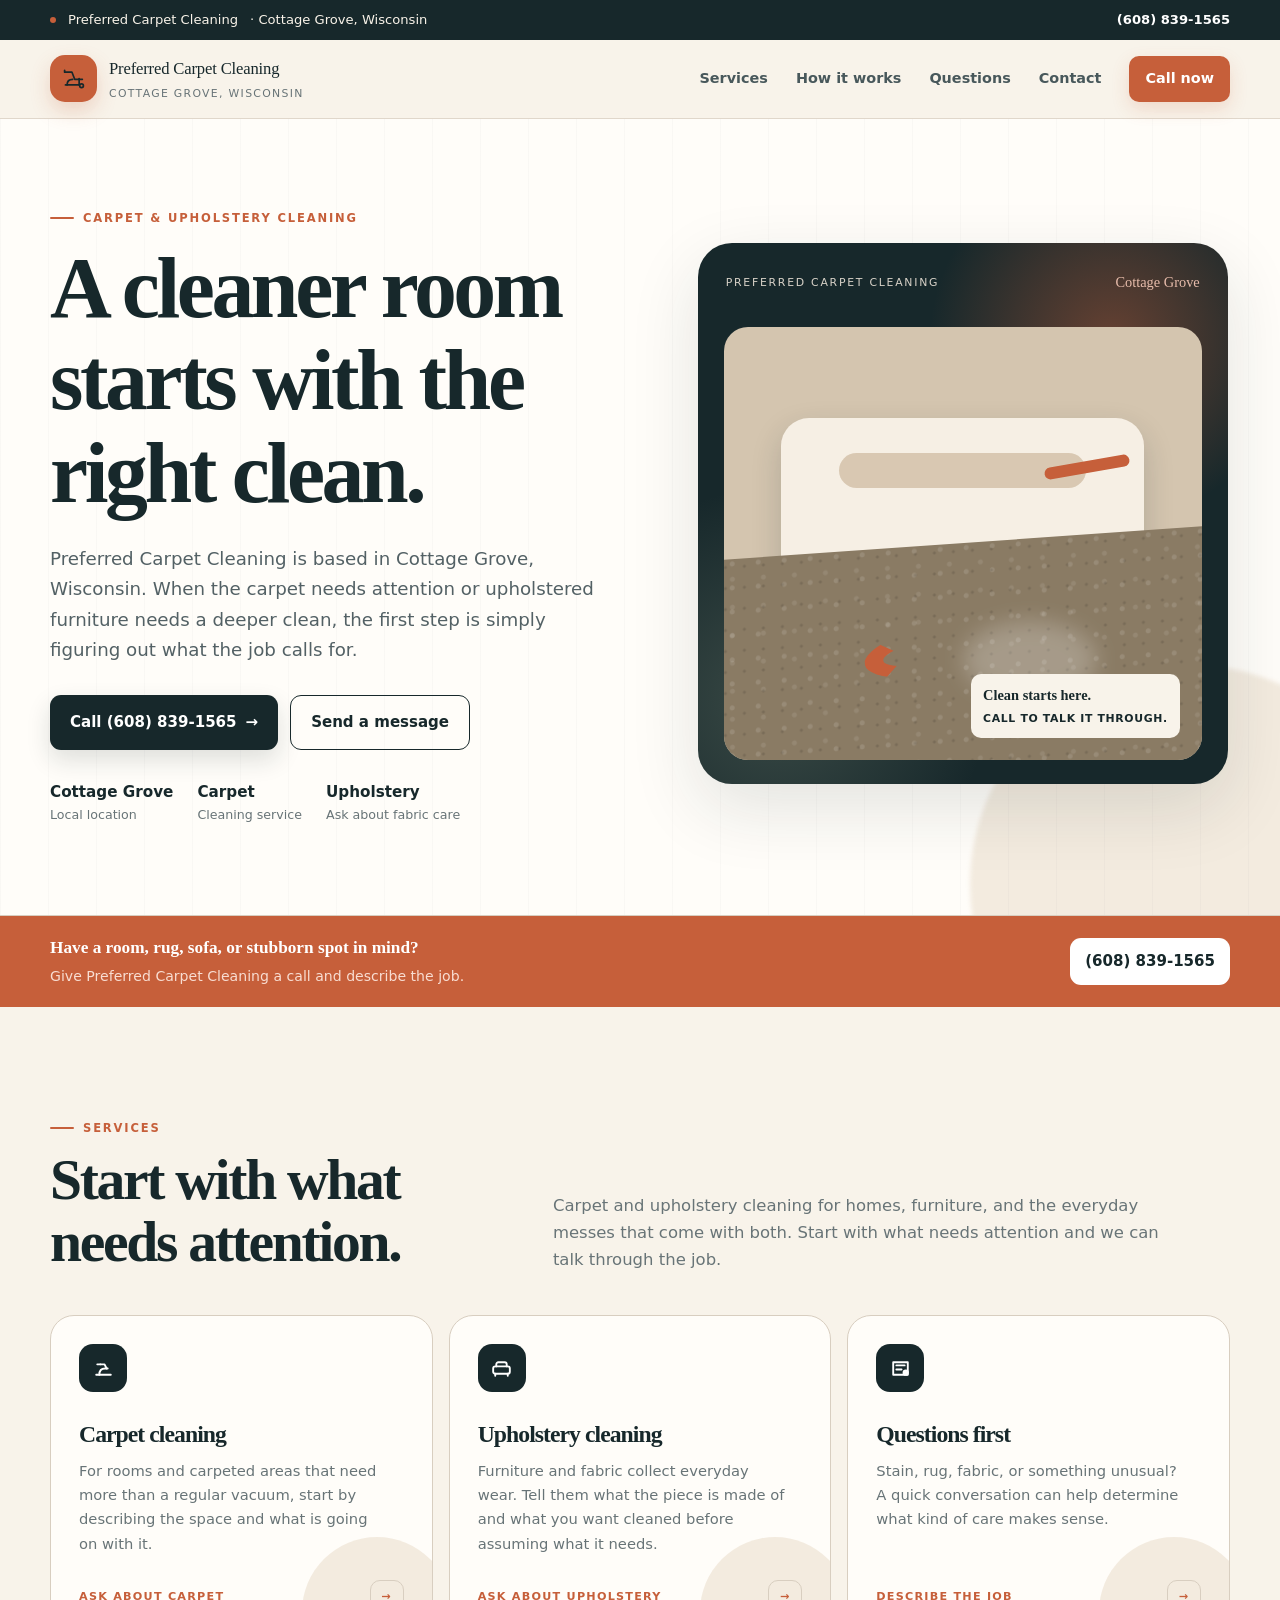
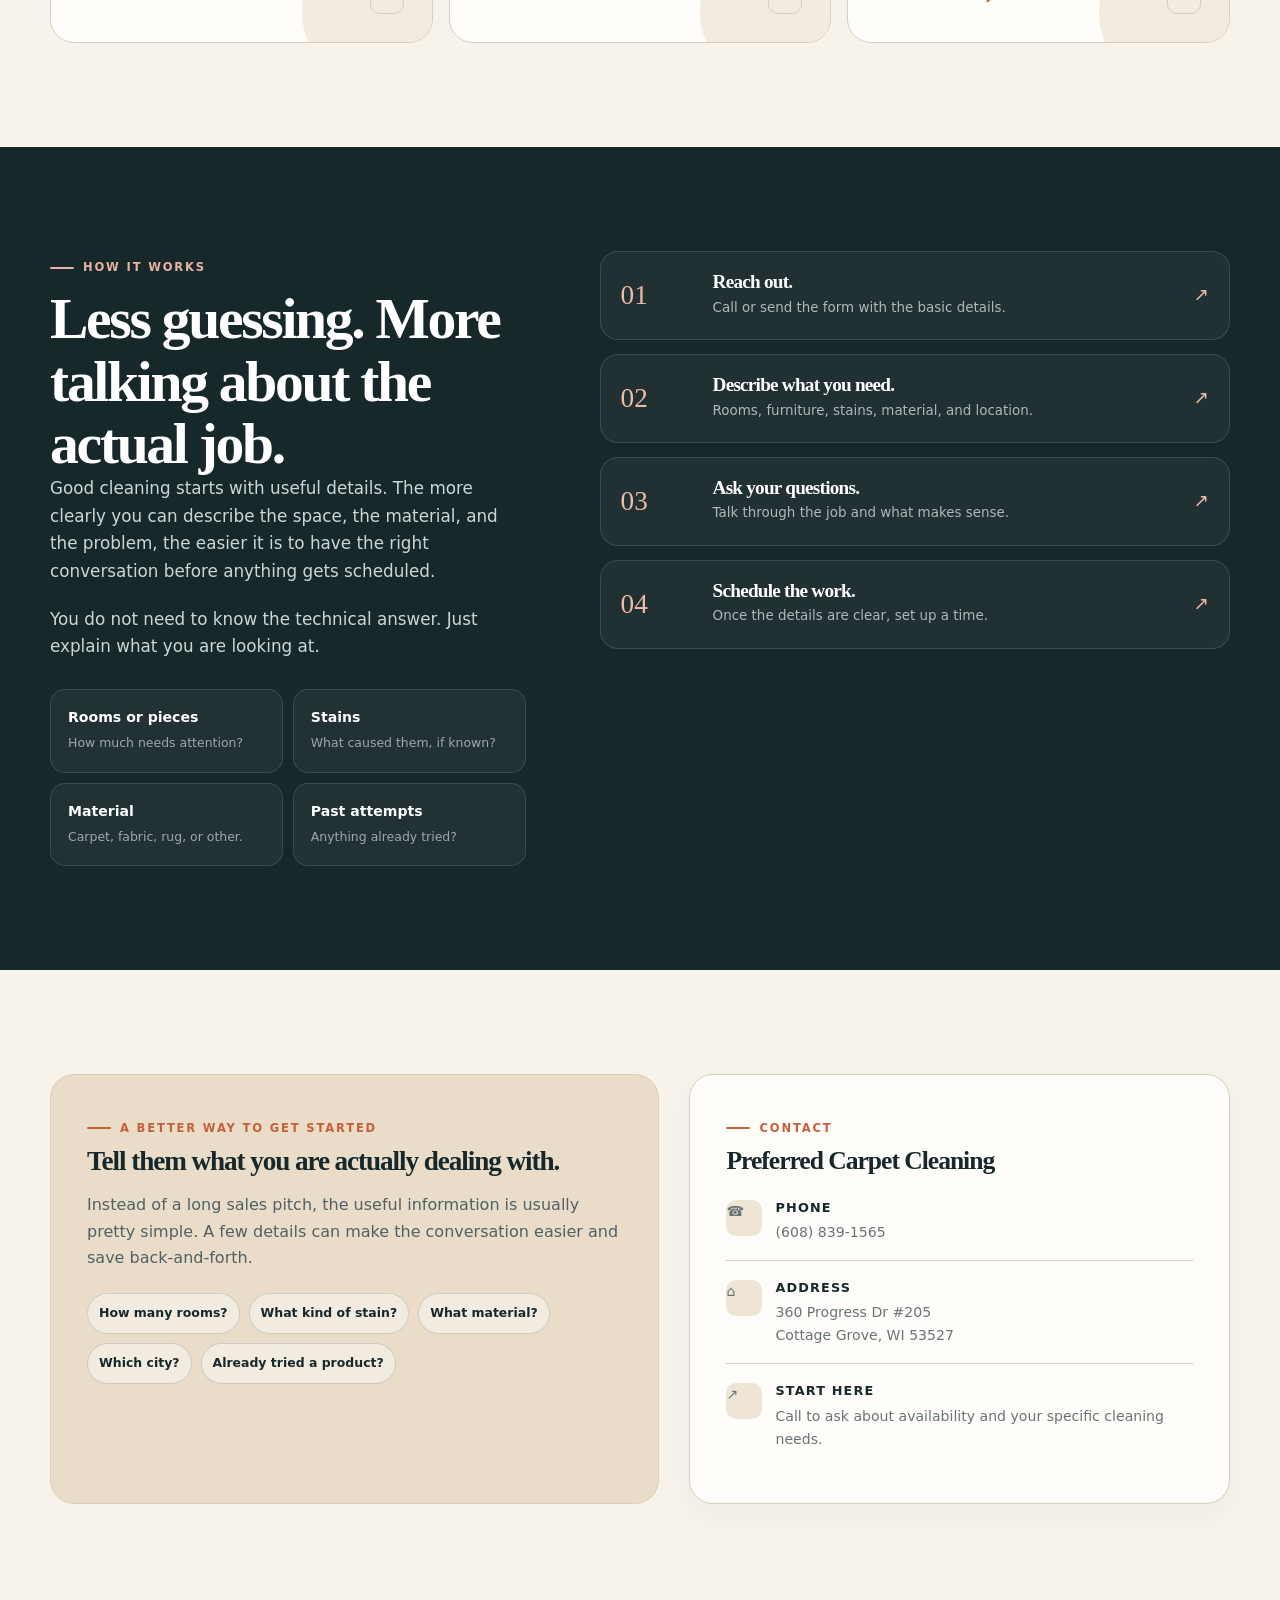
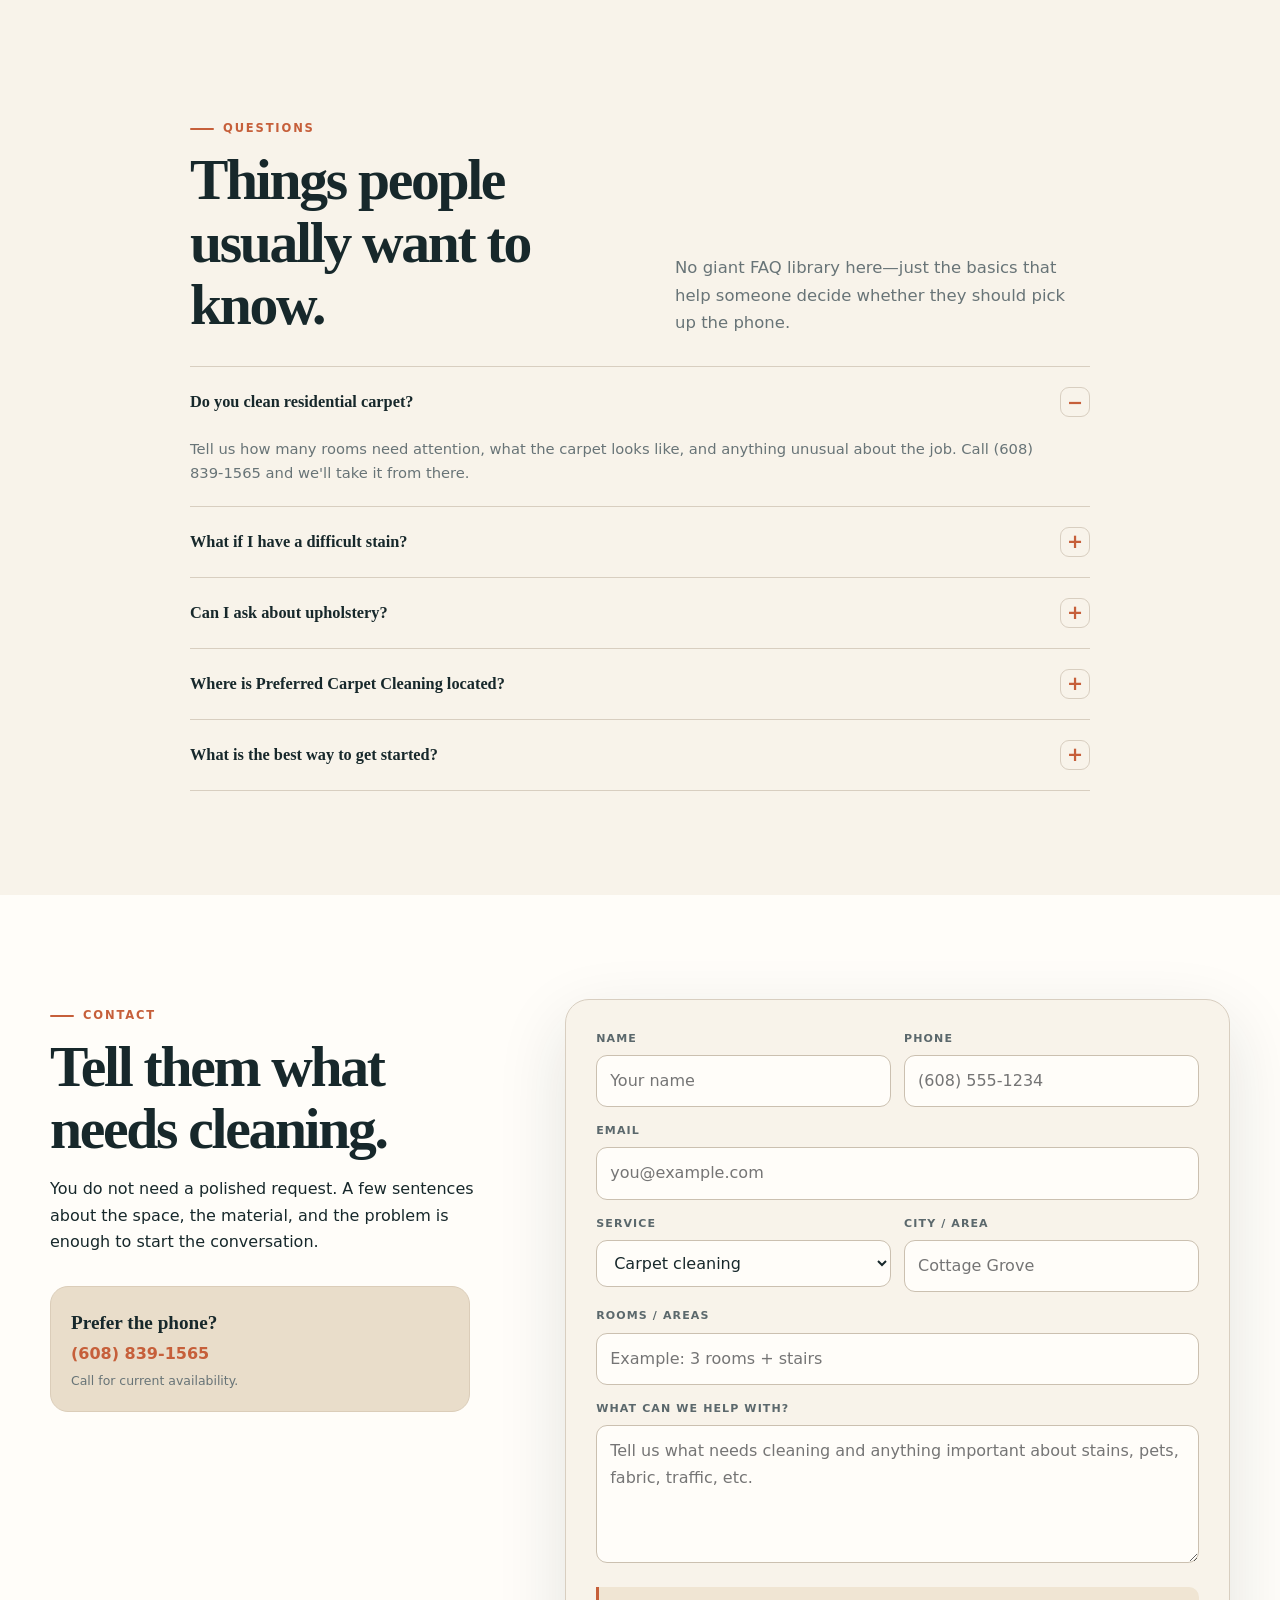
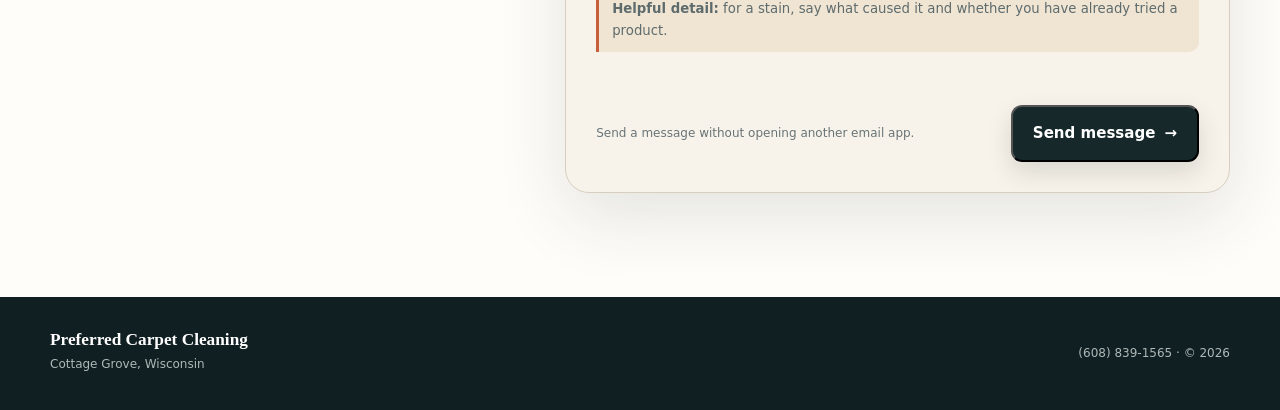
==== index.html @ 7bb05131 "Restore Preferred Carpet Cleaning site source" ====
<!doctype html>
<html lang="en">
<head>
  <meta charset="utf-8" />
  <meta name="viewport" content="width=device-width, initial-scale=1" />
  <meta name="description" content="Preferred Carpet Cleaning in Cottage Grove, Wisconsin. Carpet and upholstery cleaning. Call (608) 839-1565." />
  <meta name="theme-color" content="#17282b" />
  <title>Preferred Carpet Cleaning | Cottage Grove, WI</title>
  <style>
    :root{
      --ink:#17282b;
      --ink-soft:#324347;
      --cream:#f8f3ea;
      --paper:#fffdf9;
      --sand:#e9ddca;
      --terracotta:#c65f3a;
      --terracotta-dark:#a84829;
      --sage:#7b8977;
      --line:#d8cec0;
      --muted:#687477;
      --white:#ffffff;
      --shadow:0 24px 70px rgba(23,40,43,.12);
      --radius:24px;
      --radius-sm:14px;
      --max:1180px;
    }
    *{box-sizing:border-box}
    html{scroll-behavior:smooth}
    body{margin:0;background:var(--cream);color:var(--ink);font-family:Inter,ui-sans-serif,system-ui,-apple-system,"Segoe UI",sans-serif;line-height:1.65}
    body::selection{background:var(--terracotta);color:#fff}
    a{text-decoration:none;color:inherit}
    button,input,textarea,select{font:inherit}
    img{display:block;max-width:100%}
    .wrap{width:min(var(--max),calc(100% - 40px));margin:0 auto}

    .utility{background:var(--ink);color:#f9f3e9;font-size:.82rem}
    .utility-inner{min-height:40px;display:flex;align-items:center;justify-content:space-between;gap:20px}
    .utility-left{display:flex;gap:12px;align-items:center}
    .utility-dot{width:6px;height:6px;border-radius:999px;background:var(--terracotta)}
    .utility a{font-weight:800;color:#fff}

    .nav{position:sticky;top:0;z-index:50;background:rgba(248,243,234,.94);backdrop-filter:blur(14px);border-bottom:1px solid rgba(216,206,192,.75)}
    .nav-inner{height:78px;display:flex;align-items:center;justify-content:space-between;gap:24px}
    .brand{display:flex;align-items:center;gap:12px;min-width:0}
    .brand-mark{width:47px;height:47px;flex:0 0 47px;display:grid;place-items:center;background:var(--terracotta);border-radius:15px;box-shadow:0 9px 20px rgba(198,95,58,.22)}
    .brand-mark svg{width:29px;height:29px}
    .brand-copy{min-width:0}
    .brand-name{display:block;font-family:Georgia,"Times New Roman",serif;font-size:1.04rem;letter-spacing:-.01em;white-space:nowrap}
    .brand-loc{display:block;color:var(--muted);font-size:.68rem;letter-spacing:.12em;text-transform:uppercase;margin-top:2px}
    .nav-links{display:flex;align-items:center;gap:28px;font-size:.9rem;font-weight:800}
    .nav-links a:not(.nav-call){color:#48585b}
    .nav-links a:not(.nav-call):hover{color:var(--terracotta)}
    .nav-call{display:inline-flex;align-items:center;gap:8px;background:var(--terracotta);color:#fff;padding:11px 16px;border-radius:10px;box-shadow:0 7px 18px rgba(198,95,58,.18)}
    .menu{display:none;border:1px solid var(--line);background:transparent;color:var(--ink);width:44px;height:44px;border-radius:11px;font-size:1.25rem}

    .hero{position:relative;overflow:hidden;background:var(--paper);border-bottom:1px solid var(--line)}
    .hero::before{content:"";position:absolute;inset:auto -130px -190px auto;width:440px;height:440px;border-radius:50%;background:rgba(233,221,202,.55);filter:blur(2px)}
    .hero::after{content:"";position:absolute;inset:0;pointer-events:none;background:linear-gradient(90deg,rgba(23,40,43,.025) 1px,transparent 1px);background-size:48px 100%}
    .hero-inner{position:relative;z-index:1;display:grid;grid-template-columns:1.03fr .97fr;gap:78px;align-items:center;padding:82px 0 90px}
    .kicker{display:inline-flex;align-items:center;gap:9px;font-size:.72rem;text-transform:uppercase;letter-spacing:.16em;font-weight:900;color:var(--terracotta)}
    .kicker::before{content:"";width:24px;height:2px;background:currentColor;border-radius:999px}
    h1,h2,h3{font-family:Georgia,"Times New Roman",serif;line-height:1.08;letter-spacing:-.04em}
    h1{font-size:clamp(3.4rem,6.7vw,6.6rem);margin:15px 0 24px;max-width:760px}
    .hero-copy p{font-size:1.14rem;max-width:665px;color:#536165;margin:0}
    .hero-actions{display:flex;gap:12px;flex-wrap:wrap;margin-top:30px}
    .btn{display:inline-flex;align-items:center;justify-content:center;gap:9px;padding:14px 20px;border-radius:11px;font-size:.94rem;font-weight:900;transition:transform .18s ease,box-shadow .18s ease,background .18s ease}
    .btn:hover{transform:translateY(-2px)}
    .btn-primary{background:var(--ink);color:#fff;box-shadow:0 10px 24px rgba(23,40,43,.14)}
    .btn-secondary{background:transparent;border:1px solid var(--ink);color:var(--ink)}
    .hero-facts{display:flex;gap:24px;flex-wrap:wrap;margin-top:30px}
    .fact strong{display:block;font-size:.95rem}
    .fact span{display:block;color:var(--muted);font-size:.79rem}

    .hero-art{position:relative;min-height:540px;display:grid;place-items:center}
    .art-card{position:relative;width:min(100%,530px);aspect-ratio:1/1.02;border-radius:34px;background:var(--ink);overflow:hidden;box-shadow:var(--shadow);padding:28px}
    .art-card::before{content:"";position:absolute;inset:0;background:radial-gradient(circle at 78% 18%,rgba(198,95,58,.45),transparent 30%),radial-gradient(circle at 15% 84%,rgba(123,137,119,.35),transparent 33%)}
    .art-top{position:relative;z-index:1;display:flex;align-items:center;justify-content:space-between;color:#f8f1e7}
    .art-label{font-size:.68rem;letter-spacing:.16em;text-transform:uppercase;color:#d8d2c8}
    .art-year{font-family:Georgia,serif;font-size:.9rem;color:#e7bcab}
    .art-scene{position:absolute;inset:84px 26px 24px;border-radius:24px;overflow:hidden;background:#d4c5af}
    .carpet{position:absolute;left:-10%;right:-10%;bottom:-8%;height:58%;background-color:#8a7b64;background-image:radial-gradient(circle at 16% 20%,rgba(255,255,255,.12) 0 2px,transparent 3px),radial-gradient(circle at 60% 38%,rgba(0,0,0,.12) 0 1px,transparent 2px),radial-gradient(circle at 82% 72%,rgba(255,255,255,.09) 0 2px,transparent 3px);background-size:26px 24px,19px 21px,31px 28px;transform:skewY(-4deg)}
    .floor-line{position:absolute;left:0;right:0;bottom:34%;height:2px;background:rgba(23,40,43,.12)}
    .vessel{position:absolute;left:12%;top:21%;width:76%;height:48%;background:#f6efe4;border-radius:28px;box-shadow:0 12px 30px rgba(23,40,43,.18)}
    .vessel::before{content:"";position:absolute;left:16%;right:16%;top:17%;height:17%;background:#d6c5ad;border-radius:999px;opacity:.9}
    .vessel::after{content:"";position:absolute;left:11%;right:11%;bottom:16%;height:2px;background:#d2c5b6}
    .wand{position:absolute;width:53%;height:14%;left:29%;bottom:21%;border:14px solid var(--terracotta);border-left-width:19px;border-top-color:transparent;border-right-color:transparent;border-bottom-color:transparent;border-radius:50%;transform:rotate(-12deg)}
    .wand-handle{position:absolute;width:18%;height:12px;background:var(--terracotta);left:67%;top:31%;border-radius:999px;transform:rotate(-10deg)}
    .clean-glow{position:absolute;width:28%;height:18%;left:50%;bottom:14%;border-radius:50%;background:rgba(255,255,255,.24);filter:blur(11px)}
    .art-sticker{position:absolute;right:22px;bottom:22px;background:var(--cream);color:var(--ink);padding:10px 12px;border-radius:10px;font-size:.68rem;font-weight:900;letter-spacing:.06em;text-transform:uppercase}
    .art-sticker strong{display:block;font-family:Georgia,serif;font-size:.9rem;letter-spacing:0;text-transform:none;margin-bottom:2px}

    .band{background:var(--terracotta);color:#fff}
    .band-inner{display:flex;justify-content:space-between;align-items:center;gap:24px;padding:18px 0}
    .band strong{font-family:Georgia,serif;font-size:1.08rem}
    .band span{font-size:.88rem;color:#f8ddd2}
    .band .btn{background:#fff;color:var(--ink);padding:11px 15px}

    .section{padding:104px 0}
    .section-head{display:grid;grid-template-columns:.78fr 1.22fr;gap:70px;align-items:end;margin-bottom:42px}
    h2{font-size:clamp(2.45rem,4.5vw,4.35rem);margin:11px 0 0}
    .section-lead{font-size:1.03rem;color:var(--muted);margin:0;max-width:620px}

    .service-grid{display:grid;grid-template-columns:repeat(3,1fr);gap:16px}
    .service{position:relative;overflow:hidden;background:var(--paper);border:1px solid var(--line);border-radius:var(--radius);padding:28px;min-height:280px;display:flex;flex-direction:column;justify-content:space-between}
    .service::after{content:"";position:absolute;inset:auto -20px -45px auto;width:150px;height:150px;border-radius:50%;background:var(--sand);opacity:.55}
    .service-mark{width:48px;height:48px;border-radius:14px;background:var(--ink);color:#fff;display:grid;place-items:center;position:relative;z-index:1}
    .service-mark svg{width:25px;height:25px}
    .service h3{font-size:1.48rem;margin:30px 0 11px;position:relative;z-index:1}
    .service p{color:var(--muted);font-size:.92rem;margin:0;max-width:310px;position:relative;z-index:1}
    .service-foot{margin-top:24px;display:flex;align-items:center;justify-content:space-between;gap:12px;position:relative;z-index:1}
    .service-foot span{font-size:.7rem;text-transform:uppercase;letter-spacing:.11em;font-weight:900;color:var(--terracotta)}
    .arrow{width:34px;height:34px;border:1px solid var(--line);border-radius:10px;display:grid;place-items:center}

    .approach{background:var(--ink);color:#fff}
    .approach-grid{display:grid;grid-template-columns:.86fr 1.14fr;gap:74px;align-items:start}
    .approach .kicker{color:#e8b39f}
    .approach h2{max-width:640px}
    .approach-copy{color:#ced6d5;font-size:1.05rem;max-width:620px}
    .approach-copy p{margin:0 0 20px}
    .detail-list{display:grid;grid-template-columns:repeat(2,1fr);gap:10px;margin-top:28px}
    .detail{border:1px solid rgba(255,255,255,.13);border-radius:15px;padding:16px 17px;background:rgba(255,255,255,.045)}
    .detail strong{display:block;color:#fff;font-size:.88rem}
    .detail span{font-size:.78rem;color:#9da8a8}
    .process-stack{display:grid;gap:14px}
    .process-row{display:grid;grid-template-columns:74px 1fr auto;align-items:center;gap:18px;padding:20px;border:1px solid rgba(255,255,255,.13);border-radius:18px;background:rgba(255,255,255,.04)}
    .process-num{font-family:Georgia,serif;font-size:1.7rem;color:#efbaa6}
    .process-row h3{font-size:1.2rem;margin:0 0 4px;color:#fff}
    .process-row p{margin:0;color:#aeb9b8;font-size:.84rem}
    .process-arrow{font-size:1.15rem;color:#efbaa6}

    .info-grid{display:grid;grid-template-columns:1.06fr .94fr;gap:30px;align-items:stretch}
    .fact-panel{background:var(--sand);border-radius:var(--radius);padding:36px;border:1px solid #dbcdb9}
    .fact-panel h3{font-size:1.7rem;margin:9px 0 16px}
    .fact-panel p{color:#526064;margin:0 0 22px}
    .fact-tags{display:flex;gap:9px;flex-wrap:wrap}
    .fact-tag{border:1px solid rgba(23,40,43,.16);border-radius:999px;padding:9px 11px;background:rgba(255,255,255,.42);font-size:.78rem;font-weight:800}
    .location-panel{background:var(--paper);border:1px solid var(--line);border-radius:var(--radius);padding:36px;box-shadow:0 10px 30px rgba(23,40,43,.04)}
    .location-panel h3{font-size:1.6rem;margin:9px 0 22px}
    .location-line{display:flex;gap:13px;padding:16px 0;border-top:1px solid var(--line)}
    .location-line:first-of-type{border-top:0;padding-top:0}
    .location-icon{width:36px;height:36px;border-radius:10px;background:#efe5d5;display:grid;place-items:center;flex:0 0 36px;color:var(--terracotta)}
    .location-line strong{display:block;font-size:.8rem;text-transform:uppercase;letter-spacing:.09em}
    .location-line span{display:block;color:var(--muted);font-size:.88rem;margin-top:3px}

    .faq-wrap{max-width:900px;margin:0 auto}
    .faq{border-top:1px solid var(--line)}
    .faq-item{border-bottom:1px solid var(--line)}
    .faq-button{width:100%;border:0;background:none;text-align:left;padding:20px 0;display:flex;align-items:center;justify-content:space-between;gap:25px;color:var(--ink);cursor:pointer;font:800 1.02rem Georgia,serif}
    .faq-button span{width:30px;height:30px;border:1px solid var(--line);border-radius:9px;display:grid;place-items:center;font:600 1.2rem Inter,system-ui,sans-serif;color:var(--terracotta);flex:0 0 30px}
    .faq-answer{display:none;color:var(--muted);padding:0 55px 20px 0;font-size:.92rem}
    .faq-item.open .faq-answer{display:block}

    .contact{background:var(--paper)}
    .contact-grid{display:grid;grid-template-columns:.8fr 1.2fr;gap:72px;align-items:start}
    .contact-copy p{color:var(--muted);font-size:1.02rem;max-width:500px}
    .contact-callout{margin-top:30px;padding:20px;background:var(--sand);border:1px solid #dbcdb9;border-radius:18px;max-width:420px}
    .contact-callout strong{display:block;font-family:Georgia,serif;font-size:1.2rem;margin-bottom:3px}
    .contact-callout a{color:var(--terracotta);font-weight:900}
    form{background:var(--cream);border:1px solid var(--line);border-radius:var(--radius);padding:30px;box-shadow:var(--shadow)}
    .row{display:grid;grid-template-columns:1fr 1fr;gap:13px}
    .field{margin-bottom:15px}
    label{display:block;font-size:.69rem;text-transform:uppercase;letter-spacing:.1em;font-weight:900;color:#5b686c;margin-bottom:7px}
    input,textarea,select{width:100%;border:1px solid #cbc0b0;background:#fffdf9;color:var(--ink);border-radius:11px;padding:12px 13px;outline:none}
    input:focus,textarea:focus,select:focus{border-color:var(--terracotta);box-shadow:0 0 0 3px rgba(198,95,58,.1)}
    textarea{min-height:138px;resize:vertical}
    .form-help{background:#f0e5d3;border-left:3px solid var(--terracotta);padding:11px 13px;border-radius:0 10px 10px 0;color:#5d6b6d;font-size:.83rem;margin:5px 0 13px}
    .form-foot{display:flex;align-items:center;justify-content:space-between;gap:14px;margin-top:18px}
    .form-foot small{color:var(--muted);font-size:.75rem}
    .status{min-height:22px;margin-top:10px;font-size:.85rem}
    .status.success{color:#2e6c4e;font-weight:800}.status.error{color:#a7472a;font-weight:800}

    .footer{background:#101f22;color:#aeb9b8;padding:33px 0}
    .footer-inner{display:flex;align-items:center;justify-content:space-between;gap:20px}
    .footer-brand{font:700 1.08rem Georgia,serif;color:#fff}
    .footer small{font-size:.75rem}

    .fade{opacity:0;transform:translateY(12px);transition:opacity .65s ease,transform .65s ease}
    .fade.show{opacity:1;transform:none}

    @media(max-width:900px){
      .nav-links{display:none;position:absolute;top:78px;left:0;right:0;background:var(--cream);border-bottom:1px solid var(--line);padding:10px 20px 18px;flex-direction:column;align-items:stretch;gap:2px;box-shadow:0 16px 30px rgba(23,40,43,.09)}
      .nav-links.open{display:flex}.nav-links a{padding:12px 6px}.nav-call{text-align:center;justify-content:center;margin-top:4px}.menu{display:block}
      .hero-inner,.approach-grid,.info-grid,.contact-grid{grid-template-columns:1fr;gap:42px}
      .hero-inner{padding:60px 0 72px}.hero-art{min-height:420px}.art-card{max-width:540px}
      .section{padding:78px 0}.section-head{grid-template-columns:1fr;gap:18px}.service-grid{grid-template-columns:1fr 1fr}
      .detail-list{grid-template-columns:1fr 1fr}.process-row{grid-template-columns:64px 1fr}.process-arrow{display:none}
    }
    @media(max-width:620px){
      .wrap{width:min(var(--max),calc(100% - 28px))}.utility-inner{min-height:38px}.utility-left{font-size:.74rem}.utility-left .hide-small{display:none}
      .nav-inner{height:70px}.brand-mark{width:43px;height:43px;flex-basis:43px}.brand-name{font-size:.92rem}.brand-loc{font-size:.62rem}
      .hero-inner{padding:50px 0 60px}.hero-actions .btn{width:100%}.hero-facts{gap:17px 22px}
      .hero-art{min-height:355px}.art-card{padding:20px;border-radius:27px}.art-scene{inset:69px 18px 18px;border-radius:20px}.art-sticker{right:16px;bottom:16px}
      h1{font-size:clamp(2.9rem,14vw,4rem)}h2{font-size:clamp(2.3rem,11vw,3.4rem)}
      .band-inner{align-items:flex-start;flex-direction:column}.band .btn{width:100%}
      .service-grid{grid-template-columns:1fr}.service{min-height:240px}
      .detail-list{grid-template-columns:1fr}.process-row{grid-template-columns:54px 1fr;padding:16px}.fact-panel,.location-panel{padding:26px}
      .row{grid-template-columns:1fr}form{padding:24px}.form-foot{align-items:stretch;flex-direction:column}.form-foot .btn{width:100%}
      .footer-inner{align-items:flex-start;flex-direction:column}
    }
  </style>
</head>
<body>
  <div class="utility">
    <div class="wrap utility-inner">
      <div class="utility-left"><span class="utility-dot"></span><span>Preferred Carpet Cleaning</span><span class="hide-small">· Cottage Grove, Wisconsin</span></div>
      <a href="tel:+16088391565">(608) 839-1565</a>
    </div>
  </div>

  <header class="nav">
    <div class="wrap nav-inner">
      <a class="brand" href="#top" aria-label="Preferred Carpet Cleaning home">
        <span class="brand-mark" aria-hidden="true">
          <svg viewBox="0 0 36 36" fill="none" stroke="currentColor" stroke-width="2.1" stroke-linecap="round" stroke-linejoin="round"><path d="M7 10h9l3.5 9H29"/><path d="M8 26h17"/><path d="M10 26c0-4.5 2.8-7 7-7"/><path d="M25 18v8"/><circle cx="28" cy="27" r="2.3"/><path d="M7 10v-2"/></svg>
        </span>
        <span class="brand-copy"><span class="brand-name">Preferred Carpet Cleaning</span><span class="brand-loc">Cottage Grove, Wisconsin</span></span>
      </a>
      <nav class="nav-links" id="siteNav" aria-label="Primary navigation">
        <a href="#services">Services</a>
        <a href="#approach">How it works</a>
        <a href="#questions">Questions</a>
        <a href="#contact">Contact</a>
        <a class="nav-call" href="tel:+16088391565">Call now</a>
      </nav>
      <button class="menu" type="button" aria-label="Open menu" aria-expanded="false" onclick="toggleMenu(this)">☰</button>
    </div>
  </header>

  <main id="top">
    <section class="hero">
      <div class="wrap hero-inner">
        <div class="hero-copy fade">
          <span class="kicker">Carpet & upholstery cleaning</span>
          <h1>A cleaner room starts with the right clean.</h1>
          <p>Preferred Carpet Cleaning is based in Cottage Grove, Wisconsin. When the carpet needs attention or upholstered furniture needs a deeper clean, the first step is simply figuring out what the job calls for.</p>
          <div class="hero-actions">
            <a class="btn btn-primary" href="tel:+16088391565">Call (608) 839-1565 <span aria-hidden="true">→</span></a>
            <a class="btn btn-secondary" href="#contact">Send a message</a>
          </div>
          <div class="hero-facts">
            <div class="fact"><strong>Cottage Grove</strong><span>Local location</span></div>
            <div class="fact"><strong>Carpet</strong><span>Cleaning service</span></div>
            <div class="fact"><strong>Upholstery</strong><span>Ask about fabric care</span></div>
          </div>
        </div>

        <div class="hero-art fade" aria-label="Illustrated carpet cleaning scene">
          <div class="art-card">
            <div class="art-top"><span class="art-label">Preferred Carpet Cleaning</span><span class="art-year">Cottage Grove</span></div>
            <div class="art-scene">
              <div class="vessel"></div>
              <div class="floor-line"></div>
              <div class="carpet"></div>
              <div class="wand"></div>
              <div class="wand-handle"></div>
              <div class="clean-glow"></div>
              <div class="art-sticker"><strong>Clean starts here.</strong>Call to talk it through.</div>
            </div>
          </div>
        </div>
      </div>
    </section>

    <div class="band"><div class="wrap band-inner"><div><strong>Have a room, rug, sofa, or stubborn spot in mind?</strong><br><span>Give Preferred Carpet Cleaning a call and describe the job.</span></div><a class="btn" href="tel:+16088391565">(608) 839-1565</a></div></div>

    <section class="section" id="services">
      <div class="wrap">
        <div class="section-head fade"><div><span class="kicker">Services</span><h2>Start with what needs attention.</h2></div><p class="section-lead">Carpet and upholstery cleaning for homes, furniture, and the everyday messes that come with both. Start with what needs attention and we can talk through the job.</p></div>
        <div class="service-grid">
          <article class="service fade">
            <div>
              <span class="service-mark" aria-hidden="true"><svg viewBox="0 0 24 24" fill="none" stroke="currentColor" stroke-width="1.8" stroke-linecap="round" stroke-linejoin="round"><path d="M5 18h14"/><path d="M8 18c0-3.6 1.8-6 5.5-6H16"/><path d="M9 8h4l2 4"/><path d="M6 8h3"/></svg></span>
              <h3>Carpet cleaning</h3><p>For rooms and carpeted areas that need more than a regular vacuum, start by describing the space and what is going on with it.</p>
            </div>
            <div class="service-foot"><span>Ask about carpet</span><span class="arrow">→</span></div>
          </article>
          <article class="service fade">
            <div>
              <span class="service-mark" aria-hidden="true"><svg viewBox="0 0 24 24" fill="none" stroke="currentColor" stroke-width="1.8" stroke-linecap="round" stroke-linejoin="round"><rect x="4" y="10" width="16" height="7" rx="2"/><path d="M6 17v2M18 17v2M7 10V8c0-1.1.9-2 2-2h6c1.1 0 2 .9 2 2v2"/></svg></span>
              <h3>Upholstery cleaning</h3><p>Furniture and fabric collect everyday wear. Tell them what the piece is made of and what you want cleaned before assuming what it needs.</p>
            </div>
            <div class="service-foot"><span>Ask about upholstery</span><span class="arrow">→</span></div>
          </article>
          <article class="service fade">
            <div>
              <span class="service-mark" aria-hidden="true"><svg viewBox="0 0 24 24" fill="none" stroke="currentColor" stroke-width="1.8" stroke-linecap="round" stroke-linejoin="round"><path d="M5 6h14v12H5z"/><path d="M8 9h8M8 13h5"/><circle cx="17" cy="16" r="3" fill="currentColor" stroke="none"/></svg></span>
              <h3>Questions first</h3><p>Stain, rug, fabric, or something unusual? A quick conversation can help determine what kind of care makes sense.</p>
            </div>
            <div class="service-foot"><span>Describe the job</span><span class="arrow">→</span></div>
          </article>
        </div>
      </div>
    </section>

    <section class="section approach" id="approach">
      <div class="wrap approach-grid">
        <div class="fade"><span class="kicker">How it works</span><h2>Less guessing. More talking about the actual job.</h2><div class="approach-copy"><p>Good cleaning starts with useful details. The more clearly you can describe the space, the material, and the problem, the easier it is to have the right conversation before anything gets scheduled.</p><p>You do not need to know the technical answer. Just explain what you are looking at.</p></div><div class="detail-list"><div class="detail"><strong>Rooms or pieces</strong><span>How much needs attention?</span></div><div class="detail"><strong>Stains</strong><span>What caused them, if known?</span></div><div class="detail"><strong>Material</strong><span>Carpet, fabric, rug, or other.</span></div><div class="detail"><strong>Past attempts</strong><span>Anything already tried?</span></div></div></div>
        <div class="process-stack fade">
          <div class="process-row"><div class="process-num">01</div><div><h3>Reach out.</h3><p>Call or send the form with the basic details.</p></div><div class="process-arrow">↗</div></div>
          <div class="process-row"><div class="process-num">02</div><div><h3>Describe what you need.</h3><p>Rooms, furniture, stains, material, and location.</p></div><div class="process-arrow">↗</div></div>
          <div class="process-row"><div class="process-num">03</div><div><h3>Ask your questions.</h3><p>Talk through the job and what makes sense.</p></div><div class="process-arrow">↗</div></div>
          <div class="process-row"><div class="process-num">04</div><div><h3>Schedule the work.</h3><p>Once the details are clear, set up a time.</p></div><div class="process-arrow">↗</div></div>
        </div>
      </div>
    </section>

    <section class="section" id="location">
      <div class="wrap">
        <div class="info-grid">
          <div class="fact-panel fade"><span class="kicker">A better way to get started</span><h3>Tell them what you are actually dealing with.</h3><p>Instead of a long sales pitch, the useful information is usually pretty simple. A few details can make the conversation easier and save back-and-forth.</p><div class="fact-tags"><span class="fact-tag">How many rooms?</span><span class="fact-tag">What kind of stain?</span><span class="fact-tag">What material?</span><span class="fact-tag">Which city?</span><span class="fact-tag">Already tried a product?</span></div></div>
          <div class="location-panel fade"><span class="kicker">Contact</span><h3>Preferred Carpet Cleaning</h3><div class="location-line"><span class="location-icon" aria-hidden="true">☎</span><div><strong>Phone</strong><span><a href="tel:+16088391565">(608) 839-1565</a></span></div></div><div class="location-line"><span class="location-icon" aria-hidden="true">⌂</span><div><strong>Address</strong><span>360 Progress Dr #205<br>Cottage Grove, WI 53527</span></div></div><div class="location-line"><span class="location-icon" aria-hidden="true">↗</span><div><strong>Start here</strong><span>Call to ask about availability and your specific cleaning needs.</span></div></div></div>
        </div>
      </div>
    </section>

    <section class="section" id="questions">
      <div class="wrap faq-wrap">
        <div class="section-head fade" style="grid-template-columns:1fr 1fr;margin-bottom:30px"><div><span class="kicker">Questions</span><h2>Things people usually want to know.</h2></div><p class="section-lead">No giant FAQ library here—just the basics that help someone decide whether they should pick up the phone.</p></div>
        <div class="faq">
          <div class="faq-item open fade"><button class="faq-button" type="button">Do you clean residential carpet?<span>−</span></button><div class="faq-answer">Tell us how many rooms need attention, what the carpet looks like, and anything unusual about the job. Call (608) 839-1565 and we'll take it from there.</div></div>
          <div class="faq-item fade"><button class="faq-button" type="button">What if I have a difficult stain?<span>+</span></button><div class="faq-answer">Describe what caused it, how long it has been there, and whether you have already tried a cleaning product. That gives the conversation a useful starting point.</div></div>
          <div class="faq-item fade"><button class="faq-button" type="button">Can I ask about upholstery?<span>+</span></button><div class="faq-answer">Yes. Tell us what piece you have, what the fabric is if you know it, and what you would like cleaned.</div></div>
          <div class="faq-item fade"><button class="faq-button" type="button">Where is Preferred Carpet Cleaning located?<span>+</span></button><div class="faq-answer">Our location is 360 Progress Dr #205, Cottage Grove, WI 53527. Call before visiting so we can make sure the details are current.</div></div>
          <div class="faq-item fade"><button class="faq-button" type="button">What is the best way to get started?<span>+</span></button><div class="faq-answer"><a href="tel:+16088391565" style="color:var(--terracotta);font-weight:900">Call (608) 839-1565</a> and describe what needs attention. You can also use the form below to send a message.</div></div>
        </div>
      </div>
    </section>

    <section class="section contact" id="contact">
      <div class="wrap contact-grid">
        <div class="fade"><span class="kicker">Contact</span><h2>Tell them what needs cleaning.</h2><p>You do not need a polished request. A few sentences about the space, the material, and the problem is enough to start the conversation.</p><div class="contact-callout"><strong>Prefer the phone?</strong><a href="tel:+16088391565">(608) 839-1565</a><div style="color:var(--muted);font-size:.78rem;margin-top:3px">Call for current availability.</div></div></div>
        <form class="fade" id="contactForm" action="https://formsubmit.co/ajax/madisondesignprojects@gmail.com" method="POST">
          <input type="hidden" name="_subject" value="Preferred Carpet Cleaning website inquiry">
          <input type="hidden" name="_template" value="table">
          <input type="hidden" name="_captcha" value="false">
          <input type="text" name="_honey" tabindex="-1" autocomplete="off" style="display:none">
          <div class="row"><div class="field"><label for="name">Name</label><input id="name" name="name" required placeholder="Your name"></div><div class="field"><label for="phone">Phone</label><input id="phone" name="phone" placeholder="(608) 555-1234"></div></div>
          <div class="field"><label for="email">Email</label><input id="email" name="email" type="email" required placeholder="you@example.com"></div>
          <div class="row"><div class="field"><label for="service">Service</label><select id="service" name="service"><option>Carpet cleaning</option><option>Upholstery cleaning</option><option>Stain question</option><option>Rug / fabric question</option><option>Commercial cleaning</option><option>Other</option></select></div><div class="field"><label for="area">City / area</label><input id="area" name="area" placeholder="Cottage Grove"></div></div>
          <div class="field"><label for="rooms">Rooms / areas</label><input id="rooms" name="rooms" placeholder="Example: 3 rooms + stairs"></div>
          <div class="field"><label for="message">What can we help with?</label><textarea id="message" name="message" required placeholder="Tell us what needs cleaning and anything important about stains, pets, fabric, traffic, etc."></textarea></div>
          <div class="form-help"><strong>Helpful detail:</strong> for a stain, say what caused it and whether you have already tried a product.</div>
          <div id="status" class="status" role="status" aria-live="polite"></div>
          <div class="form-foot"><small>Send a message without opening another email app.</small><button class="btn btn-primary" type="submit">Send message <span aria-hidden="true">→</span></button></div>
        </form>
      </div>
    </section>
  </main>

  <footer class="footer"><div class="wrap footer-inner"><div><div class="footer-brand">Preferred Carpet Cleaning</div><small>Cottage Grove, Wisconsin</small></div><small>(608) 839-1565 · © <span id="year"></span></small></div></footer>

  <script>
    document.getElementById('year').textContent = new Date().getFullYear();
    function toggleMenu(button){
      const nav = document.getElementById('siteNav');
      const open = nav.classList.toggle('open');
      button.setAttribute('aria-expanded', String(open));
      button.setAttribute('aria-label', open ? 'Close menu' : 'Open menu');
      button.textContent = open ? '×' : '☰';
    }
    document.querySelectorAll('#siteNav a').forEach(link => link.addEventListener('click', () => {
      const nav = document.getElementById('siteNav');
      const menu = document.querySelector('.menu');
      nav.classList.remove('open'); menu.setAttribute('aria-expanded','false'); menu.setAttribute('aria-label','Open menu'); menu.textContent='☰';
    }));
    document.querySelectorAll('.faq-button').forEach(button => button.addEventListener('click', () => {
      const item = button.parentElement;
      const open = item.classList.toggle('open');
      button.querySelector('span').textContent = open ? '−' : '+';
    }));
    const form = document.getElementById('contactForm');
    const status = document.getElementById('status');
    form.addEventListener('submit', async (event) => {
      event.preventDefault();
      const button = form.querySelector('button[type="submit"]');
      button.disabled = true; button.style.opacity = '.65'; button.textContent = 'Sending…';
      status.className = 'status'; status.textContent = 'Sending your message…';
      try{
        const response = await fetch(form.action,{method:'POST',headers:{Accept:'application/json'},body:new FormData(form)});
        const data = await response.json().catch(()=>({}));
        if(!response.ok || data.success===false) throw new Error('send failed');
        form.reset(); status.className='status success'; status.textContent='Message sent successfully.';
      }catch(error){
        status.className='status error'; status.textContent='Could not send right now. Please call (608) 839-1565.';
      }finally{button.disabled=false;button.style.opacity='1';button.innerHTML='Send message <span aria-hidden="true">→</span>'}
    });
    const observer = new IntersectionObserver(entries => entries.forEach(entry => { if(entry.isIntersecting){entry.target.classList.add('show');observer.unobserve(entry.target)} }), {threshold:.08});
    document.querySelectorAll('.fade').forEach(el => observer.observe(el));
  </script>
</body>
</html>
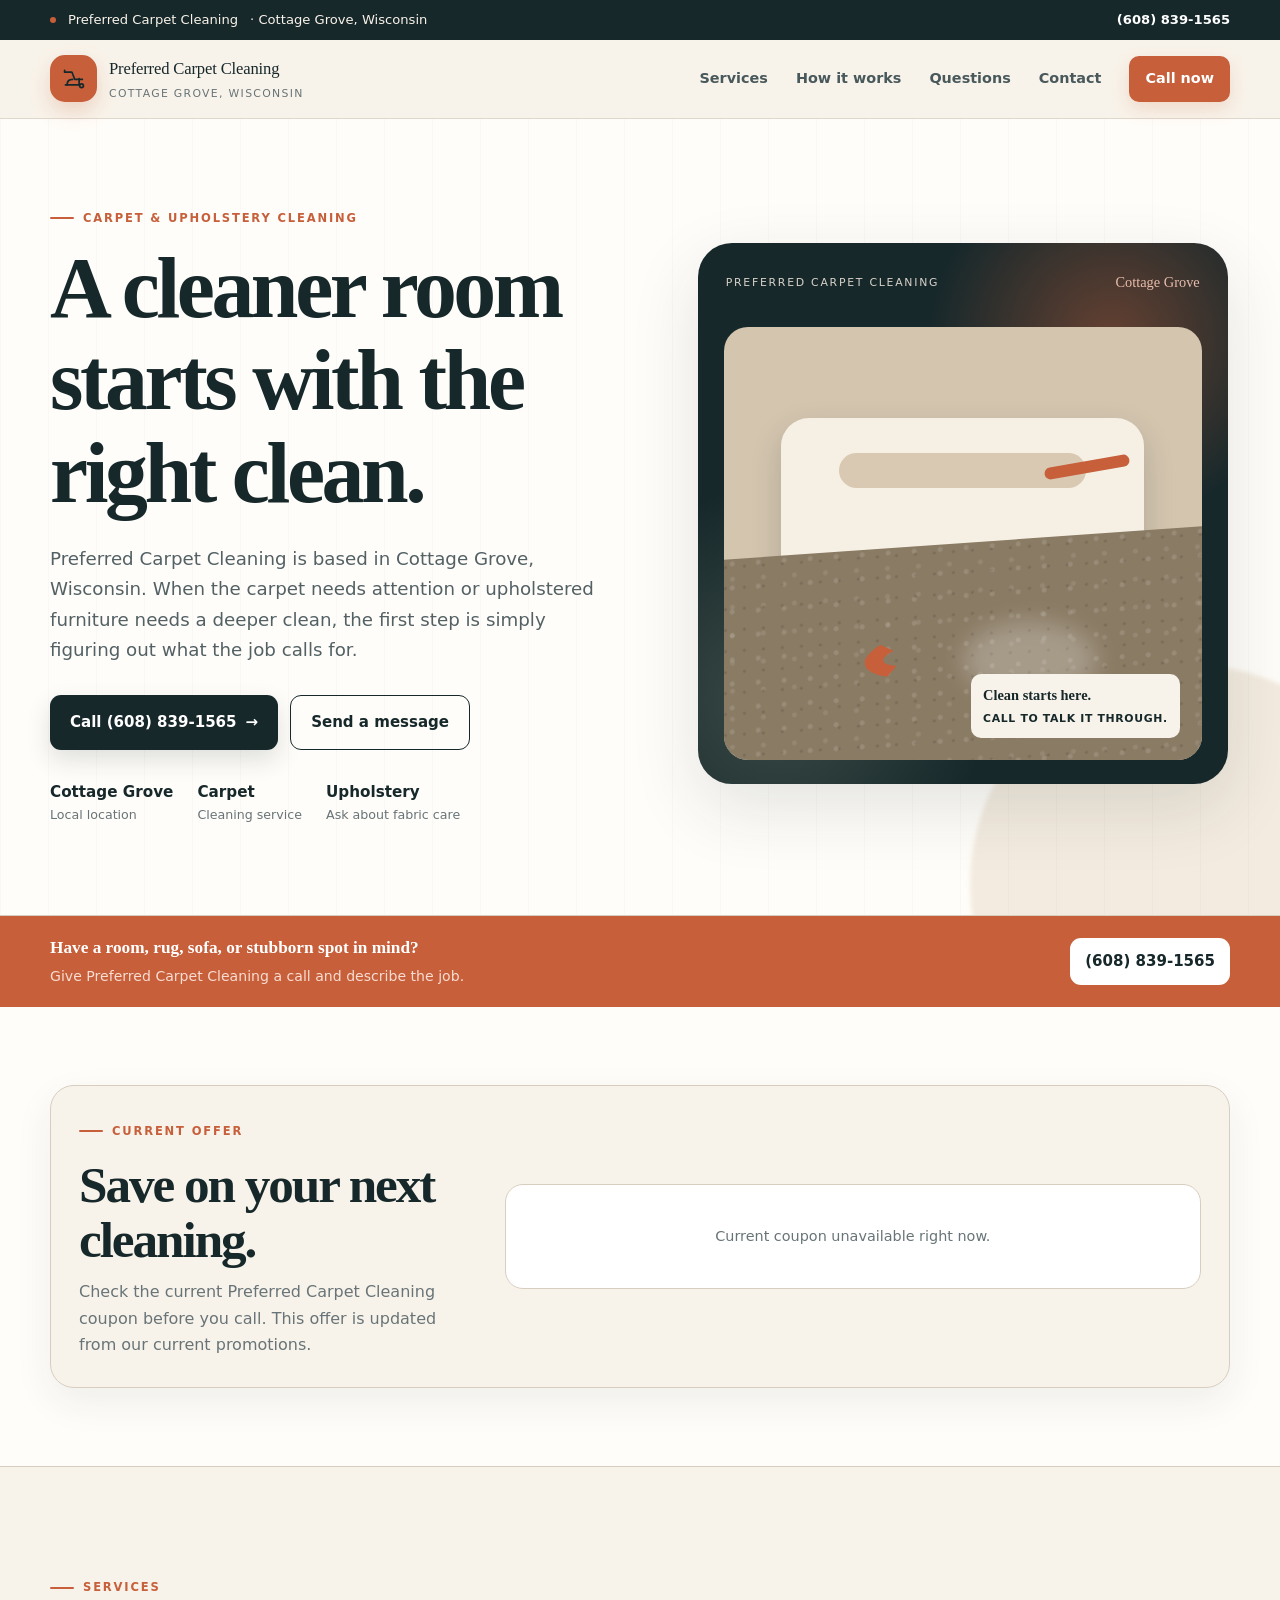
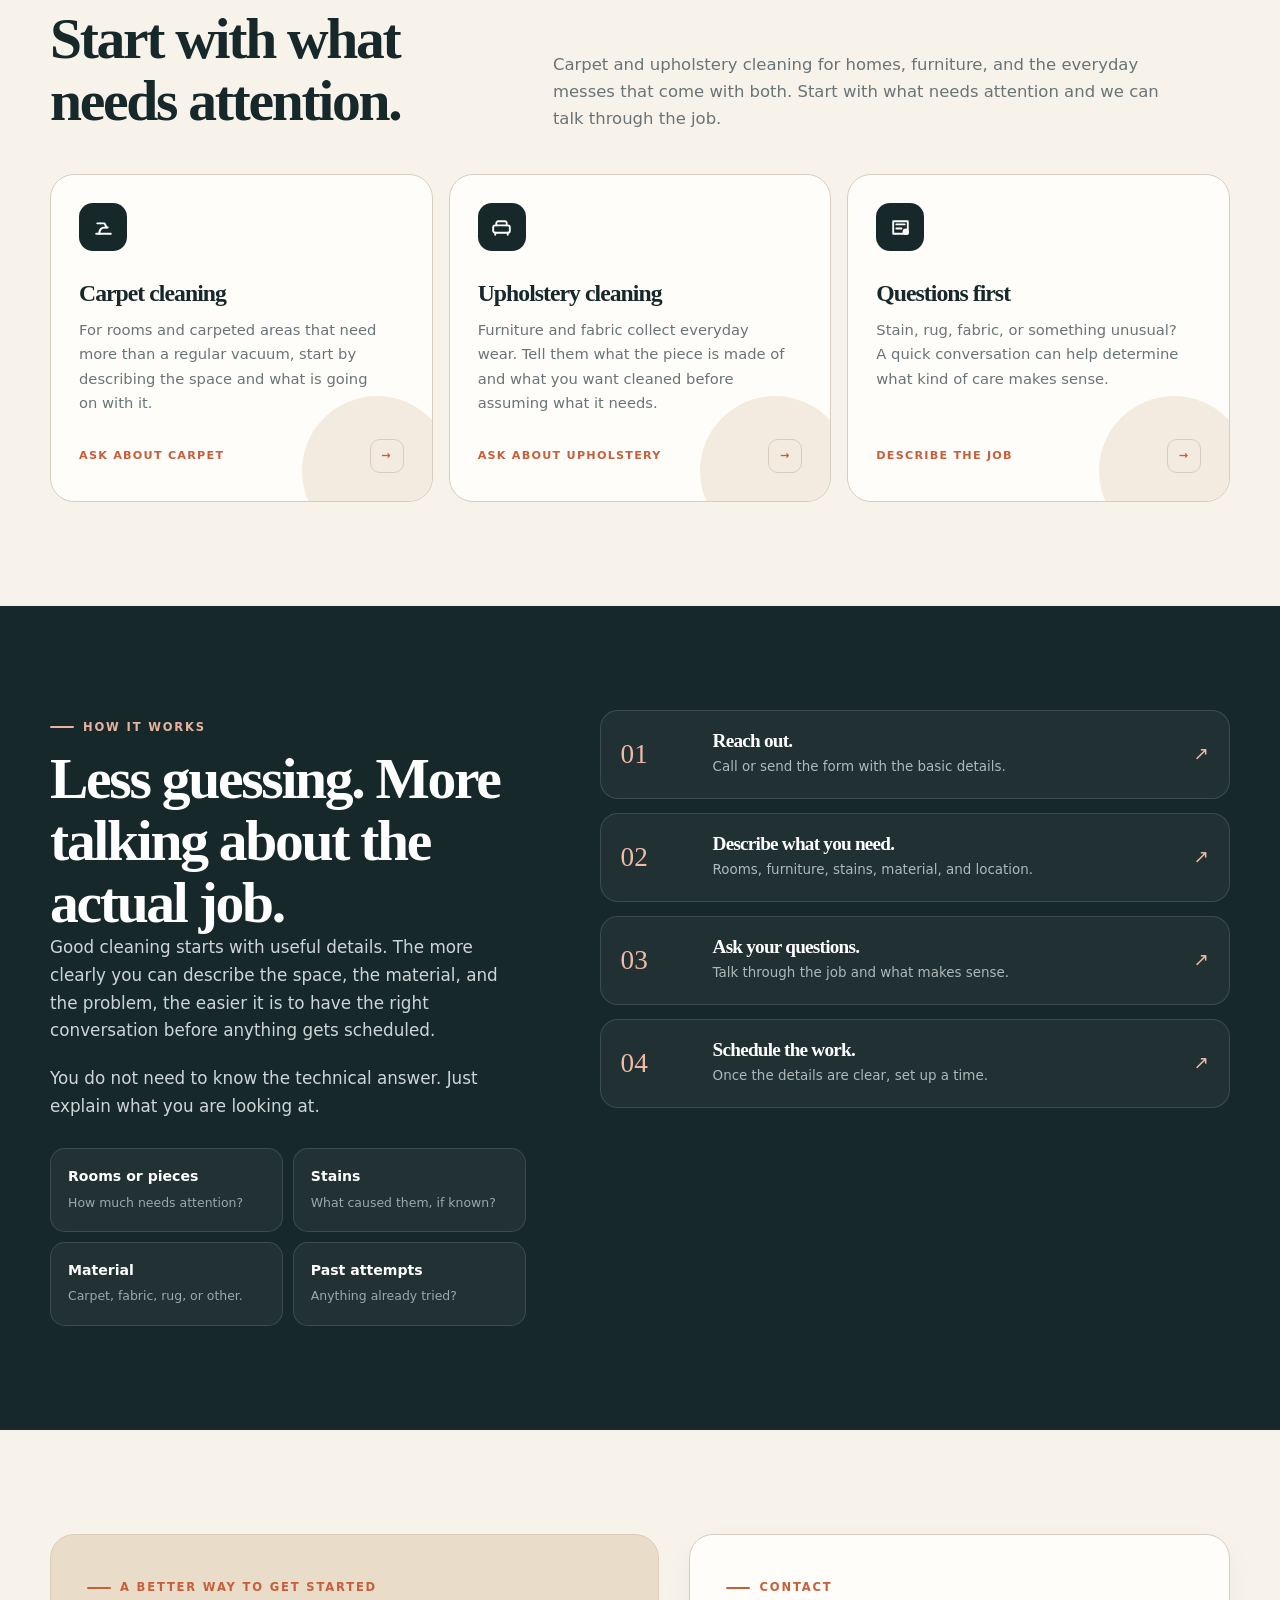
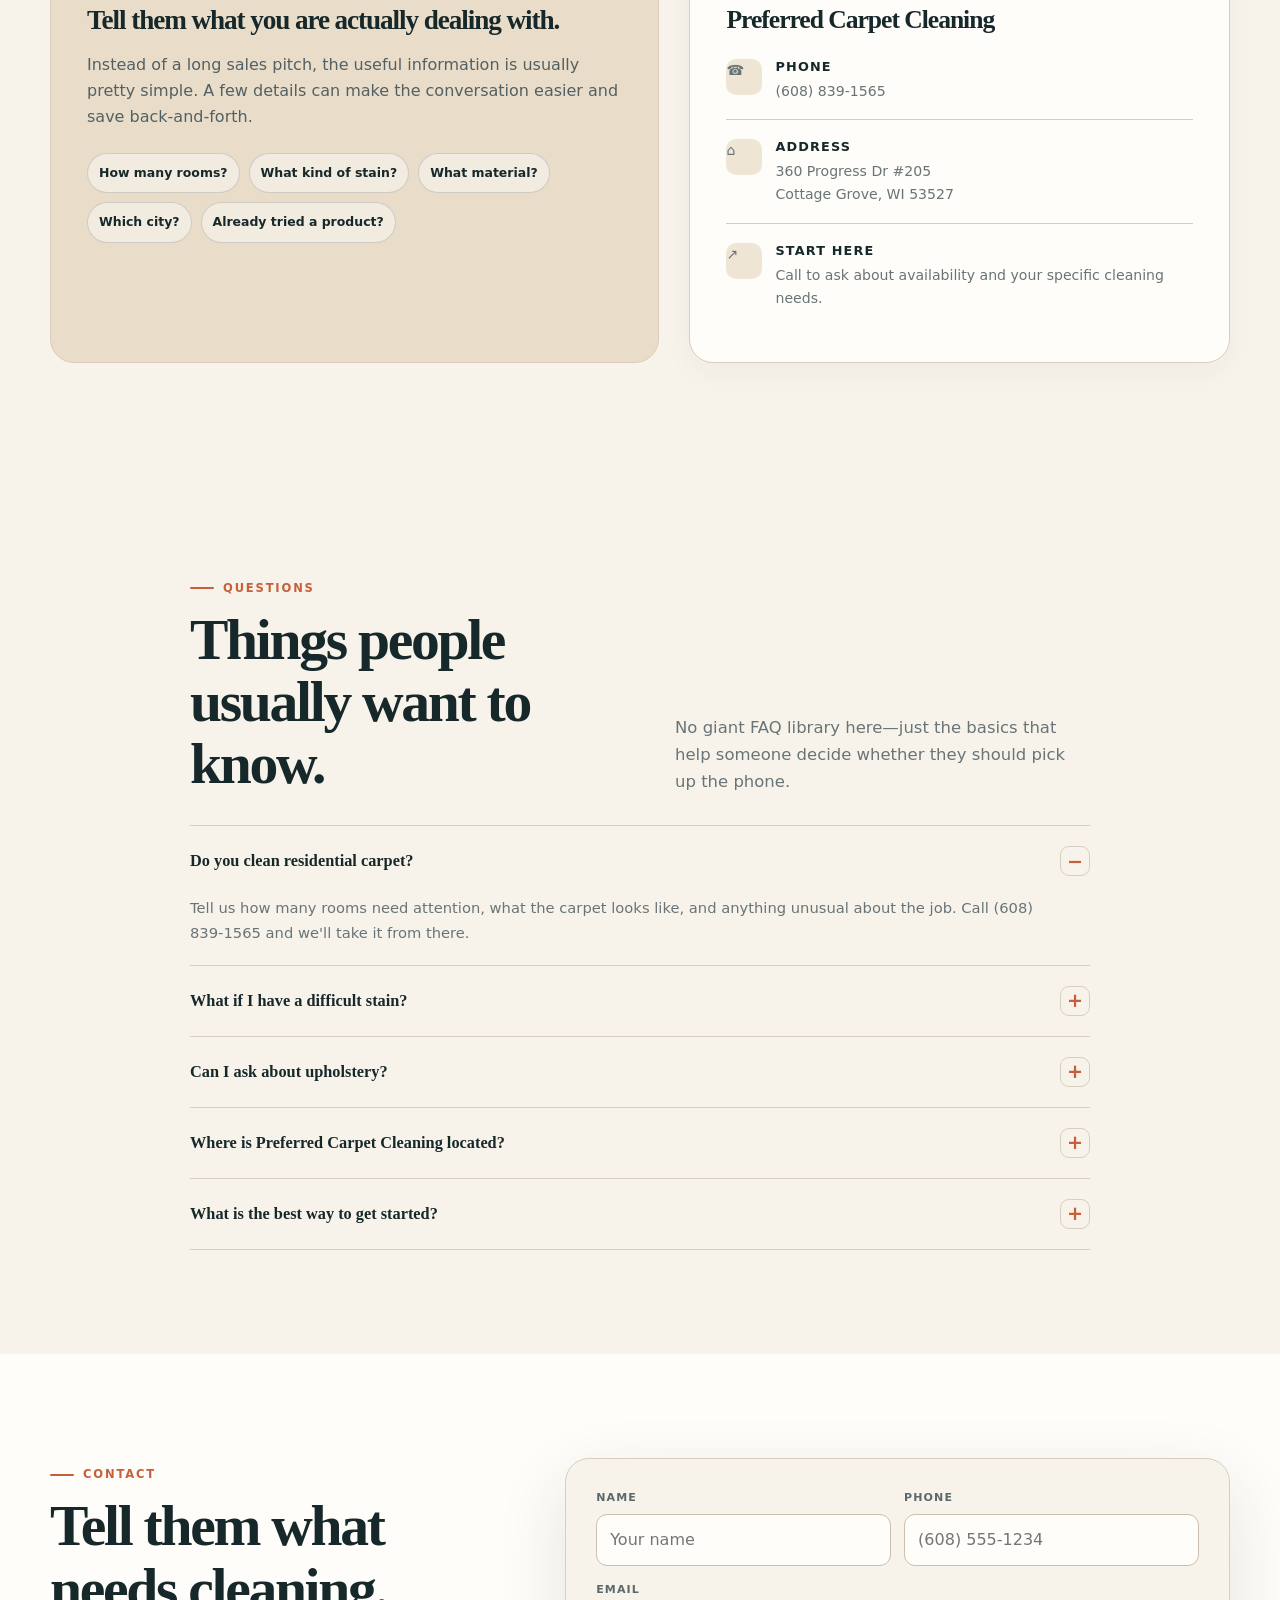
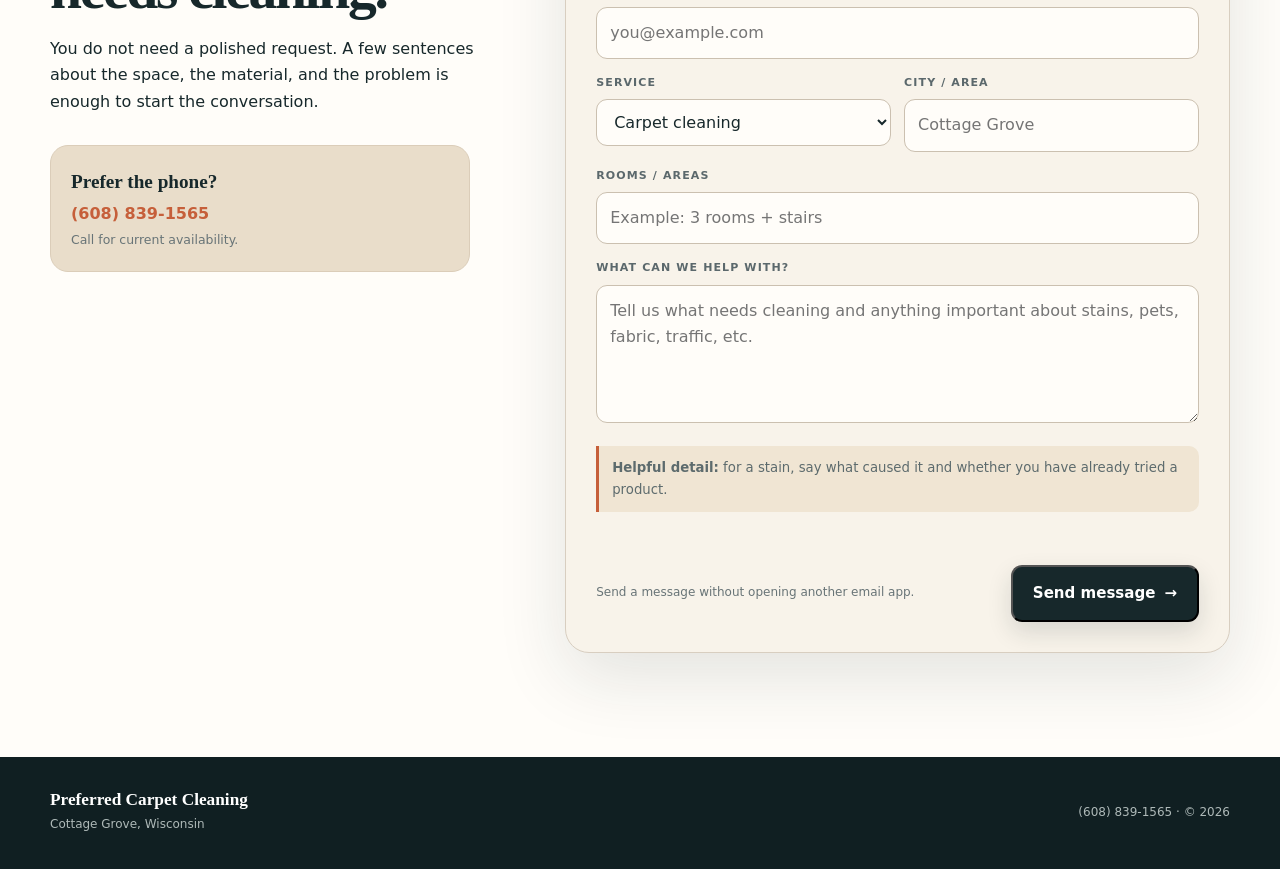
==== commit 0143a8d6: "Add live carpet cleaning coupon" ====
--- a/index.html
+++ b/index.html
@@ -197,6 +197,16 @@
       .row{grid-template-columns:1fr}form{padding:24px}.form-foot{align-items:stretch;flex-direction:column}.form-foot .btn{width:100%}
       .footer-inner{align-items:flex-start;flex-direction:column}
     }
+  
+    .coupon-section{padding:78px 0;background:var(--paper);border-bottom:1px solid var(--line)}
+    .coupon-card{display:grid;grid-template-columns:.72fr 1.28fr;gap:34px;align-items:center;background:var(--cream);border:1px solid var(--line);border-radius:var(--radius);padding:28px;box-shadow:0 14px 38px rgba(23,40,43,.07)}
+    .coupon-copy .kicker{margin-bottom:8px}
+    .coupon-copy h2{font-size:clamp(2rem,4vw,3.25rem);margin:8px 0 12px}
+    .coupon-copy p{color:var(--muted);margin:0;max-width:430px}
+    .coupon-image-wrap{background:#fff;border:1px solid var(--line);border-radius:18px;padding:10px;overflow:hidden}
+    .coupon-image{width:100%;height:auto;border-radius:12px}
+    .coupon-empty{color:var(--muted);font-size:.9rem;padding:30px;text-align:center}
+
   </style>
 </head>
 <body>
@@ -262,6 +272,22 @@
     </section>
 
     <div class="band"><div class="wrap band-inner"><div><strong>Have a room, rug, sofa, or stubborn spot in mind?</strong><br><span>Give Preferred Carpet Cleaning a call and describe the job.</span></div><a class="btn" href="tel:+16088391565">(608) 839-1565</a></div></div>
+
+
+    <section class="coupon-section" id="coupon">
+      <div class="wrap">
+        <div class="coupon-card fade">
+          <div class="coupon-copy">
+            <span class="kicker">Current offer</span>
+            <h2>Save on your next cleaning.</h2>
+            <p>Check the current Preferred Carpet Cleaning coupon before you call. This offer is updated from our current promotions.</p>
+          </div>
+          <div class="coupon-image-wrap">
+            <div id="couponContent" class="coupon-empty">Loading current coupon…</div>
+          </div>
+        </div>
+      </div>
+    </section>
 
     <section class="section" id="services">
       <div class="wrap">
@@ -351,6 +377,27 @@
 
   <script>
     document.getElementById('year').textContent = new Date().getFullYear();
+
+    async function loadCurrentCoupon(){
+      const target = document.getElementById('couponContent');
+      try{
+        const response = await fetch('https://klbpbcybomnhqfojdgtz.supabase.co/rest/v1/current_coupons?service_key=eq.carpet&select=image_path&limit=1',{
+          headers:{'apikey':'sb_publishable_' + 'tlEfc8T0cm2cMdG1dN89nA_TMhWcRTs'}
+        });
+        if(!response.ok) throw new Error('coupon request failed');
+        const rows = await response.json();
+        const path = rows?.[0]?.image_path;
+        if(!path) throw new Error('no coupon');
+        const publicPath = path.split('/').map(encodeURIComponent).join('/');
+        target.className = '';
+        target.innerHTML = '<img class="coupon-image" src="https://klbpbcybomnhqfojdgtz.supabase.co/storage/v1/object/public/coupons/' + publicPath + '" alt="Current Preferred Carpet Cleaning coupon">';
+      }catch(error){
+        target.className = 'coupon-empty';
+        target.textContent = 'Current coupon unavailable right now.';
+      }
+    }
+    loadCurrentCoupon();
+
     function toggleMenu(button){
       const nav = document.getElementById('siteNav');
       const open = nav.classList.toggle('open');
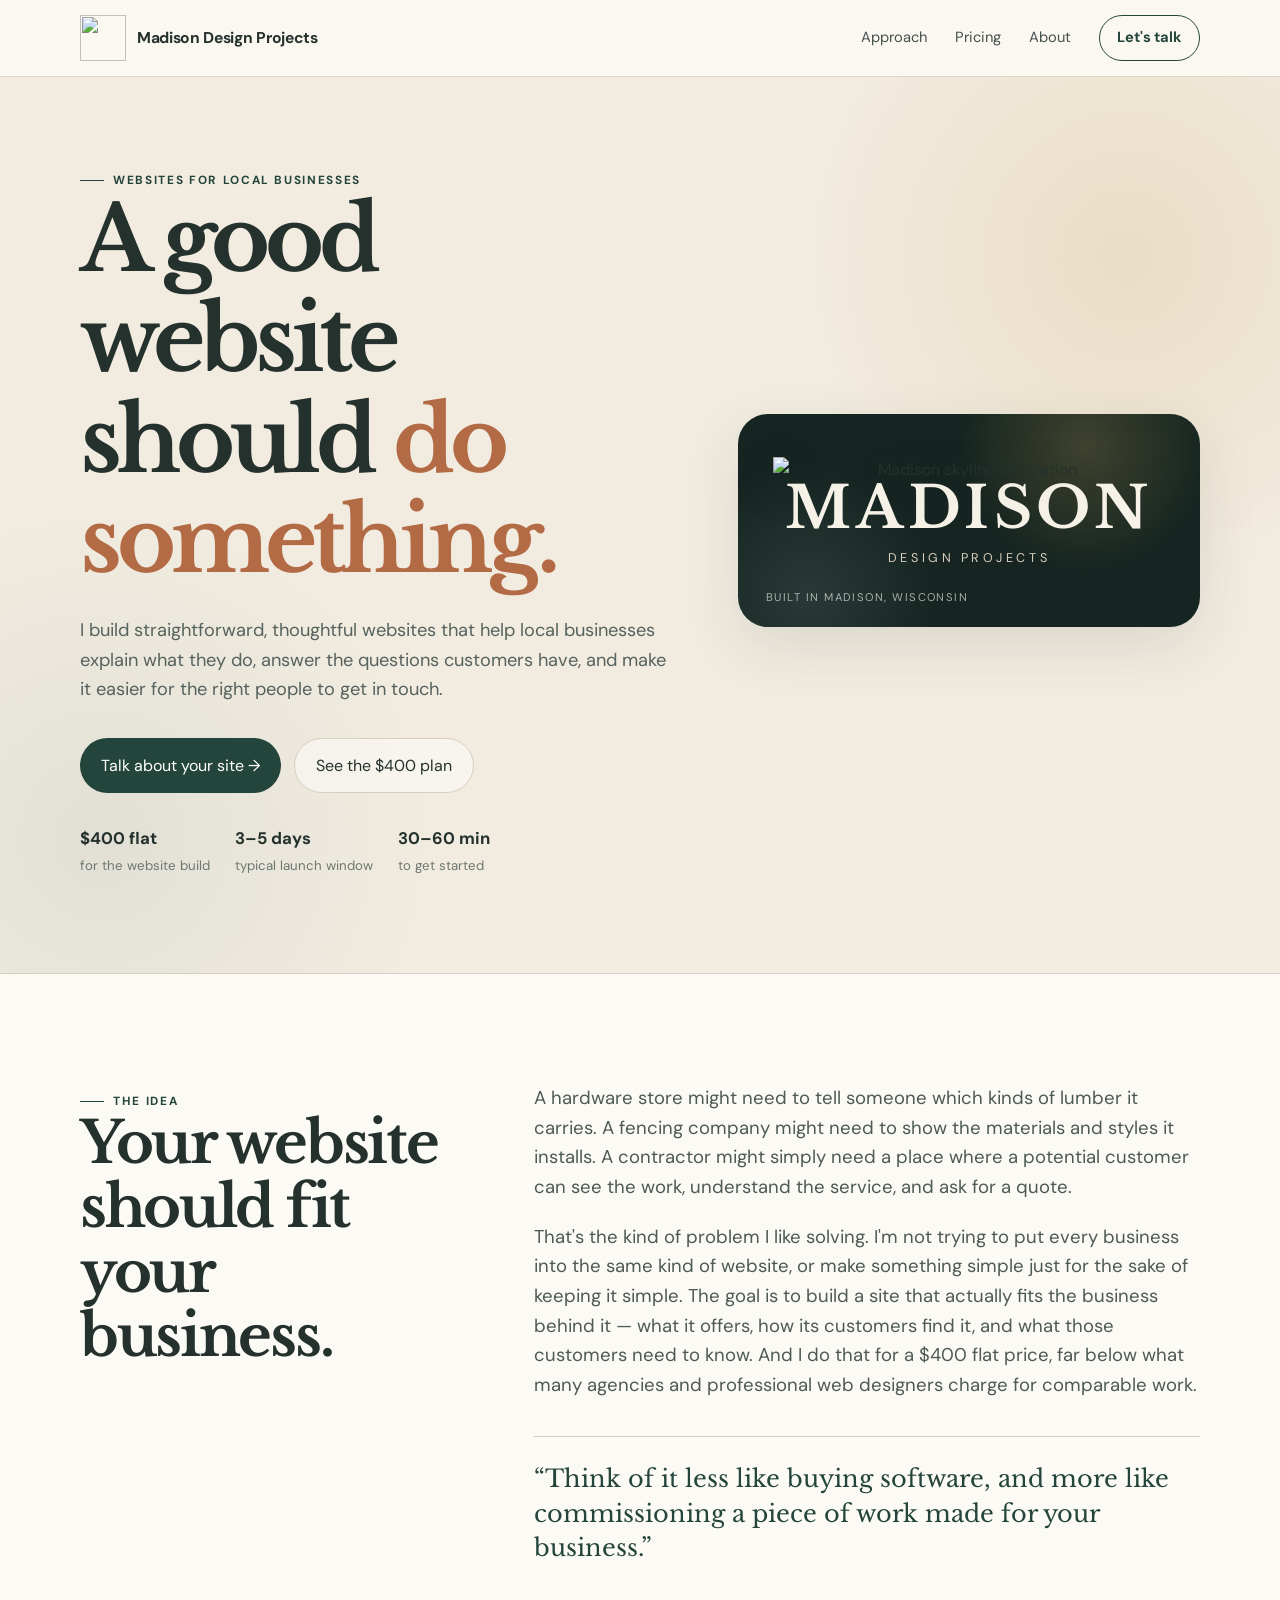
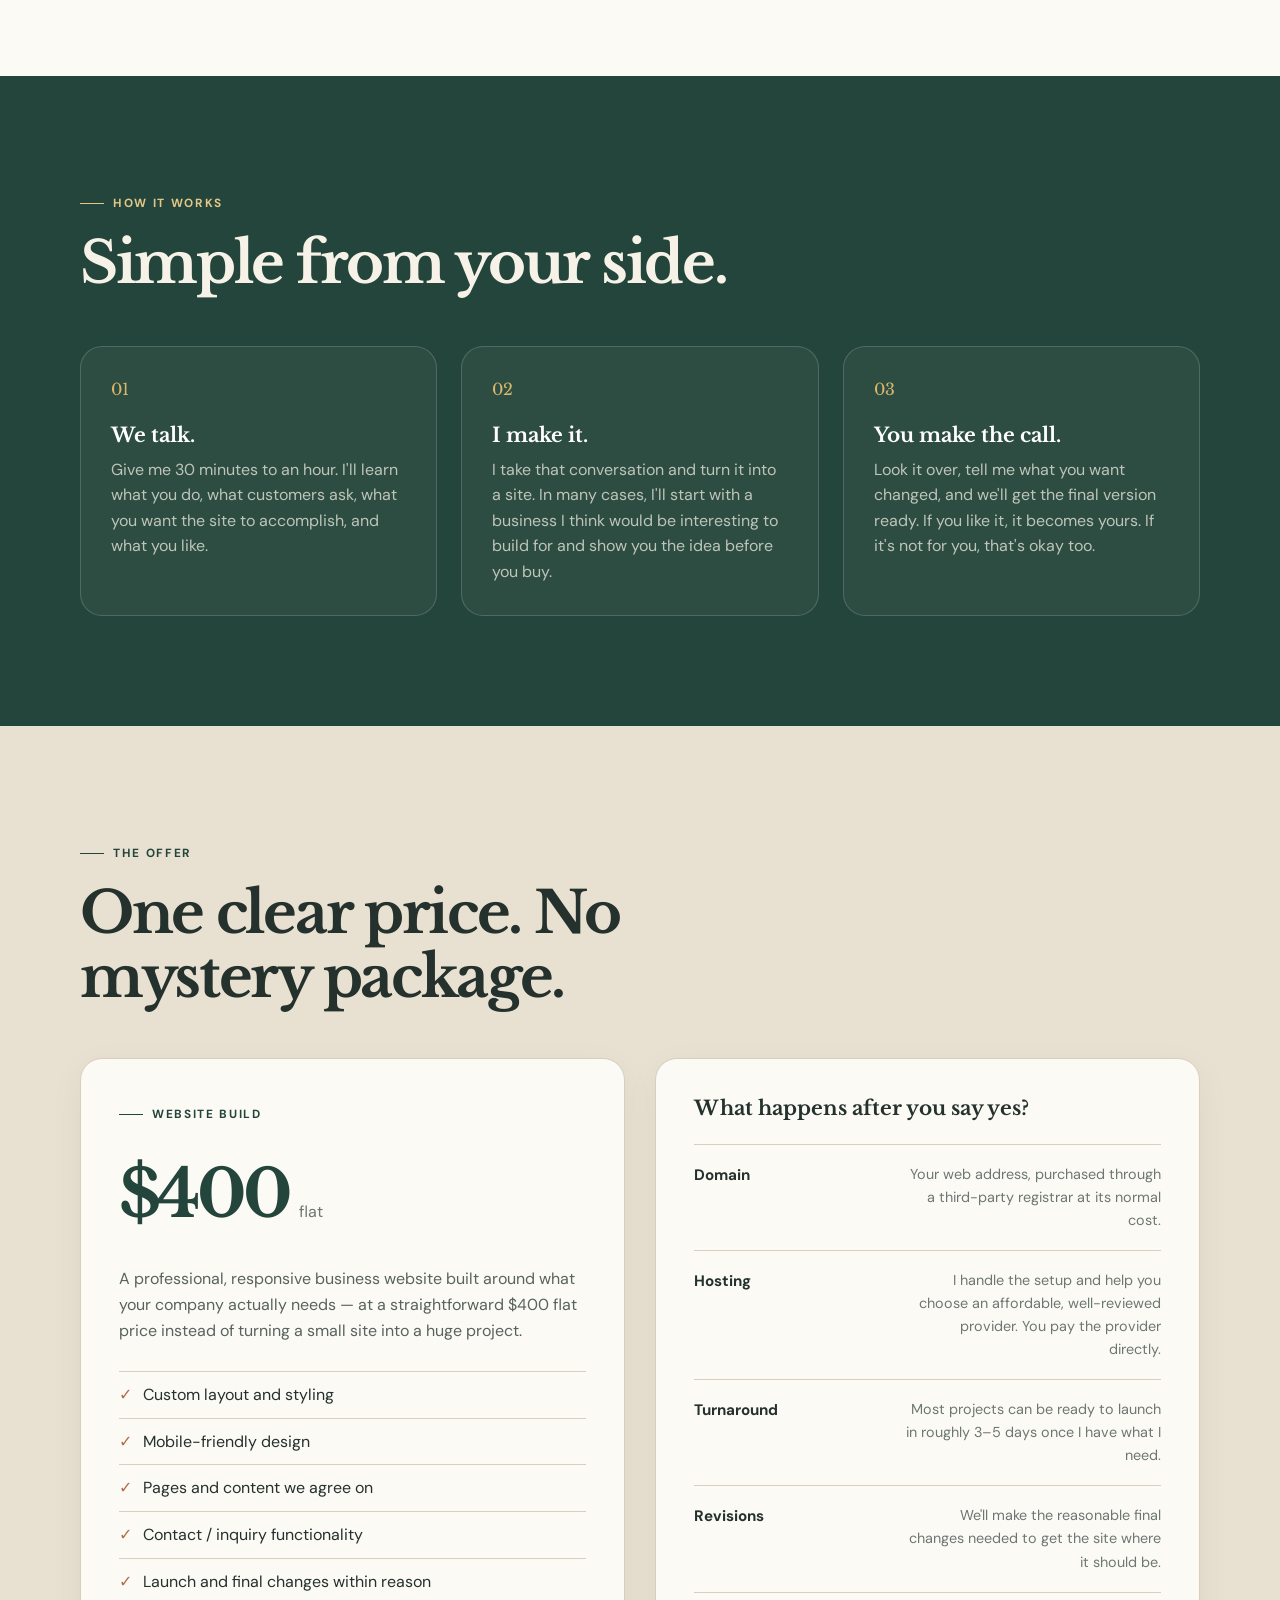
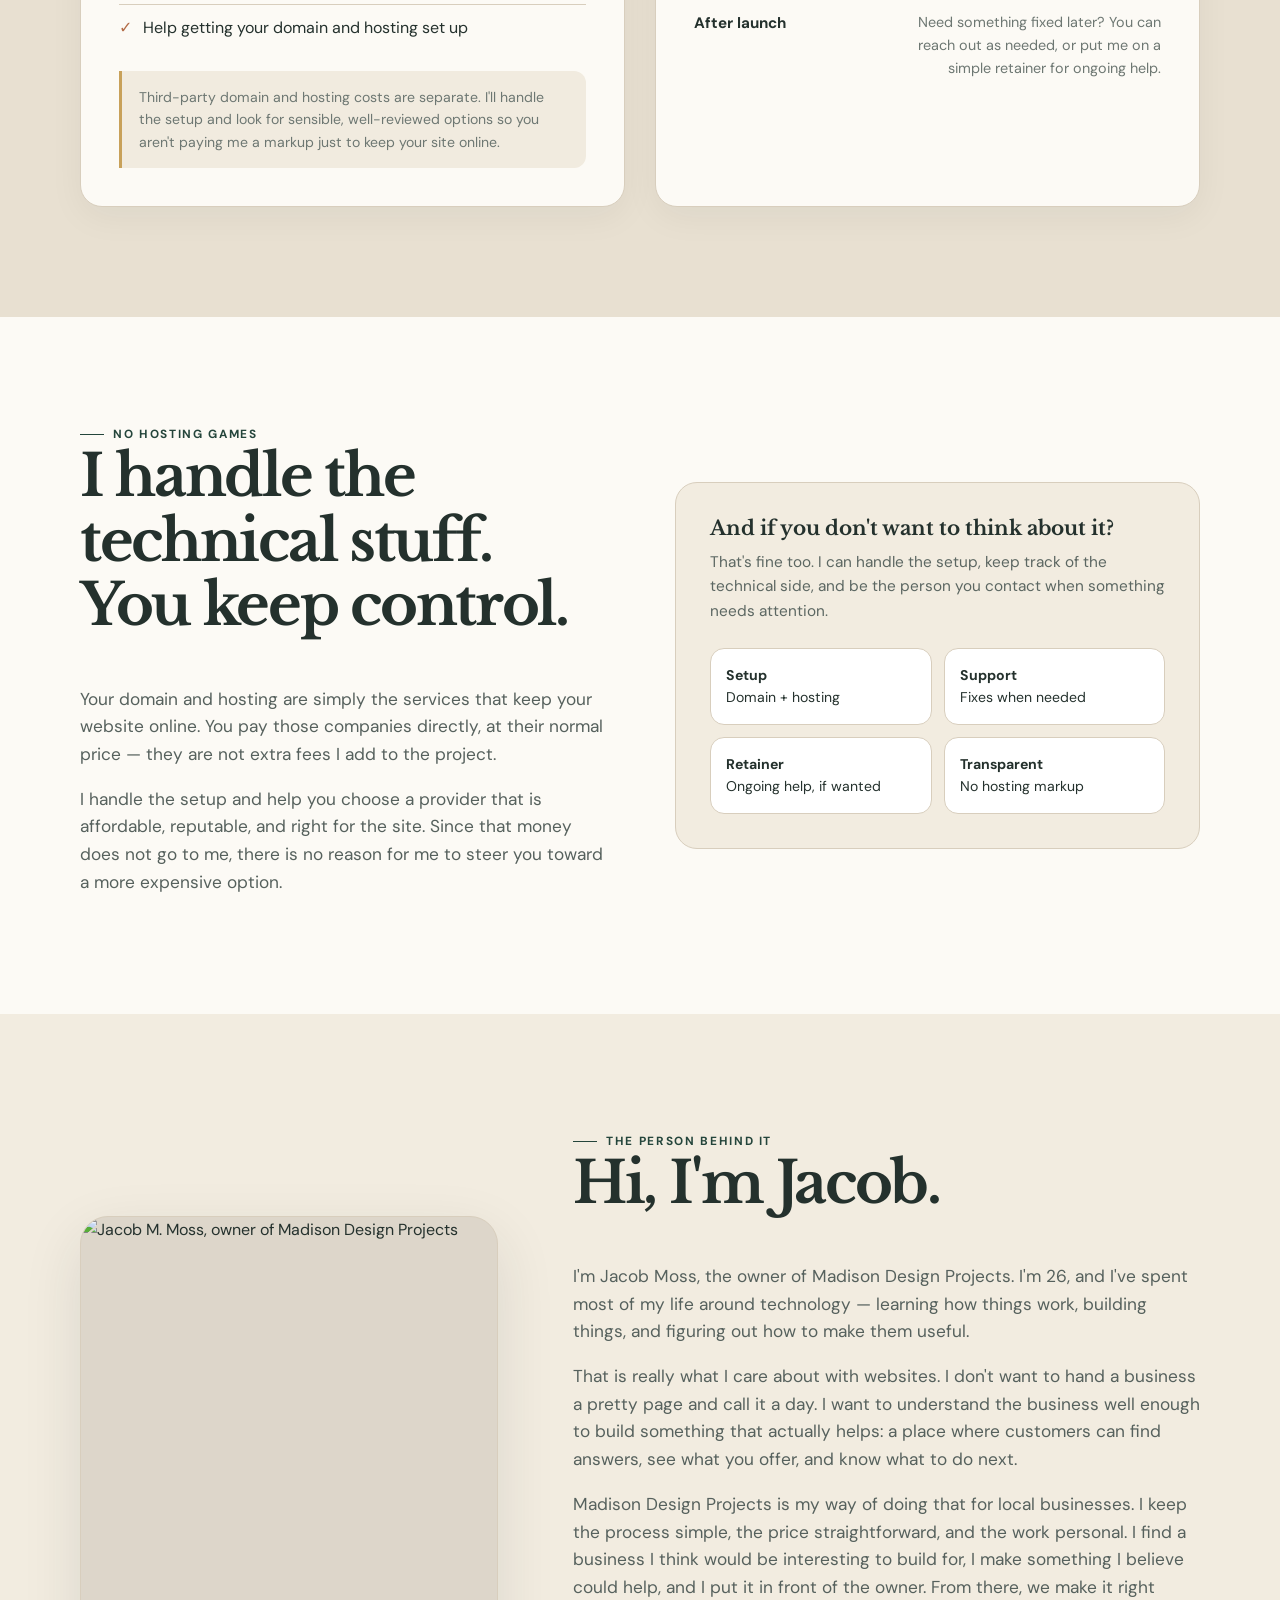
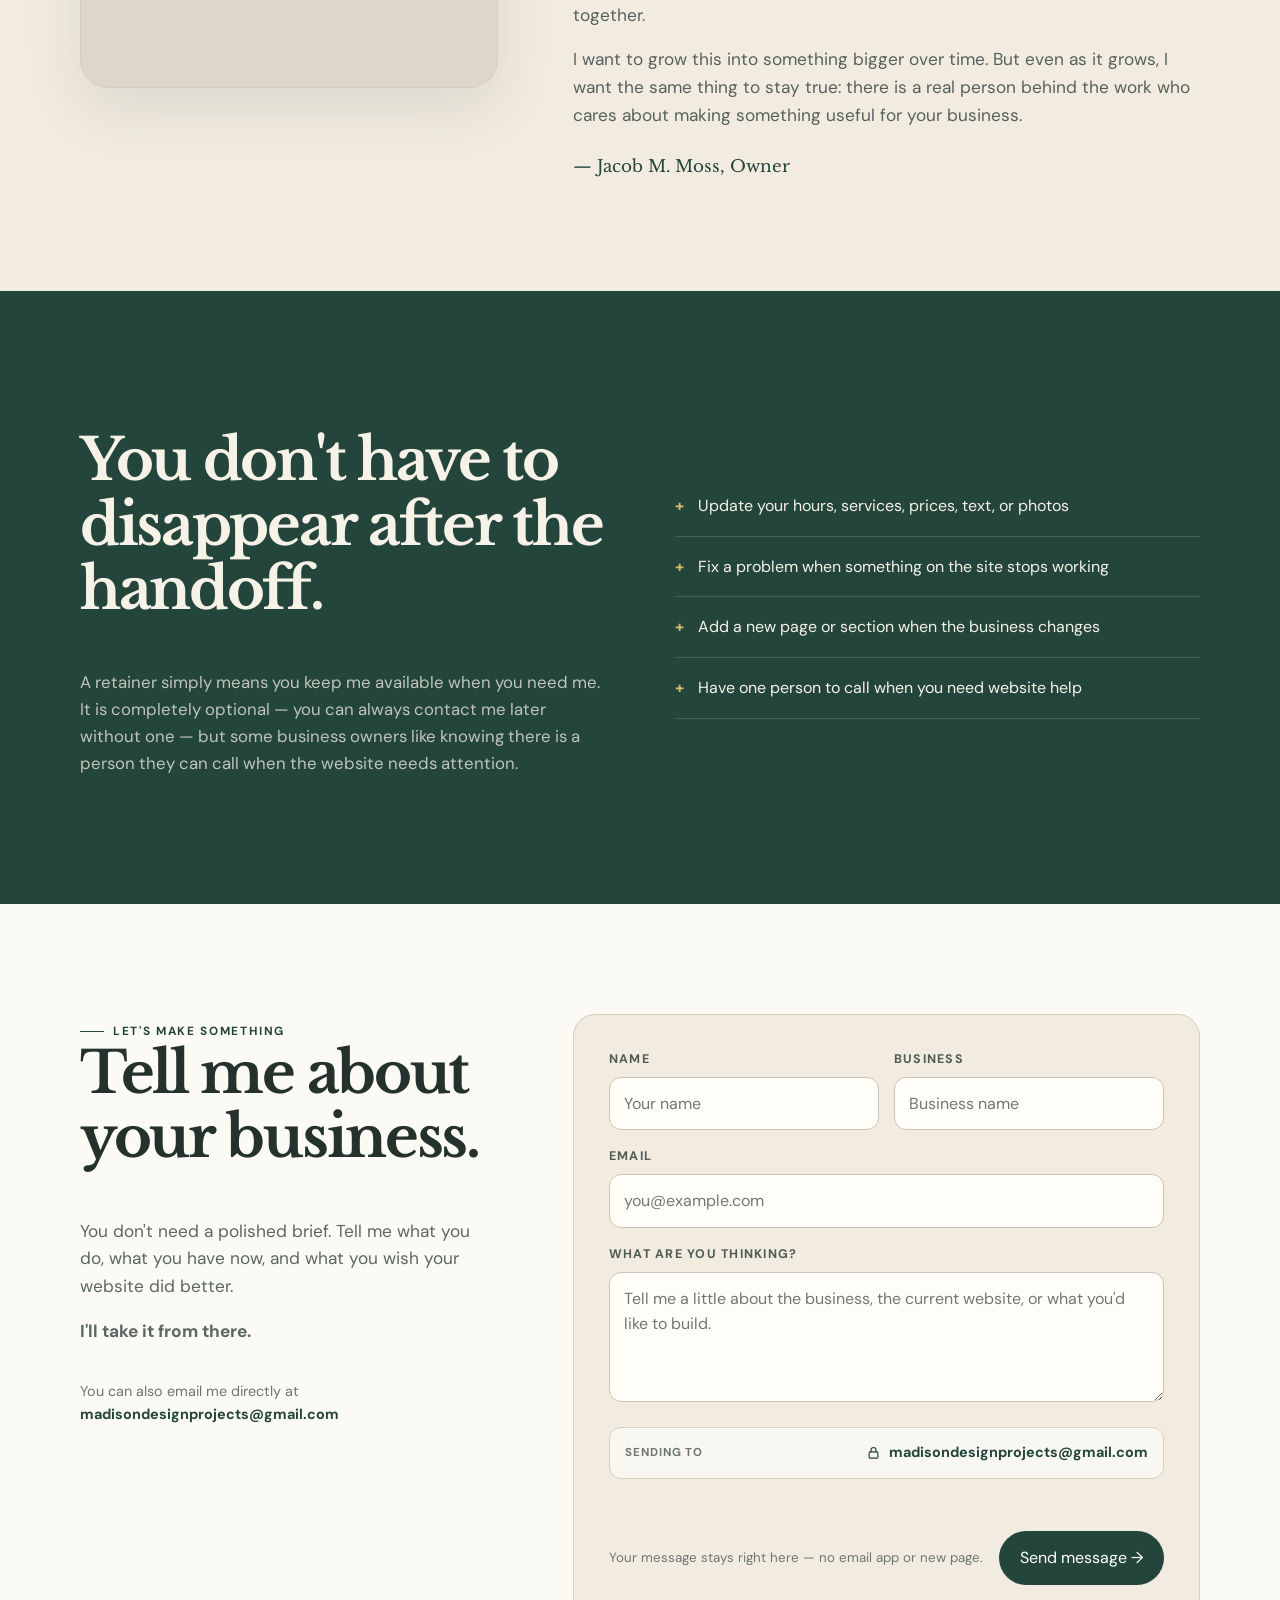
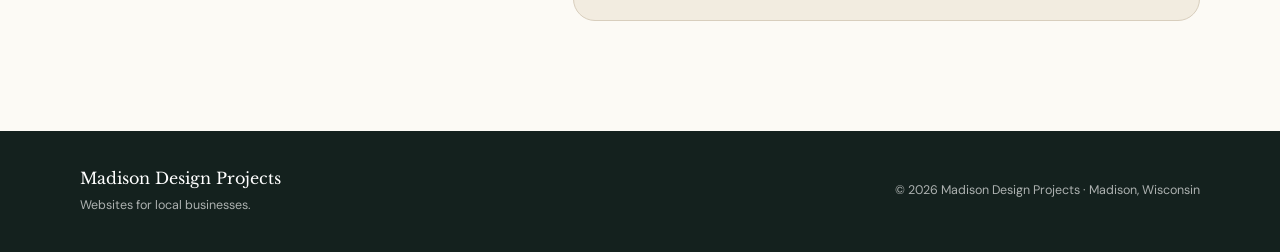
==== commit a9a8dec9: "Rollback accidental coupon website change" ====
--- a/index.html
+++ b/index.html
@@ -3,436 +3,583 @@
 <head>
   <meta charset="utf-8" />
   <meta name="viewport" content="width=device-width, initial-scale=1" />
-  <meta name="description" content="Preferred Carpet Cleaning in Cottage Grove, Wisconsin. Carpet and upholstery cleaning. Call (608) 839-1565." />
-  <meta name="theme-color" content="#17282b" />
-  <title>Preferred Carpet Cleaning | Cottage Grove, WI</title>
+  <meta name="description" content="Madison Design Projects builds thoughtful, affordable websites for local businesses. $400 flat, with a 3–5 day turnaround." />
+  <meta name="theme-color" content="#18352e" />
+  <title>Madison Design Projects — Websites for Local Businesses</title>
+  <link rel="preconnect" href="https://fonts.googleapis.com">
+  <link rel="preconnect" href="https://fonts.gstatic.com" crossorigin>
+  <link href="https://fonts.googleapis.com/css2?family=DM+Sans:wght@400;500;600;700&family=Libre+Baskerville:wght@400;700&display=swap" rel="stylesheet">
   <style>
     :root{
-      --ink:#17282b;
-      --ink-soft:#324347;
-      --cream:#f8f3ea;
-      --paper:#fffdf9;
-      --sand:#e9ddca;
-      --terracotta:#c65f3a;
-      --terracotta-dark:#a84829;
-      --sage:#7b8977;
-      --line:#d8cec0;
-      --muted:#687477;
-      --white:#ffffff;
-      --shadow:0 24px 70px rgba(23,40,43,.12);
-      --radius:24px;
-      --radius-sm:14px;
-      --max:1180px;
+      --ink:#24312d;
+      --green:#24453b;
+      --green-2:#26483e;
+      --paper:#f2ece0;
+      --cream:#fcfaf5;
+      --line:#d8cebd;
+      --muted:#6d7772;
+      --rust:#b36b46;
+      --gold:#c8a15a;
+      --blue:#7e9696;
+      --shadow:0 20px 60px rgba(35,49,45,.11);
+      --radius:22px;
     }
     *{box-sizing:border-box}
     html{scroll-behavior:smooth}
-    body{margin:0;background:var(--cream);color:var(--ink);font-family:Inter,ui-sans-serif,system-ui,-apple-system,"Segoe UI",sans-serif;line-height:1.65}
-    body::selection{background:var(--terracotta);color:#fff}
-    a{text-decoration:none;color:inherit}
-    button,input,textarea,select{font:inherit}
-    img{display:block;max-width:100%}
-    .wrap{width:min(var(--max),calc(100% - 40px));margin:0 auto}
-
-    .utility{background:var(--ink);color:#f9f3e9;font-size:.82rem}
-    .utility-inner{min-height:40px;display:flex;align-items:center;justify-content:space-between;gap:20px}
-    .utility-left{display:flex;gap:12px;align-items:center}
-    .utility-dot{width:6px;height:6px;border-radius:999px;background:var(--terracotta)}
-    .utility a{font-weight:800;color:#fff}
-
-    .nav{position:sticky;top:0;z-index:50;background:rgba(248,243,234,.94);backdrop-filter:blur(14px);border-bottom:1px solid rgba(216,206,192,.75)}
-    .nav-inner{height:78px;display:flex;align-items:center;justify-content:space-between;gap:24px}
-    .brand{display:flex;align-items:center;gap:12px;min-width:0}
-    .brand-mark{width:47px;height:47px;flex:0 0 47px;display:grid;place-items:center;background:var(--terracotta);border-radius:15px;box-shadow:0 9px 20px rgba(198,95,58,.22)}
-    .brand-mark svg{width:29px;height:29px}
-    .brand-copy{min-width:0}
-    .brand-name{display:block;font-family:Georgia,"Times New Roman",serif;font-size:1.04rem;letter-spacing:-.01em;white-space:nowrap}
-    .brand-loc{display:block;color:var(--muted);font-size:.68rem;letter-spacing:.12em;text-transform:uppercase;margin-top:2px}
-    .nav-links{display:flex;align-items:center;gap:28px;font-size:.9rem;font-weight:800}
-    .nav-links a:not(.nav-call){color:#48585b}
-    .nav-links a:not(.nav-call):hover{color:var(--terracotta)}
-    .nav-call{display:inline-flex;align-items:center;gap:8px;background:var(--terracotta);color:#fff;padding:11px 16px;border-radius:10px;box-shadow:0 7px 18px rgba(198,95,58,.18)}
-    .menu{display:none;border:1px solid var(--line);background:transparent;color:var(--ink);width:44px;height:44px;border-radius:11px;font-size:1.25rem}
-
-    .hero{position:relative;overflow:hidden;background:var(--paper);border-bottom:1px solid var(--line)}
-    .hero::before{content:"";position:absolute;inset:auto -130px -190px auto;width:440px;height:440px;border-radius:50%;background:rgba(233,221,202,.55);filter:blur(2px)}
-    .hero::after{content:"";position:absolute;inset:0;pointer-events:none;background:linear-gradient(90deg,rgba(23,40,43,.025) 1px,transparent 1px);background-size:48px 100%}
-    .hero-inner{position:relative;z-index:1;display:grid;grid-template-columns:1.03fr .97fr;gap:78px;align-items:center;padding:82px 0 90px}
-    .kicker{display:inline-flex;align-items:center;gap:9px;font-size:.72rem;text-transform:uppercase;letter-spacing:.16em;font-weight:900;color:var(--terracotta)}
-    .kicker::before{content:"";width:24px;height:2px;background:currentColor;border-radius:999px}
-    h1,h2,h3{font-family:Georgia,"Times New Roman",serif;line-height:1.08;letter-spacing:-.04em}
-    h1{font-size:clamp(3.4rem,6.7vw,6.6rem);margin:15px 0 24px;max-width:760px}
-    .hero-copy p{font-size:1.14rem;max-width:665px;color:#536165;margin:0}
-    .hero-actions{display:flex;gap:12px;flex-wrap:wrap;margin-top:30px}
-    .btn{display:inline-flex;align-items:center;justify-content:center;gap:9px;padding:14px 20px;border-radius:11px;font-size:.94rem;font-weight:900;transition:transform .18s ease,box-shadow .18s ease,background .18s ease}
-    .btn:hover{transform:translateY(-2px)}
-    .btn-primary{background:var(--ink);color:#fff;box-shadow:0 10px 24px rgba(23,40,43,.14)}
-    .btn-secondary{background:transparent;border:1px solid var(--ink);color:var(--ink)}
-    .hero-facts{display:flex;gap:24px;flex-wrap:wrap;margin-top:30px}
-    .fact strong{display:block;font-size:.95rem}
-    .fact span{display:block;color:var(--muted);font-size:.79rem}
-
-    .hero-art{position:relative;min-height:540px;display:grid;place-items:center}
-    .art-card{position:relative;width:min(100%,530px);aspect-ratio:1/1.02;border-radius:34px;background:var(--ink);overflow:hidden;box-shadow:var(--shadow);padding:28px}
-    .art-card::before{content:"";position:absolute;inset:0;background:radial-gradient(circle at 78% 18%,rgba(198,95,58,.45),transparent 30%),radial-gradient(circle at 15% 84%,rgba(123,137,119,.35),transparent 33%)}
-    .art-top{position:relative;z-index:1;display:flex;align-items:center;justify-content:space-between;color:#f8f1e7}
-    .art-label{font-size:.68rem;letter-spacing:.16em;text-transform:uppercase;color:#d8d2c8}
-    .art-year{font-family:Georgia,serif;font-size:.9rem;color:#e7bcab}
-    .art-scene{position:absolute;inset:84px 26px 24px;border-radius:24px;overflow:hidden;background:#d4c5af}
-    .carpet{position:absolute;left:-10%;right:-10%;bottom:-8%;height:58%;background-color:#8a7b64;background-image:radial-gradient(circle at 16% 20%,rgba(255,255,255,.12) 0 2px,transparent 3px),radial-gradient(circle at 60% 38%,rgba(0,0,0,.12) 0 1px,transparent 2px),radial-gradient(circle at 82% 72%,rgba(255,255,255,.09) 0 2px,transparent 3px);background-size:26px 24px,19px 21px,31px 28px;transform:skewY(-4deg)}
-    .floor-line{position:absolute;left:0;right:0;bottom:34%;height:2px;background:rgba(23,40,43,.12)}
-    .vessel{position:absolute;left:12%;top:21%;width:76%;height:48%;background:#f6efe4;border-radius:28px;box-shadow:0 12px 30px rgba(23,40,43,.18)}
-    .vessel::before{content:"";position:absolute;left:16%;right:16%;top:17%;height:17%;background:#d6c5ad;border-radius:999px;opacity:.9}
-    .vessel::after{content:"";position:absolute;left:11%;right:11%;bottom:16%;height:2px;background:#d2c5b6}
-    .wand{position:absolute;width:53%;height:14%;left:29%;bottom:21%;border:14px solid var(--terracotta);border-left-width:19px;border-top-color:transparent;border-right-color:transparent;border-bottom-color:transparent;border-radius:50%;transform:rotate(-12deg)}
-    .wand-handle{position:absolute;width:18%;height:12px;background:var(--terracotta);left:67%;top:31%;border-radius:999px;transform:rotate(-10deg)}
-    .clean-glow{position:absolute;width:28%;height:18%;left:50%;bottom:14%;border-radius:50%;background:rgba(255,255,255,.24);filter:blur(11px)}
-    .art-sticker{position:absolute;right:22px;bottom:22px;background:var(--cream);color:var(--ink);padding:10px 12px;border-radius:10px;font-size:.68rem;font-weight:900;letter-spacing:.06em;text-transform:uppercase}
-    .art-sticker strong{display:block;font-family:Georgia,serif;font-size:.9rem;letter-spacing:0;text-transform:none;margin-bottom:2px}
-
-    .band{background:var(--terracotta);color:#fff}
-    .band-inner{display:flex;justify-content:space-between;align-items:center;gap:24px;padding:18px 0}
-    .band strong{font-family:Georgia,serif;font-size:1.08rem}
-    .band span{font-size:.88rem;color:#f8ddd2}
-    .band .btn{background:#fff;color:var(--ink);padding:11px 15px}
-
-    .section{padding:104px 0}
-    .section-head{display:grid;grid-template-columns:.78fr 1.22fr;gap:70px;align-items:end;margin-bottom:42px}
-    h2{font-size:clamp(2.45rem,4.5vw,4.35rem);margin:11px 0 0}
-    .section-lead{font-size:1.03rem;color:var(--muted);margin:0;max-width:620px}
-
-    .service-grid{display:grid;grid-template-columns:repeat(3,1fr);gap:16px}
-    .service{position:relative;overflow:hidden;background:var(--paper);border:1px solid var(--line);border-radius:var(--radius);padding:28px;min-height:280px;display:flex;flex-direction:column;justify-content:space-between}
-    .service::after{content:"";position:absolute;inset:auto -20px -45px auto;width:150px;height:150px;border-radius:50%;background:var(--sand);opacity:.55}
-    .service-mark{width:48px;height:48px;border-radius:14px;background:var(--ink);color:#fff;display:grid;place-items:center;position:relative;z-index:1}
-    .service-mark svg{width:25px;height:25px}
-    .service h3{font-size:1.48rem;margin:30px 0 11px;position:relative;z-index:1}
-    .service p{color:var(--muted);font-size:.92rem;margin:0;max-width:310px;position:relative;z-index:1}
-    .service-foot{margin-top:24px;display:flex;align-items:center;justify-content:space-between;gap:12px;position:relative;z-index:1}
-    .service-foot span{font-size:.7rem;text-transform:uppercase;letter-spacing:.11em;font-weight:900;color:var(--terracotta)}
-    .arrow{width:34px;height:34px;border:1px solid var(--line);border-radius:10px;display:grid;place-items:center}
-
-    .approach{background:var(--ink);color:#fff}
-    .approach-grid{display:grid;grid-template-columns:.86fr 1.14fr;gap:74px;align-items:start}
-    .approach .kicker{color:#e8b39f}
-    .approach h2{max-width:640px}
-    .approach-copy{color:#ced6d5;font-size:1.05rem;max-width:620px}
-    .approach-copy p{margin:0 0 20px}
-    .detail-list{display:grid;grid-template-columns:repeat(2,1fr);gap:10px;margin-top:28px}
-    .detail{border:1px solid rgba(255,255,255,.13);border-radius:15px;padding:16px 17px;background:rgba(255,255,255,.045)}
-    .detail strong{display:block;color:#fff;font-size:.88rem}
-    .detail span{font-size:.78rem;color:#9da8a8}
-    .process-stack{display:grid;gap:14px}
-    .process-row{display:grid;grid-template-columns:74px 1fr auto;align-items:center;gap:18px;padding:20px;border:1px solid rgba(255,255,255,.13);border-radius:18px;background:rgba(255,255,255,.04)}
-    .process-num{font-family:Georgia,serif;font-size:1.7rem;color:#efbaa6}
-    .process-row h3{font-size:1.2rem;margin:0 0 4px;color:#fff}
-    .process-row p{margin:0;color:#aeb9b8;font-size:.84rem}
-    .process-arrow{font-size:1.15rem;color:#efbaa6}
-
-    .info-grid{display:grid;grid-template-columns:1.06fr .94fr;gap:30px;align-items:stretch}
-    .fact-panel{background:var(--sand);border-radius:var(--radius);padding:36px;border:1px solid #dbcdb9}
-    .fact-panel h3{font-size:1.7rem;margin:9px 0 16px}
-    .fact-panel p{color:#526064;margin:0 0 22px}
-    .fact-tags{display:flex;gap:9px;flex-wrap:wrap}
-    .fact-tag{border:1px solid rgba(23,40,43,.16);border-radius:999px;padding:9px 11px;background:rgba(255,255,255,.42);font-size:.78rem;font-weight:800}
-    .location-panel{background:var(--paper);border:1px solid var(--line);border-radius:var(--radius);padding:36px;box-shadow:0 10px 30px rgba(23,40,43,.04)}
-    .location-panel h3{font-size:1.6rem;margin:9px 0 22px}
-    .location-line{display:flex;gap:13px;padding:16px 0;border-top:1px solid var(--line)}
-    .location-line:first-of-type{border-top:0;padding-top:0}
-    .location-icon{width:36px;height:36px;border-radius:10px;background:#efe5d5;display:grid;place-items:center;flex:0 0 36px;color:var(--terracotta)}
-    .location-line strong{display:block;font-size:.8rem;text-transform:uppercase;letter-spacing:.09em}
-    .location-line span{display:block;color:var(--muted);font-size:.88rem;margin-top:3px}
-
-    .faq-wrap{max-width:900px;margin:0 auto}
-    .faq{border-top:1px solid var(--line)}
-    .faq-item{border-bottom:1px solid var(--line)}
-    .faq-button{width:100%;border:0;background:none;text-align:left;padding:20px 0;display:flex;align-items:center;justify-content:space-between;gap:25px;color:var(--ink);cursor:pointer;font:800 1.02rem Georgia,serif}
-    .faq-button span{width:30px;height:30px;border:1px solid var(--line);border-radius:9px;display:grid;place-items:center;font:600 1.2rem Inter,system-ui,sans-serif;color:var(--terracotta);flex:0 0 30px}
-    .faq-answer{display:none;color:var(--muted);padding:0 55px 20px 0;font-size:.92rem}
-    .faq-item.open .faq-answer{display:block}
-
-    .contact{background:var(--paper)}
-    .contact-grid{display:grid;grid-template-columns:.8fr 1.2fr;gap:72px;align-items:start}
-    .contact-copy p{color:var(--muted);font-size:1.02rem;max-width:500px}
-    .contact-callout{margin-top:30px;padding:20px;background:var(--sand);border:1px solid #dbcdb9;border-radius:18px;max-width:420px}
-    .contact-callout strong{display:block;font-family:Georgia,serif;font-size:1.2rem;margin-bottom:3px}
-    .contact-callout a{color:var(--terracotta);font-weight:900}
-    form{background:var(--cream);border:1px solid var(--line);border-radius:var(--radius);padding:30px;box-shadow:var(--shadow)}
-    .row{display:grid;grid-template-columns:1fr 1fr;gap:13px}
-    .field{margin-bottom:15px}
-    label{display:block;font-size:.69rem;text-transform:uppercase;letter-spacing:.1em;font-weight:900;color:#5b686c;margin-bottom:7px}
-    input,textarea,select{width:100%;border:1px solid #cbc0b0;background:#fffdf9;color:var(--ink);border-radius:11px;padding:12px 13px;outline:none}
-    input:focus,textarea:focus,select:focus{border-color:var(--terracotta);box-shadow:0 0 0 3px rgba(198,95,58,.1)}
-    textarea{min-height:138px;resize:vertical}
-    .form-help{background:#f0e5d3;border-left:3px solid var(--terracotta);padding:11px 13px;border-radius:0 10px 10px 0;color:#5d6b6d;font-size:.83rem;margin:5px 0 13px}
-    .form-foot{display:flex;align-items:center;justify-content:space-between;gap:14px;margin-top:18px}
-    .form-foot small{color:var(--muted);font-size:.75rem}
-    .status{min-height:22px;margin-top:10px;font-size:.85rem}
-    .status.success{color:#2e6c4e;font-weight:800}.status.error{color:#a7472a;font-weight:800}
-
-    .footer{background:#101f22;color:#aeb9b8;padding:33px 0}
-    .footer-inner{display:flex;align-items:center;justify-content:space-between;gap:20px}
-    .footer-brand{font:700 1.08rem Georgia,serif;color:#fff}
-    .footer small{font-size:.75rem}
-
-    .fade{opacity:0;transform:translateY(12px);transition:opacity .65s ease,transform .65s ease}
-    .fade.show{opacity:1;transform:none}
-
-    @media(max-width:900px){
-      .nav-links{display:none;position:absolute;top:78px;left:0;right:0;background:var(--cream);border-bottom:1px solid var(--line);padding:10px 20px 18px;flex-direction:column;align-items:stretch;gap:2px;box-shadow:0 16px 30px rgba(23,40,43,.09)}
-      .nav-links.open{display:flex}.nav-links a{padding:12px 6px}.nav-call{text-align:center;justify-content:center;margin-top:4px}.menu{display:block}
-      .hero-inner,.approach-grid,.info-grid,.contact-grid{grid-template-columns:1fr;gap:42px}
-      .hero-inner{padding:60px 0 72px}.hero-art{min-height:420px}.art-card{max-width:540px}
-      .section{padding:78px 0}.section-head{grid-template-columns:1fr;gap:18px}.service-grid{grid-template-columns:1fr 1fr}
-      .detail-list{grid-template-columns:1fr 1fr}.process-row{grid-template-columns:64px 1fr}.process-arrow{display:none}
-    }
-    @media(max-width:620px){
-      .wrap{width:min(var(--max),calc(100% - 28px))}.utility-inner{min-height:38px}.utility-left{font-size:.74rem}.utility-left .hide-small{display:none}
-      .nav-inner{height:70px}.brand-mark{width:43px;height:43px;flex-basis:43px}.brand-name{font-size:.92rem}.brand-loc{font-size:.62rem}
-      .hero-inner{padding:50px 0 60px}.hero-actions .btn{width:100%}.hero-facts{gap:17px 22px}
-      .hero-art{min-height:355px}.art-card{padding:20px;border-radius:27px}.art-scene{inset:69px 18px 18px;border-radius:20px}.art-sticker{right:16px;bottom:16px}
-      h1{font-size:clamp(2.9rem,14vw,4rem)}h2{font-size:clamp(2.3rem,11vw,3.4rem)}
-      .band-inner{align-items:flex-start;flex-direction:column}.band .btn{width:100%}
-      .service-grid{grid-template-columns:1fr}.service{min-height:240px}
-      .detail-list{grid-template-columns:1fr}.process-row{grid-template-columns:54px 1fr;padding:16px}.fact-panel,.location-panel{padding:26px}
-      .row{grid-template-columns:1fr}form{padding:24px}.form-foot{align-items:stretch;flex-direction:column}.form-foot .btn{width:100%}
-      .footer-inner{align-items:flex-start;flex-direction:column}
-    }
-  
-    .coupon-section{padding:78px 0;background:var(--paper);border-bottom:1px solid var(--line)}
-    .coupon-card{display:grid;grid-template-columns:.72fr 1.28fr;gap:34px;align-items:center;background:var(--cream);border:1px solid var(--line);border-radius:var(--radius);padding:28px;box-shadow:0 14px 38px rgba(23,40,43,.07)}
-    .coupon-copy .kicker{margin-bottom:8px}
-    .coupon-copy h2{font-size:clamp(2rem,4vw,3.25rem);margin:8px 0 12px}
-    .coupon-copy p{color:var(--muted);margin:0;max-width:430px}
-    .coupon-image-wrap{background:#fff;border:1px solid var(--line);border-radius:18px;padding:10px;overflow:hidden}
-    .coupon-image{width:100%;height:auto;border-radius:12px}
-    .coupon-empty{color:var(--muted);font-size:.9rem;padding:30px;text-align:center}
-
+    body{
+      margin:0;
+      color:var(--ink);
+      background:var(--cream);
+      font-family:"DM Sans",system-ui,sans-serif;
+      line-height:1.6;
+    }
+    a{color:inherit;text-decoration:none}
+    img{max-width:100%;display:block}
+    .container{width:min(1120px, calc(100% - 40px));margin:0 auto}
+    .eyebrow{
+      display:inline-flex;align-items:center;gap:9px;
+      font-size:.74rem;letter-spacing:.14em;text-transform:uppercase;font-weight:700;
+      color:var(--green);
+    }
+    .eyebrow::before{content:"";width:24px;height:1px;background:currentColor}
+    h1,h2,h3,p{margin-top:0}
+    h1,h2,h3{font-family:"Libre Baskerville",Georgia,serif;line-height:1.12}
+    h1{font-size:clamp(3.1rem,7vw,6.3rem);letter-spacing:-.055em;margin-bottom:25px}
+    h2{font-size:clamp(2.15rem,4.5vw,4rem);letter-spacing:-.04em}
+    h3{font-size:1.25rem}
+    .nav{
+      position:sticky;top:0;z-index:20;
+      background:rgba(251,248,241,.90);backdrop-filter:blur(14px);
+      border-bottom:1px solid rgba(217,208,193,.8);
+    }
+    .nav-inner{height:76px;display:flex;align-items:center;justify-content:space-between}
+    .brand{display:flex;align-items:center;gap:11px;font-weight:700;letter-spacing:-.02em}
+    .brand-mark{width:46px;height:46px;object-fit:contain;flex:0 0 46px}
+    .brand span{font-size:.98rem}
+    .nav-links{display:flex;gap:28px;align-items:center;font-size:.92rem}
+    .nav-links a{color:#45514d}
+    .nav-links a:hover{color:var(--green)}
+    .nav-cta{
+      padding:10px 17px;border:1px solid var(--green);border-radius:999px;
+      color:var(--green)!important;font-weight:700;
+    }
+    .hero{
+      position:relative;overflow:hidden;
+      padding:86px 0 95px;
+      background:
+        radial-gradient(circle at 88% 20%, rgba(200,161,90,.20), transparent 25%),
+        radial-gradient(circle at 8% 85%, rgba(126,150,150,.14), transparent 24%),
+        var(--paper);
+      border-bottom:1px solid var(--line);
+    }
+    .hero-grid{display:grid;grid-template-columns:1.12fr .88fr;gap:70px;align-items:center}
+    .hero-copy p{max-width:680px;font-size:1.14rem;color:#56625e}
+    .accent{color:var(--rust)}
+    .hero-actions{display:flex;gap:13px;flex-wrap:wrap;margin-top:34px}
+    .button{
+      display:inline-flex;align-items:center;justify-content:center;gap:9px;
+      border-radius:999px;padding:14px 21px;font-weight:700;
+      transition:.2s ease;cursor:pointer;border:0;font:inherit;
+    }
+    .button-primary{background:var(--green);color:#fff}
+    .button-primary:hover{background:var(--green-2);transform:translateY(-2px)}
+    .button-secondary{border:1px solid var(--line);background:rgba(255,255,255,.45);color:var(--ink)}
+    .button-secondary:hover{border-color:#a9a093;transform:translateY(-2px)}
+    .hero-note{display:flex;gap:25px;margin-top:32px;flex-wrap:wrap}
+    .hero-note strong{display:block;font-size:1.05rem}
+    .hero-note span{font-size:.83rem;color:var(--muted)}
+    .logo-card{
+      position:relative;background:#162521;border-radius:30px;padding:35px;
+      box-shadow:var(--shadow);transform:rotate(1deg);
+      overflow:hidden;
+    }
+    .logo-card::before{
+      content:"";position:absolute;inset:0;
+      background:radial-gradient(circle at 75% 15%,rgba(200,161,90,.23),transparent 32%),
+                 radial-gradient(circle at 15% 85%,rgba(126,150,150,.18),transparent 30%);
+      pointer-events:none;
+    }
+    .logo-lockup{position:relative;z-index:1;padding:8px 0 24px;text-align:center}
+    .logo-lockup img{width:min(100%,470px);margin:auto;filter:drop-shadow(0 12px 24px rgba(0,0,0,.18))}
+    .hero-wordmark{margin-top:-2px;color:#f7f2e8}
+    .hero-wordmark strong{display:block;font-family:"Libre Baskerville",Georgia,serif;font-size:clamp(2.2rem,5vw,3.6rem);letter-spacing:.08em;line-height:.95}
+    .hero-wordmark span{display:block;margin-top:12px;font-size:.79rem;letter-spacing:.28em;color:#d9cdbd}
+    .logo-caption{
+      position:absolute;left:28px;bottom:20px;color:rgba(255,255,255,.62);
+      font-size:.7rem;letter-spacing:.13em;text-transform:uppercase
+    }
+    .section{padding:110px 0}
+    .section-tight{padding:85px 0}
+    .intro-grid{display:grid;grid-template-columns:.72fr 1.28fr;gap:80px;align-items:start}
+    .intro-copy{font-size:1.16rem;color:#4e5a55;max-width:690px}
+    .intro-copy p{margin-bottom:20px}
+    .pullquote{
+      margin:35px 0 0;padding:25px 0 0;border-top:1px solid var(--line);
+      font-family:"Libre Baskerville",Georgia,serif;font-size:1.5rem;line-height:1.45;color:var(--green)
+    }
+    .process{background:var(--green);color:#f7f2e8}
+    .process .eyebrow{color:#e3c788}
+    .process-grid{display:grid;grid-template-columns:repeat(3,1fr);gap:24px;margin-top:50px}
+    .process-card{
+      border:1px solid rgba(255,255,255,.17);border-radius:var(--radius);padding:30px;
+      background:rgba(255,255,255,.045);
+    }
+    .process-number{font-family:"Libre Baskerville",serif;color:#d9b86c;font-size:1rem}
+    .process-card h3{margin:22px 0 10px;color:#fff}
+    .process-card p{color:rgba(247,242,232,.72);margin:0}
+    .offer{background:#e8e0d1}
+    .offer-grid{display:grid;grid-template-columns:1fr 1fr;gap:30px;align-items:stretch}
+    .price-card,.included-card{
+      background:var(--cream);border:1px solid var(--line);border-radius:var(--radius);padding:38px;
+      box-shadow:0 10px 35px rgba(28,40,36,.05)
+    }
+    .price{
+      display:flex;align-items:baseline;gap:10px;margin:18px 0 20px
+    }
+    .price strong{font-family:"Libre Baskerville",serif;font-size:4.1rem;letter-spacing:-.06em;color:var(--green)}
+    .price span{color:var(--muted)}
+    .price-card p{color:#58635e}
+    .checks{list-style:none;padding:0;margin:28px 0 0}
+    .checks li{padding:10px 0;border-top:1px solid var(--line);display:flex;gap:11px}
+    .checks li::before{content:"✓";font-weight:700;color:var(--rust)}
+    .note{
+      margin-top:20px;font-size:.88rem;color:var(--muted);padding:15px 17px;
+      border-left:3px solid var(--gold);background:#f1ebdf;border-radius:0 12px 12px 0
+    }
+    .included-card h3{margin-bottom:25px}
+    .included-row{display:flex;justify-content:space-between;gap:20px;padding:18px 0;border-top:1px solid var(--line)}
+    .included-row strong{font-size:.95rem}
+    .included-row span{font-size:.9rem;color:var(--muted);text-align:right;max-width:55%}
+    .hosting{
+      padding:100px 0;background:var(--cream);
+    }
+    .hosting-grid{display:grid;grid-template-columns:1fr 1fr;gap:70px;align-items:center}
+    .hosting-copy p{color:#56615d;font-size:1.08rem}
+    .hosting-box{
+      background:var(--paper);border:1px solid var(--line);padding:34px;border-radius:var(--radius)
+    }
+    .hosting-box h3{margin-bottom:10px}
+    .hosting-box p{font-size:.96rem;color:#5c6762}
+    .mini-points{display:grid;grid-template-columns:1fr 1fr;gap:12px;margin-top:24px}
+    .mini-point{padding:15px;background:#fff;border:1px solid var(--line);border-radius:14px;font-size:.88rem}
+    .story{background:var(--paper)}
+    .story-grid{display:grid;grid-template-columns:.8fr 1.2fr;gap:75px;align-items:center}
+    .portrait-frame{
+      margin:0;min-height:470px;border-radius:28px;overflow:hidden;
+      border:1px solid var(--line);background:#ddd6ca;box-shadow:var(--shadow);
+    }
+    .portrait-frame img{width:100%;height:100%;min-height:470px;object-fit:cover;object-position:center 27%;}
+
+    .story-copy p{color:#56615d;font-size:1.08rem}
+    .signature{font-family:"Libre Baskerville",serif;color:var(--green);font-size:1.05rem;margin-top:25px}
+    .retainer{background:var(--green);color:#f7f2e8}
+    .retainer-grid{display:grid;grid-template-columns:1fr 1fr;gap:70px;align-items:center}
+    .retainer p{color:rgba(247,242,232,.74);font-size:1.05rem}
+    .retainer-list{list-style:none;padding:0;margin:0}
+    .retainer-list li{padding:17px 0;border-bottom:1px solid rgba(255,255,255,.15);display:flex;gap:14px}
+    .retainer-list li::before{content:"+";color:#d9b86c;font-weight:700}
+    .contact{padding:110px 0}
+    .contact-grid{display:grid;grid-template-columns:.8fr 1.2fr;gap:75px}
+    .contact-copy p{color:#5b6762;font-size:1.08rem}
+    form{background:var(--paper);border:1px solid var(--line);padding:35px;border-radius:var(--radius)}
+    .field{margin-bottom:17px}
+    label{display:block;font-size:.78rem;text-transform:uppercase;letter-spacing:.1em;font-weight:700;margin-bottom:7px;color:#4e5b56}
+    input,textarea,select{
+      width:100%;border:1px solid #cec4b4;background:#fffdf8;border-radius:12px;
+      padding:13px 14px;font:inherit;color:var(--ink);outline:none
+    }
+    input:focus,textarea:focus,select:focus{border-color:var(--green);box-shadow:0 0 0 3px rgba(24,53,46,.08)}
+    textarea{min-height:130px;resize:vertical}
+    .form-row{display:grid;grid-template-columns:1fr 1fr;gap:15px}
+     .recipient-box{
+      display:flex;align-items:center;justify-content:space-between;gap:16px;
+      margin-top:18px;padding:13px 15px;border:1px solid var(--line);
+      background:rgba(255,255,255,.58);border-radius:12px;color:#59645f;
+    }
+    .recipient-label{font-size:.72rem;letter-spacing:.08em;text-transform:uppercase;font-weight:700;color:#6c756f}
+    .recipient-email{display:flex;align-items:center;gap:8px;color:var(--green);font-size:.9rem;font-weight:700;white-space:nowrap}
+    .recipient-email svg{width:15px;height:15px;flex:0 0 15px}
+    .form-status{margin-top:14px;font-size:.9rem;line-height:1.45;min-height:1.3em;color:var(--muted)}
+    .form-status.success{color:var(--green);font-weight:600}
+    .form-status.error{color:#985036;font-weight:600}
+    .form-foot{display:flex;align-items:center;justify-content:space-between;gap:15px;margin-top:20px}
+    .form-foot small{color:var(--muted)}
+    .footer{background:#14211e;color:rgba(255,255,255,.65);padding:35px 0}
+    .footer-inner{display:flex;justify-content:space-between;gap:30px;align-items:center}
+    .footer-brand{color:#fff;font-family:"Libre Baskerville",serif}
+    .footer small{font-size:.78rem}
+    .fade{opacity:0;transform:translateY(16px);transition:opacity .7s ease,transform .7s ease}
+    .fade.visible{opacity:1;transform:none}
+    .menu-button{display:none;background:none;border:0;font-size:1.4rem;line-height:1;cursor:pointer;color:var(--green)}
+    body{overflow-x:hidden}
+
+    @media(max-width:850px){
+      .container{width:min(100% - 32px,1120px)}
+      .nav-inner{height:70px}
+      .nav-links{
+        display:none;
+        position:absolute;
+        top:70px;left:0;right:0;
+        flex-direction:column;
+        align-items:stretch;
+        gap:0;
+        padding:8px 16px 16px;
+        background:rgba(251,248,241,.98);
+        border-bottom:1px solid var(--line);
+        box-shadow:0 16px 30px rgba(28,40,36,.08);
+      }
+      .nav-links.mobile-open{display:flex}
+      .nav-links a{padding:12px 8px}
+      .nav-links .nav-cta{margin:6px 0 0;text-align:center}
+      .menu-button{display:inline-flex;align-items:center;justify-content:center;width:44px;height:44px;border-radius:50%}
+      .hero-grid,.intro-grid,.offer-grid,.hosting-grid,.story-grid,.retainer-grid,.contact-grid{grid-template-columns:1fr;gap:42px}
+      .hero{padding:56px 0 72px}
+      .hero-copy p{font-size:1.05rem}
+      .hero-actions{margin-top:28px}
+      .logo-card{max-width:620px;width:100%;margin:auto;padding:28px 22px 48px;transform:none;border-radius:24px}
+      .hero-wordmark strong{font-size:2.05rem}
+      .hero-wordmark span{letter-spacing:.18em;font-size:.66rem}
+      .logo-caption{left:22px;bottom:16px;font-size:.64rem}
+      .process-grid{grid-template-columns:1fr}
+      .portrait-frame{min-height:390px}
+      .portrait-frame img{min-height:390px;object-position:center 25%}
+      .section,.contact{padding:76px 0}
+      .hosting{padding:78px 0}
+      .footer-inner{flex-direction:column;align-items:flex-start}
+      .included-row{flex-direction:column;gap:7px}
+      .included-row span{max-width:none;text-align:left}
+
+    }
+
+    @media(max-width:540px){
+      .container{width:min(100% - 28px,1120px)}
+      .brand{gap:8px}
+      .brand-mark{width:40px;height:40px;flex-basis:40px}
+      .brand span{font-size:.88rem}
+      h1{font-size:clamp(2.55rem,12vw,3.05rem);letter-spacing:-.05em}
+      h2{font-size:clamp(2rem,10vw,3rem)}
+      .hero-note{gap:18px 22px}
+      .hero-actions .button{width:100%}
+      .price-card,.included-card{padding:28px 24px}
+      .price strong{font-size:3.25rem}
+      .form-row{grid-template-columns:1fr}
+      form{padding:24px}
+      .form-foot{align-items:stretch;flex-direction:column}
+      .form-foot .button{width:100%}
+      .mini-points{grid-template-columns:1fr}
+      .story-grid,.contact-grid{gap:34px}
+      .portrait-frame,.portrait-frame img{min-height:340px}
+      .retainer-list li{padding:15px 0}
+    }
   </style>
 </head>
 <body>
-  <div class="utility">
-    <div class="wrap utility-inner">
-      <div class="utility-left"><span class="utility-dot"></span><span>Preferred Carpet Cleaning</span><span class="hide-small">· Cottage Grove, Wisconsin</span></div>
-      <a href="tel:+16088391565">(608) 839-1565</a>
-    </div>
-  </div>
-
   <header class="nav">
-    <div class="wrap nav-inner">
-      <a class="brand" href="#top" aria-label="Preferred Carpet Cleaning home">
-        <span class="brand-mark" aria-hidden="true">
-          <svg viewBox="0 0 36 36" fill="none" stroke="currentColor" stroke-width="2.1" stroke-linecap="round" stroke-linejoin="round"><path d="M7 10h9l3.5 9H29"/><path d="M8 26h17"/><path d="M10 26c0-4.5 2.8-7 7-7"/><path d="M25 18v8"/><circle cx="28" cy="27" r="2.3"/><path d="M7 10v-2"/></svg>
-        </span>
-        <span class="brand-copy"><span class="brand-name">Preferred Carpet Cleaning</span><span class="brand-loc">Cottage Grove, Wisconsin</span></span>
+    <div class="container nav-inner">
+      <a class="brand" href="#top" aria-label="Madison Design Projects home">
+        <img class="brand-mark" src="" data-mdp-image="logo-mark" alt="" />
+        <span>Madison Design Projects</span>
       </a>
-      <nav class="nav-links" id="siteNav" aria-label="Primary navigation">
-        <a href="#services">Services</a>
-        <a href="#approach">How it works</a>
-        <a href="#questions">Questions</a>
-        <a href="#contact">Contact</a>
-        <a class="nav-call" href="tel:+16088391565">Call now</a>
+      <nav class="nav-links" id="mobileNav" aria-label="Primary">
+        <a href="#approach">Approach</a>
+        <a href="#pricing">Pricing</a>
+        <a href="#about">About</a>
+        <a class="nav-cta" href="#contact">Let's talk</a>
       </nav>
-      <button class="menu" type="button" aria-label="Open menu" aria-expanded="false" onclick="toggleMenu(this)">☰</button>
+      <button class="menu-button" aria-label="Open menu" aria-expanded="false" aria-controls="mobileNav" type="button" onclick="toggleMobileNav(this)">☰</button>
     </div>
   </header>
 
   <main id="top">
     <section class="hero">
-      <div class="wrap hero-inner">
+      <div class="container hero-grid">
         <div class="hero-copy fade">
-          <span class="kicker">Carpet & upholstery cleaning</span>
-          <h1>A cleaner room starts with the right clean.</h1>
-          <p>Preferred Carpet Cleaning is based in Cottage Grove, Wisconsin. When the carpet needs attention or upholstered furniture needs a deeper clean, the first step is simply figuring out what the job calls for.</p>
+          <span class="eyebrow">Websites for local businesses</span>
+          <h1>A good website should <span class="accent">do something.</span></h1>
+          <p>I build straightforward, thoughtful websites that help local businesses explain what they do, answer the questions customers have, and make it easier for the right people to get in touch.</p>
           <div class="hero-actions">
-            <a class="btn btn-primary" href="tel:+16088391565">Call (608) 839-1565 <span aria-hidden="true">→</span></a>
-            <a class="btn btn-secondary" href="#contact">Send a message</a>
-          </div>
-          <div class="hero-facts">
-            <div class="fact"><strong>Cottage Grove</strong><span>Local location</span></div>
-            <div class="fact"><strong>Carpet</strong><span>Cleaning service</span></div>
-            <div class="fact"><strong>Upholstery</strong><span>Ask about fabric care</span></div>
-          </div>
-        </div>
-
-        <div class="hero-art fade" aria-label="Illustrated carpet cleaning scene">
-          <div class="art-card">
-            <div class="art-top"><span class="art-label">Preferred Carpet Cleaning</span><span class="art-year">Cottage Grove</span></div>
-            <div class="art-scene">
-              <div class="vessel"></div>
-              <div class="floor-line"></div>
-              <div class="carpet"></div>
-              <div class="wand"></div>
-              <div class="wand-handle"></div>
-              <div class="clean-glow"></div>
-              <div class="art-sticker"><strong>Clean starts here.</strong>Call to talk it through.</div>
+            <a class="button button-primary" href="#contact">Talk about your site →</a>
+            <a class="button button-secondary" href="#pricing">See the $400 plan</a>
+          </div>
+          <div class="hero-note">
+            <div><strong>$400 flat</strong><span>for the website build</span></div>
+            <div><strong>3–5 days</strong><span>typical launch window</span></div>
+            <div><strong>30–60 min</strong><span>to get started</span></div>
+          </div>
+        </div>
+        <div class="logo-card fade">
+          <div class="logo-lockup">
+            <img src="" data-mdp-image="logo-wordmark" alt="Madison skyline illustration" />
+            <div class="hero-wordmark">
+              <strong>MADISON</strong>
+              <span>DESIGN PROJECTS</span>
             </div>
           </div>
-        </div>
-      </div>
-    </section>
-
-    <div class="band"><div class="wrap band-inner"><div><strong>Have a room, rug, sofa, or stubborn spot in mind?</strong><br><span>Give Preferred Carpet Cleaning a call and describe the job.</span></div><a class="btn" href="tel:+16088391565">(608) 839-1565</a></div></div>
-
-
-    <section class="coupon-section" id="coupon">
-      <div class="wrap">
-        <div class="coupon-card fade">
-          <div class="coupon-copy">
-            <span class="kicker">Current offer</span>
-            <h2>Save on your next cleaning.</h2>
-            <p>Check the current Preferred Carpet Cleaning coupon before you call. This offer is updated from our current promotions.</p>
-          </div>
-          <div class="coupon-image-wrap">
-            <div id="couponContent" class="coupon-empty">Loading current coupon…</div>
-          </div>
-        </div>
-      </div>
-    </section>
-
-    <section class="section" id="services">
-      <div class="wrap">
-        <div class="section-head fade"><div><span class="kicker">Services</span><h2>Start with what needs attention.</h2></div><p class="section-lead">Carpet and upholstery cleaning for homes, furniture, and the everyday messes that come with both. Start with what needs attention and we can talk through the job.</p></div>
-        <div class="service-grid">
-          <article class="service fade">
-            <div>
-              <span class="service-mark" aria-hidden="true"><svg viewBox="0 0 24 24" fill="none" stroke="currentColor" stroke-width="1.8" stroke-linecap="round" stroke-linejoin="round"><path d="M5 18h14"/><path d="M8 18c0-3.6 1.8-6 5.5-6H16"/><path d="M9 8h4l2 4"/><path d="M6 8h3"/></svg></span>
-              <h3>Carpet cleaning</h3><p>For rooms and carpeted areas that need more than a regular vacuum, start by describing the space and what is going on with it.</p>
-            </div>
-            <div class="service-foot"><span>Ask about carpet</span><span class="arrow">→</span></div>
+          <div class="logo-caption">Built in Madison, Wisconsin</div>
+        </div>
+      </div>
+    </section>
+
+    <section class="section" id="approach">
+      <div class="container intro-grid">
+        <div class="fade">
+          <span class="eyebrow">The idea</span>
+          <h2>Your website should fit your business.</h2>
+        </div>
+        <div class="intro-copy fade">
+          <p>A hardware store might need to tell someone which kinds of lumber it carries. A fencing company might need to show the materials and styles it installs. A contractor might simply need a place where a potential customer can see the work, understand the service, and ask for a quote.</p>
+          <p>That's the kind of problem I like solving. I'm not trying to put every business into the same kind of website, or make something simple just for the sake of keeping it simple. The goal is to build a site that actually fits the business behind it — what it offers, how its customers find it, and what those customers need to know. And I do that for a $400 flat price, far below what many agencies and professional web designers charge for comparable work.</p>
+          <div class="pullquote">“Think of it less like buying software, and more like commissioning a piece of work made for your business.”</div>
+        </div>
+      </div>
+    </section>
+
+    <section class="section process">
+      <div class="container">
+        <span class="eyebrow">How it works</span>
+        <h2 style="max-width:700px;margin-top:18px">Simple from your side.</h2>
+        <div class="process-grid">
+          <article class="process-card fade">
+            <span class="process-number">01</span>
+            <h3>We talk.</h3>
+            <p>Give me 30 minutes to an hour. I'll learn what you do, what customers ask, what you want the site to accomplish, and what you like.</p>
           </article>
-          <article class="service fade">
-            <div>
-              <span class="service-mark" aria-hidden="true"><svg viewBox="0 0 24 24" fill="none" stroke="currentColor" stroke-width="1.8" stroke-linecap="round" stroke-linejoin="round"><rect x="4" y="10" width="16" height="7" rx="2"/><path d="M6 17v2M18 17v2M7 10V8c0-1.1.9-2 2-2h6c1.1 0 2 .9 2 2v2"/></svg></span>
-              <h3>Upholstery cleaning</h3><p>Furniture and fabric collect everyday wear. Tell them what the piece is made of and what you want cleaned before assuming what it needs.</p>
-            </div>
-            <div class="service-foot"><span>Ask about upholstery</span><span class="arrow">→</span></div>
+          <article class="process-card fade">
+            <span class="process-number">02</span>
+            <h3>I make it.</h3>
+            <p>I take that conversation and turn it into a site. In many cases, I'll start with a business I think would be interesting to build for and show you the idea before you buy.</p>
           </article>
-          <article class="service fade">
-            <div>
-              <span class="service-mark" aria-hidden="true"><svg viewBox="0 0 24 24" fill="none" stroke="currentColor" stroke-width="1.8" stroke-linecap="round" stroke-linejoin="round"><path d="M5 6h14v12H5z"/><path d="M8 9h8M8 13h5"/><circle cx="17" cy="16" r="3" fill="currentColor" stroke="none"/></svg></span>
-              <h3>Questions first</h3><p>Stain, rug, fabric, or something unusual? A quick conversation can help determine what kind of care makes sense.</p>
-            </div>
-            <div class="service-foot"><span>Describe the job</span><span class="arrow">→</span></div>
+          <article class="process-card fade">
+            <span class="process-number">03</span>
+            <h3>You make the call.</h3>
+            <p>Look it over, tell me what you want changed, and we'll get the final version ready. If you like it, it becomes yours. If it's not for you, that's okay too.</p>
           </article>
         </div>
       </div>
     </section>
 
-    <section class="section approach" id="approach">
-      <div class="wrap approach-grid">
-        <div class="fade"><span class="kicker">How it works</span><h2>Less guessing. More talking about the actual job.</h2><div class="approach-copy"><p>Good cleaning starts with useful details. The more clearly you can describe the space, the material, and the problem, the easier it is to have the right conversation before anything gets scheduled.</p><p>You do not need to know the technical answer. Just explain what you are looking at.</p></div><div class="detail-list"><div class="detail"><strong>Rooms or pieces</strong><span>How much needs attention?</span></div><div class="detail"><strong>Stains</strong><span>What caused them, if known?</span></div><div class="detail"><strong>Material</strong><span>Carpet, fabric, rug, or other.</span></div><div class="detail"><strong>Past attempts</strong><span>Anything already tried?</span></div></div></div>
-        <div class="process-stack fade">
-          <div class="process-row"><div class="process-num">01</div><div><h3>Reach out.</h3><p>Call or send the form with the basic details.</p></div><div class="process-arrow">↗</div></div>
-          <div class="process-row"><div class="process-num">02</div><div><h3>Describe what you need.</h3><p>Rooms, furniture, stains, material, and location.</p></div><div class="process-arrow">↗</div></div>
-          <div class="process-row"><div class="process-num">03</div><div><h3>Ask your questions.</h3><p>Talk through the job and what makes sense.</p></div><div class="process-arrow">↗</div></div>
-          <div class="process-row"><div class="process-num">04</div><div><h3>Schedule the work.</h3><p>Once the details are clear, set up a time.</p></div><div class="process-arrow">↗</div></div>
-        </div>
-      </div>
-    </section>
-
-    <section class="section" id="location">
-      <div class="wrap">
-        <div class="info-grid">
-          <div class="fact-panel fade"><span class="kicker">A better way to get started</span><h3>Tell them what you are actually dealing with.</h3><p>Instead of a long sales pitch, the useful information is usually pretty simple. A few details can make the conversation easier and save back-and-forth.</p><div class="fact-tags"><span class="fact-tag">How many rooms?</span><span class="fact-tag">What kind of stain?</span><span class="fact-tag">What material?</span><span class="fact-tag">Which city?</span><span class="fact-tag">Already tried a product?</span></div></div>
-          <div class="location-panel fade"><span class="kicker">Contact</span><h3>Preferred Carpet Cleaning</h3><div class="location-line"><span class="location-icon" aria-hidden="true">☎</span><div><strong>Phone</strong><span><a href="tel:+16088391565">(608) 839-1565</a></span></div></div><div class="location-line"><span class="location-icon" aria-hidden="true">⌂</span><div><strong>Address</strong><span>360 Progress Dr #205<br>Cottage Grove, WI 53527</span></div></div><div class="location-line"><span class="location-icon" aria-hidden="true">↗</span><div><strong>Start here</strong><span>Call to ask about availability and your specific cleaning needs.</span></div></div></div>
-        </div>
-      </div>
-    </section>
-
-    <section class="section" id="questions">
-      <div class="wrap faq-wrap">
-        <div class="section-head fade" style="grid-template-columns:1fr 1fr;margin-bottom:30px"><div><span class="kicker">Questions</span><h2>Things people usually want to know.</h2></div><p class="section-lead">No giant FAQ library here—just the basics that help someone decide whether they should pick up the phone.</p></div>
-        <div class="faq">
-          <div class="faq-item open fade"><button class="faq-button" type="button">Do you clean residential carpet?<span>−</span></button><div class="faq-answer">Tell us how many rooms need attention, what the carpet looks like, and anything unusual about the job. Call (608) 839-1565 and we'll take it from there.</div></div>
-          <div class="faq-item fade"><button class="faq-button" type="button">What if I have a difficult stain?<span>+</span></button><div class="faq-answer">Describe what caused it, how long it has been there, and whether you have already tried a cleaning product. That gives the conversation a useful starting point.</div></div>
-          <div class="faq-item fade"><button class="faq-button" type="button">Can I ask about upholstery?<span>+</span></button><div class="faq-answer">Yes. Tell us what piece you have, what the fabric is if you know it, and what you would like cleaned.</div></div>
-          <div class="faq-item fade"><button class="faq-button" type="button">Where is Preferred Carpet Cleaning located?<span>+</span></button><div class="faq-answer">Our location is 360 Progress Dr #205, Cottage Grove, WI 53527. Call before visiting so we can make sure the details are current.</div></div>
-          <div class="faq-item fade"><button class="faq-button" type="button">What is the best way to get started?<span>+</span></button><div class="faq-answer"><a href="tel:+16088391565" style="color:var(--terracotta);font-weight:900">Call (608) 839-1565</a> and describe what needs attention. You can also use the form below to send a message.</div></div>
-        </div>
-      </div>
-    </section>
-
-    <section class="section contact" id="contact">
-      <div class="wrap contact-grid">
-        <div class="fade"><span class="kicker">Contact</span><h2>Tell them what needs cleaning.</h2><p>You do not need a polished request. A few sentences about the space, the material, and the problem is enough to start the conversation.</p><div class="contact-callout"><strong>Prefer the phone?</strong><a href="tel:+16088391565">(608) 839-1565</a><div style="color:var(--muted);font-size:.78rem;margin-top:3px">Call for current availability.</div></div></div>
-        <form class="fade" id="contactForm" action="https://formsubmit.co/ajax/madisondesignprojects@gmail.com" method="POST">
-          <input type="hidden" name="_subject" value="Preferred Carpet Cleaning website inquiry">
+    <section class="section offer" id="pricing">
+      <div class="container">
+        <span class="eyebrow">The offer</span>
+        <h2 style="max-width:750px;margin-top:18px">One clear price. No mystery package.</h2>
+        <div class="offer-grid" style="margin-top:48px">
+          <div class="price-card fade">
+            <span class="eyebrow">Website build</span>
+            <div class="price"><strong>$400</strong><span>flat</span></div>
+            <p>A professional, responsive business website built around what your company actually needs — at a straightforward $400 flat price instead of turning a small site into a huge project.</p>
+            <ul class="checks">
+              <li>Custom layout and styling</li>
+              <li>Mobile-friendly design</li>
+              <li>Pages and content we agree on</li>
+              <li>Contact / inquiry functionality</li>
+              <li>Launch and final changes within reason</li>
+              <li>Help getting your domain and hosting set up</li>
+            </ul>
+            <div class="note">Third-party domain and hosting costs are separate. I'll handle the setup and look for sensible, well-reviewed options so you aren't paying me a markup just to keep your site online.</div>
+          </div>
+
+          <div class="included-card fade">
+            <h3>What happens after you say yes?</h3>
+            <div class="included-row"><strong>Domain</strong><span>Your web address, purchased through a third-party registrar at its normal cost.</span></div>
+            <div class="included-row"><strong>Hosting</strong><span>I handle the setup and help you choose an affordable, well-reviewed provider. You pay the provider directly.</span></div>
+            <div class="included-row"><strong>Turnaround</strong><span>Most projects can be ready to launch in roughly 3–5 days once I have what I need.</span></div>
+            <div class="included-row"><strong>Revisions</strong><span>We'll make the reasonable final changes needed to get the site where it should be.</span></div>
+            <div class="included-row"><strong>After launch</strong><span>Need something fixed later? You can reach out as needed, or put me on a simple retainer for ongoing help.</span></div>
+          </div>
+        </div>
+      </div>
+    </section>
+
+    <section class="hosting">
+      <div class="container hosting-grid">
+        <div class="hosting-copy fade">
+          <span class="eyebrow">No hosting games</span>
+          <h2>I handle the technical stuff. You keep control.</h2>
+          <p>Your domain and hosting are simply the services that keep your website online. You pay those companies directly, at their normal price — they are not extra fees I add to the project.</p>
+          <p>I handle the setup and help you choose a provider that is affordable, reputable, and right for the site. Since that money does not go to me, there is no reason for me to steer you toward a more expensive option.</p>
+        </div>
+        <div class="hosting-box fade">
+          <h3>And if you don't want to think about it?</h3>
+          <p>That's fine too. I can handle the setup, keep track of the technical side, and be the person you contact when something needs attention.</p>
+          <div class="mini-points">
+            <div class="mini-point"><strong>Setup</strong><br>Domain + hosting</div>
+            <div class="mini-point"><strong>Support</strong><br>Fixes when needed</div>
+            <div class="mini-point"><strong>Retainer</strong><br>Ongoing help, if wanted</div>
+            <div class="mini-point"><strong>Transparent</strong><br>No hosting markup</div>
+          </div>
+        </div>
+      </div>
+    </section>
+
+    <section class="section story" id="about">
+      <div class="container story-grid">
+        <figure class="portrait-frame fade"><img src="" data-mdp-image="jacob-photo" alt="Jacob M. Moss, owner of Madison Design Projects" /></figure>
+        <div class="story-copy fade">
+          <span class="eyebrow">The person behind it</span>
+          <h2>Hi, I'm Jacob.</h2>
+          <p>I'm Jacob Moss, the owner of Madison Design Projects. I'm 26, and I've spent most of my life around technology — learning how things work, building things, and figuring out how to make them useful.</p>
+          <p>That is really what I care about with websites. I don't want to hand a business a pretty page and call it a day. I want to understand the business well enough to build something that actually helps: a place where customers can find answers, see what you offer, and know what to do next.</p>
+          <p>Madison Design Projects is my way of doing that for local businesses. I keep the process simple, the price straightforward, and the work personal. I find a business I think would be interesting to build for, I make something I believe could help, and I put it in front of the owner. From there, we make it right together.</p>
+          <p>I want to grow this into something bigger over time. But even as it grows, I want the same thing to stay true: there is a real person behind the work who cares about making something useful for your business.</p>
+          <div class="signature">— Jacob M. Moss, Owner</div>
+        </div>
+      </div>
+    </section>
+
+    <section class="section retainer">
+      <div class="container retainer-grid">
+        <div class="fade">
+          <span class="eyebrow">After launch</span>
+          <h2 style="color:#f7f2e8">You don't have to disappear after the handoff.</h2>
+          <p>A retainer simply means you keep me available when you need me. It is completely optional — you can always contact me later without one — but some business owners like knowing there is a person they can call when the website needs attention.</p>
+        </div>
+        <ul class="retainer-list fade">
+          <li>Update your hours, services, prices, text, or photos</li>
+          <li>Fix a problem when something on the site stops working</li>
+          <li>Add a new page or section when the business changes</li>
+          <li>Have one person to call when you need website help</li>
+        </ul>
+      </div>
+    </section>
+
+    <section class="contact" id="contact">
+      <div class="container contact-grid">
+        <div class="contact-copy fade">
+          <span class="eyebrow">Let's make something</span>
+          <h2>Tell me about your business.</h2>
+          <p>You don't need a polished brief. Tell me what you do, what you have now, and what you wish your website did better.</p>
+          <p><strong>I'll take it from there.</strong></p>
+          <p style="margin-top:35px;color:var(--muted);font-size:.9rem">You can also email me directly at <a href="mailto:madisondesignprojects@gmail.com" style="color:var(--green);font-weight:700">madisondesignprojects@gmail.com</a></p>
+        </div>
+        <form id="contactForm" class="fade" action="https://formsubmit.co/ajax/madisondesignprojects@gmail.com" method="POST">
+          <input type="hidden" name="_subject" value="New website inquiry — Madison Design Projects">
           <input type="hidden" name="_template" value="table">
-          <input type="hidden" name="_captcha" value="false">
           <input type="text" name="_honey" tabindex="-1" autocomplete="off" style="display:none">
-          <div class="row"><div class="field"><label for="name">Name</label><input id="name" name="name" required placeholder="Your name"></div><div class="field"><label for="phone">Phone</label><input id="phone" name="phone" placeholder="(608) 555-1234"></div></div>
-          <div class="field"><label for="email">Email</label><input id="email" name="email" type="email" required placeholder="you@example.com"></div>
-          <div class="row"><div class="field"><label for="service">Service</label><select id="service" name="service"><option>Carpet cleaning</option><option>Upholstery cleaning</option><option>Stain question</option><option>Rug / fabric question</option><option>Commercial cleaning</option><option>Other</option></select></div><div class="field"><label for="area">City / area</label><input id="area" name="area" placeholder="Cottage Grove"></div></div>
-          <div class="field"><label for="rooms">Rooms / areas</label><input id="rooms" name="rooms" placeholder="Example: 3 rooms + stairs"></div>
-          <div class="field"><label for="message">What can we help with?</label><textarea id="message" name="message" required placeholder="Tell us what needs cleaning and anything important about stains, pets, fabric, traffic, etc."></textarea></div>
-          <div class="form-help"><strong>Helpful detail:</strong> for a stain, say what caused it and whether you have already tried a product.</div>
-          <div id="status" class="status" role="status" aria-live="polite"></div>
-          <div class="form-foot"><small>Send a message without opening another email app.</small><button class="btn btn-primary" type="submit">Send message <span aria-hidden="true">→</span></button></div>
+          <div class="form-row">
+            <div class="field"><label for="name">Name</label><input id="name" name="name" required placeholder="Your name"></div>
+            <div class="field"><label for="business">Business</label><input id="business" name="business" placeholder="Business name"></div>
+          </div>
+          <div class="field"><label for="email">Email</label><input id="email" type="email" name="email" required placeholder="you@example.com"></div>
+          <div class="field"><label for="message">What are you thinking?</label><textarea id="message" name="message" required placeholder="Tell me a little about the business, the current website, or what you'd like to build."></textarea></div>
+          <div class="recipient-box" aria-label="Message recipient">
+            <span class="recipient-label">Sending to</span>
+            <span class="recipient-email"><svg viewBox="0 0 24 24" fill="none" stroke="currentColor" stroke-width="1.9" stroke-linecap="round" stroke-linejoin="round" aria-hidden="true"><rect x="5" y="11" width="14" height="10" rx="2"></rect><path d="M8 11V8a4 4 0 0 1 8 0v3"></path></svg>madisondesignprojects@gmail.com</span>
+          </div>
+          <div id="formStatus" class="form-status" role="status" aria-live="polite"></div>
+          <div class="form-foot">
+            <small>Your message stays right here — no email app or new page.</small>
+            <button class="button button-primary" type="submit">Send message →</button>
+          </div>
         </form>
       </div>
     </section>
   </main>
 
-  <footer class="footer"><div class="wrap footer-inner"><div><div class="footer-brand">Preferred Carpet Cleaning</div><small>Cottage Grove, Wisconsin</small></div><small>(608) 839-1565 · © <span id="year"></span></small></div></footer>
+  <footer class="footer">
+    <div class="container footer-inner">
+      <div>
+        <div class="footer-brand">Madison Design Projects</div>
+        <small>Websites for local businesses.</small>
+      </div>
+      <small>© <span id="year"></span> Madison Design Projects · Madison, Wisconsin</small>
+    </div>
+  </footer>
 
   <script>
-    document.getElementById('year').textContent = new Date().getFullYear();
-
-    async function loadCurrentCoupon(){
-      const target = document.getElementById('couponContent');
-      try{
-        const response = await fetch('https://klbpbcybomnhqfojdgtz.supabase.co/rest/v1/current_coupons?service_key=eq.carpet&select=image_path&limit=1',{
-          headers:{'apikey':'sb_publishable_' + 'tlEfc8T0cm2cMdG1dN89nA_TMhWcRTs'}
+    // CHANGE THIS ONE VALUE to the email address you want contact requests sent to.
+    const CONTACT_EMAIL = "madisondesignprojects@gmail.com";
+
+    document.getElementById("year").textContent = new Date().getFullYear();
+
+    function toggleMobileNav(button){
+      const nav = document.getElementById("mobileNav");
+      const open = nav.classList.toggle("mobile-open");
+      button.setAttribute("aria-expanded", String(open));
+      button.setAttribute("aria-label", open ? "Close menu" : "Open menu");
+      button.textContent = open ? "×" : "☰";
+    }
+
+    document.querySelectorAll('#mobileNav a').forEach((link) => {
+      link.addEventListener('click', () => {
+        const nav = document.getElementById('mobileNav');
+        const button = document.querySelector('.menu-button');
+        nav.classList.remove('mobile-open');
+        button.setAttribute('aria-expanded', 'false');
+        button.setAttribute('aria-label', 'Open menu');
+        button.textContent = '☰';
+      });
+    });
+
+    const contactForm = document.getElementById("contactForm");
+    const formStatus = document.getElementById("formStatus");
+
+    contactForm.addEventListener("submit", async (event) => {
+      event.preventDefault();
+      const submitButton = contactForm.querySelector('button[type="submit"]');
+      const data = new FormData(contactForm);
+
+      formStatus.className = "form-status";
+      formStatus.textContent = "Sending your message…";
+      submitButton.disabled = true;
+      submitButton.style.opacity = ".7";
+      submitButton.textContent = "Sending…";
+
+      try {
+        const response = await fetch(contactForm.action, {
+          method: "POST",
+          headers: { "Accept": "application/json" },
+          body: data
         });
-        if(!response.ok) throw new Error('coupon request failed');
-        const rows = await response.json();
-        const path = rows?.[0]?.image_path;
-        if(!path) throw new Error('no coupon');
-        const publicPath = path.split('/').map(encodeURIComponent).join('/');
-        target.className = '';
-        target.innerHTML = '<img class="coupon-image" src="https://klbpbcybomnhqfojdgtz.supabase.co/storage/v1/object/public/coupons/' + publicPath + '" alt="Current Preferred Carpet Cleaning coupon">';
-      }catch(error){
-        target.className = 'coupon-empty';
-        target.textContent = 'Current coupon unavailable right now.';
+        const result = await response.json().catch(() => ({}));
+
+        if (!response.ok || result.success === false) {
+          throw new Error(result.message || "The message could not be sent.");
+        }
+
+        contactForm.reset();
+        formStatus.className = "form-status success";
+        formStatus.textContent = "Thanks — your message was sent. I'll get back to you soon.";
+      } catch (error) {
+        formStatus.className = "form-status error";
+        formStatus.textContent = "Something went wrong while sending. Please email madisondesignprojects@gmail.com directly.";
+      } finally {
+        submitButton.disabled = false;
+        submitButton.style.opacity = "1";
+        submitButton.textContent = "Send message →";
       }
-    }
-    loadCurrentCoupon();
-
-    function toggleMenu(button){
-      const nav = document.getElementById('siteNav');
-      const open = nav.classList.toggle('open');
-      button.setAttribute('aria-expanded', String(open));
-      button.setAttribute('aria-label', open ? 'Close menu' : 'Open menu');
-      button.textContent = open ? '×' : '☰';
-    }
-    document.querySelectorAll('#siteNav a').forEach(link => link.addEventListener('click', () => {
-      const nav = document.getElementById('siteNav');
-      const menu = document.querySelector('.menu');
-      nav.classList.remove('open'); menu.setAttribute('aria-expanded','false'); menu.setAttribute('aria-label','Open menu'); menu.textContent='☰';
-    }));
-    document.querySelectorAll('.faq-button').forEach(button => button.addEventListener('click', () => {
-      const item = button.parentElement;
-      const open = item.classList.toggle('open');
-      button.querySelector('span').textContent = open ? '−' : '+';
-    }));
-    const form = document.getElementById('contactForm');
-    const status = document.getElementById('status');
-    form.addEventListener('submit', async (event) => {
-      event.preventDefault();
-      const button = form.querySelector('button[type="submit"]');
-      button.disabled = true; button.style.opacity = '.65'; button.textContent = 'Sending…';
-      status.className = 'status'; status.textContent = 'Sending your message…';
-      try{
-        const response = await fetch(form.action,{method:'POST',headers:{Accept:'application/json'},body:new FormData(form)});
-        const data = await response.json().catch(()=>({}));
-        if(!response.ok || data.success===false) throw new Error('send failed');
-        form.reset(); status.className='status success'; status.textContent='Message sent successfully.';
-      }catch(error){
-        status.className='status error'; status.textContent='Could not send right now. Please call (608) 839-1565.';
-      }finally{button.disabled=false;button.style.opacity='1';button.innerHTML='Send message <span aria-hidden="true">→</span>'}
     });
-    const observer = new IntersectionObserver(entries => entries.forEach(entry => { if(entry.isIntersecting){entry.target.classList.add('show');observer.unobserve(entry.target)} }), {threshold:.08});
-    document.querySelectorAll('.fade').forEach(el => observer.observe(el));
+
+    const observer = new IntersectionObserver((entries) => {
+      entries.forEach((entry) => {
+        if (entry.isIntersecting) {
+          entry.target.classList.add("visible");
+          observer.unobserve(entry.target);
+        }
+      });
+    }, {threshold: .12});
+
+    document.querySelectorAll(".fade").forEach(el => observer.observe(el));
   </script>
+
+<script>
+(async () => {
+  const images = document.querySelectorAll('[data-mdp-image]');
+  await Promise.all([...images].map(async (img) => {
+    const key = img.getAttribute('data-mdp-image');
+    const file = key === 'logo-mark' ? 'assets/logo-mark.b64'
+      : key === 'logo-wordmark' ? 'assets/logo-wordmark.b64'
+      : 'assets/jacob-photo.b64';
+    const mime = key === 'jacob-photo' ? 'image/webp' : 'image/webp';
+    try {
+      const r = await fetch(file, { cache: 'force-cache' });
+      if (!r.ok) throw new Error('image fetch failed');
+      const b64 = (await r.text()).trim();
+      img.src = "data:" + mime + ";base64," + b64;
+    } catch (e) {
+      // Keep the layout intact if an image cannot be loaded.
+    }
+  }));
+})();
+</script>
 </body>
-</html>+</html>
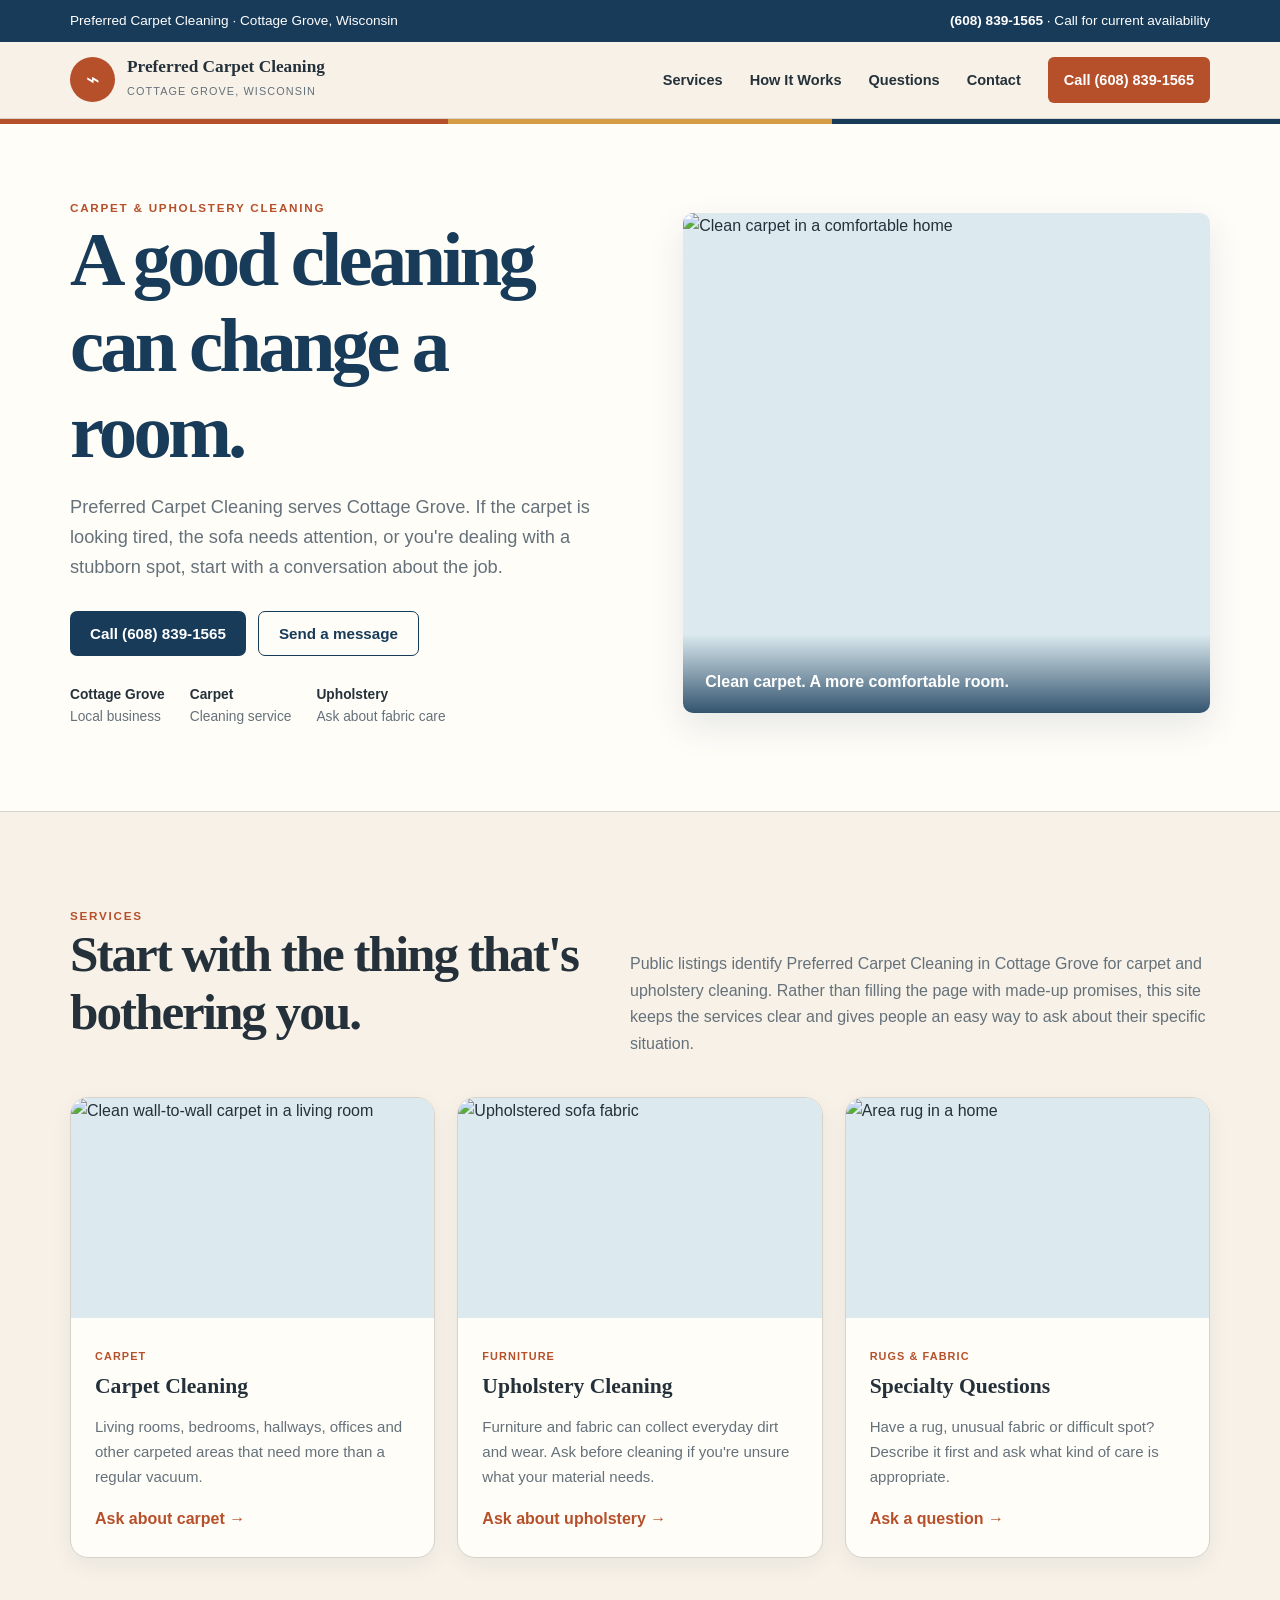
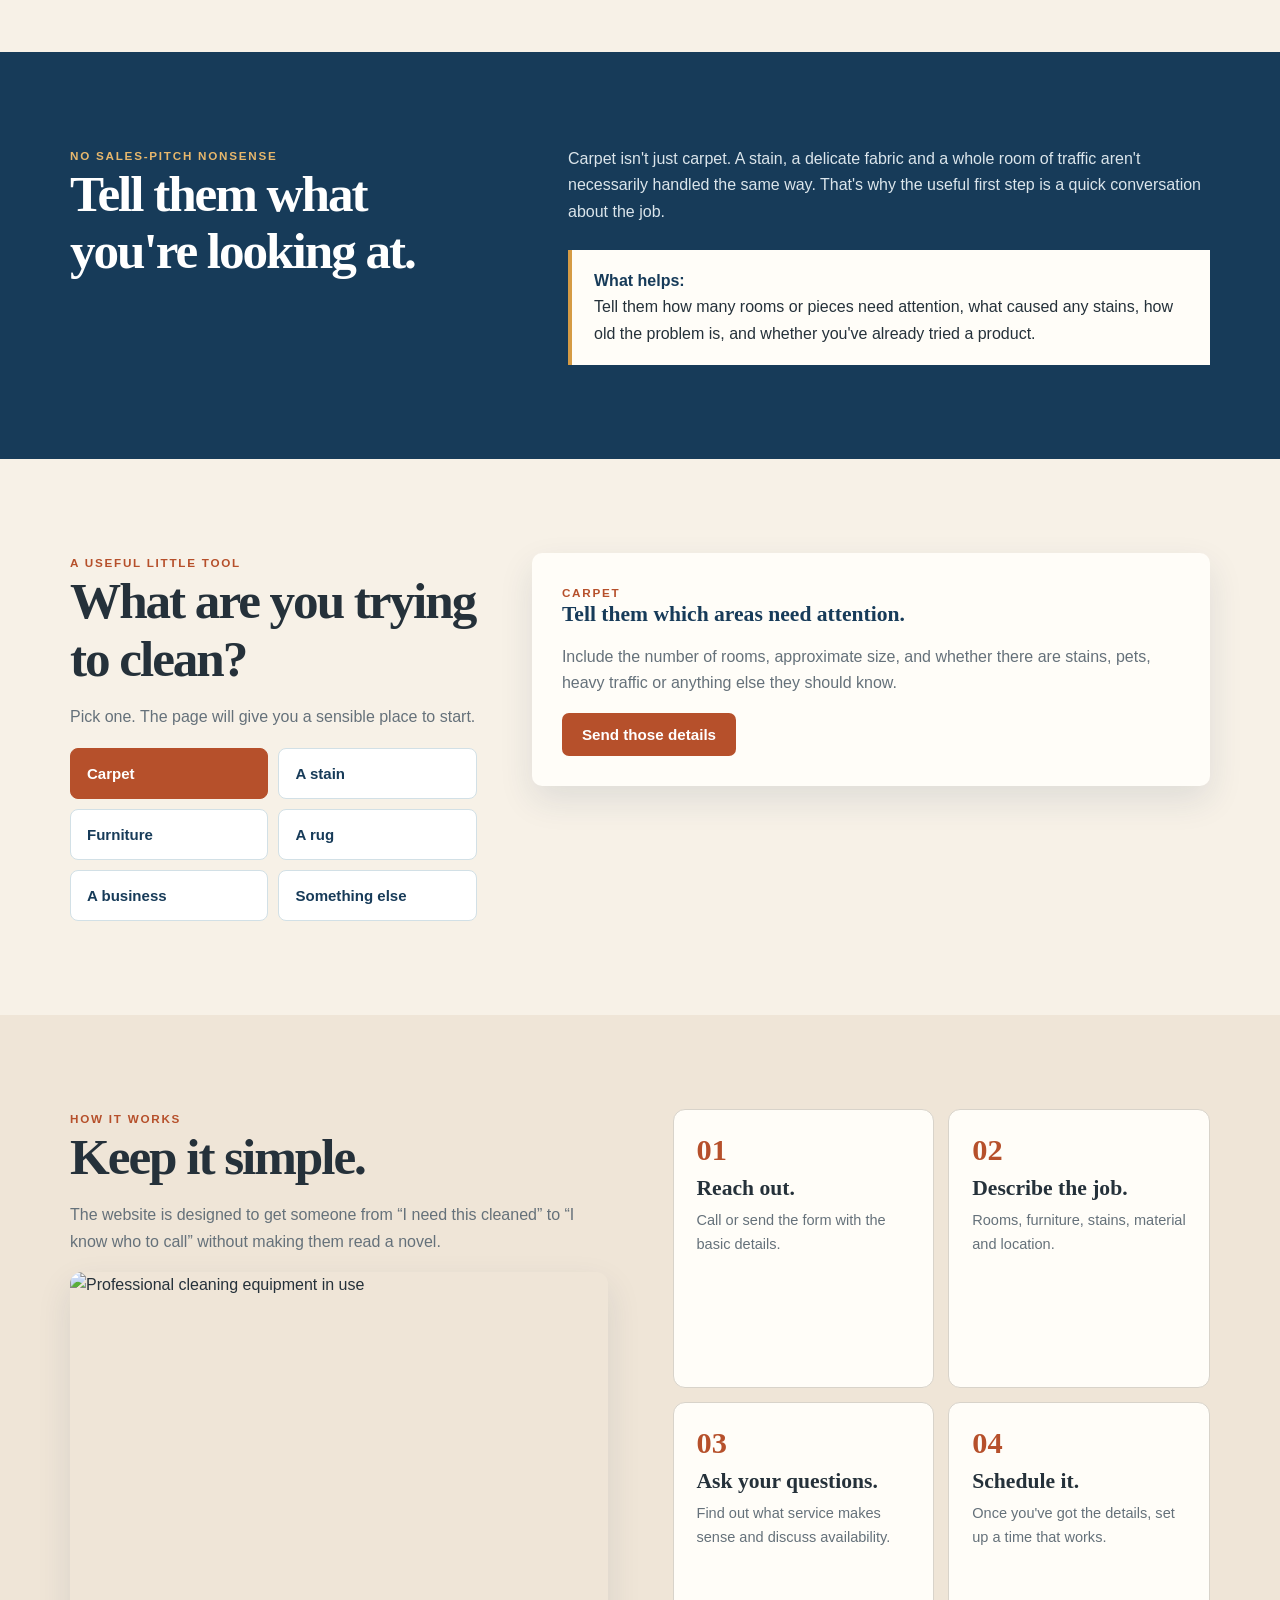
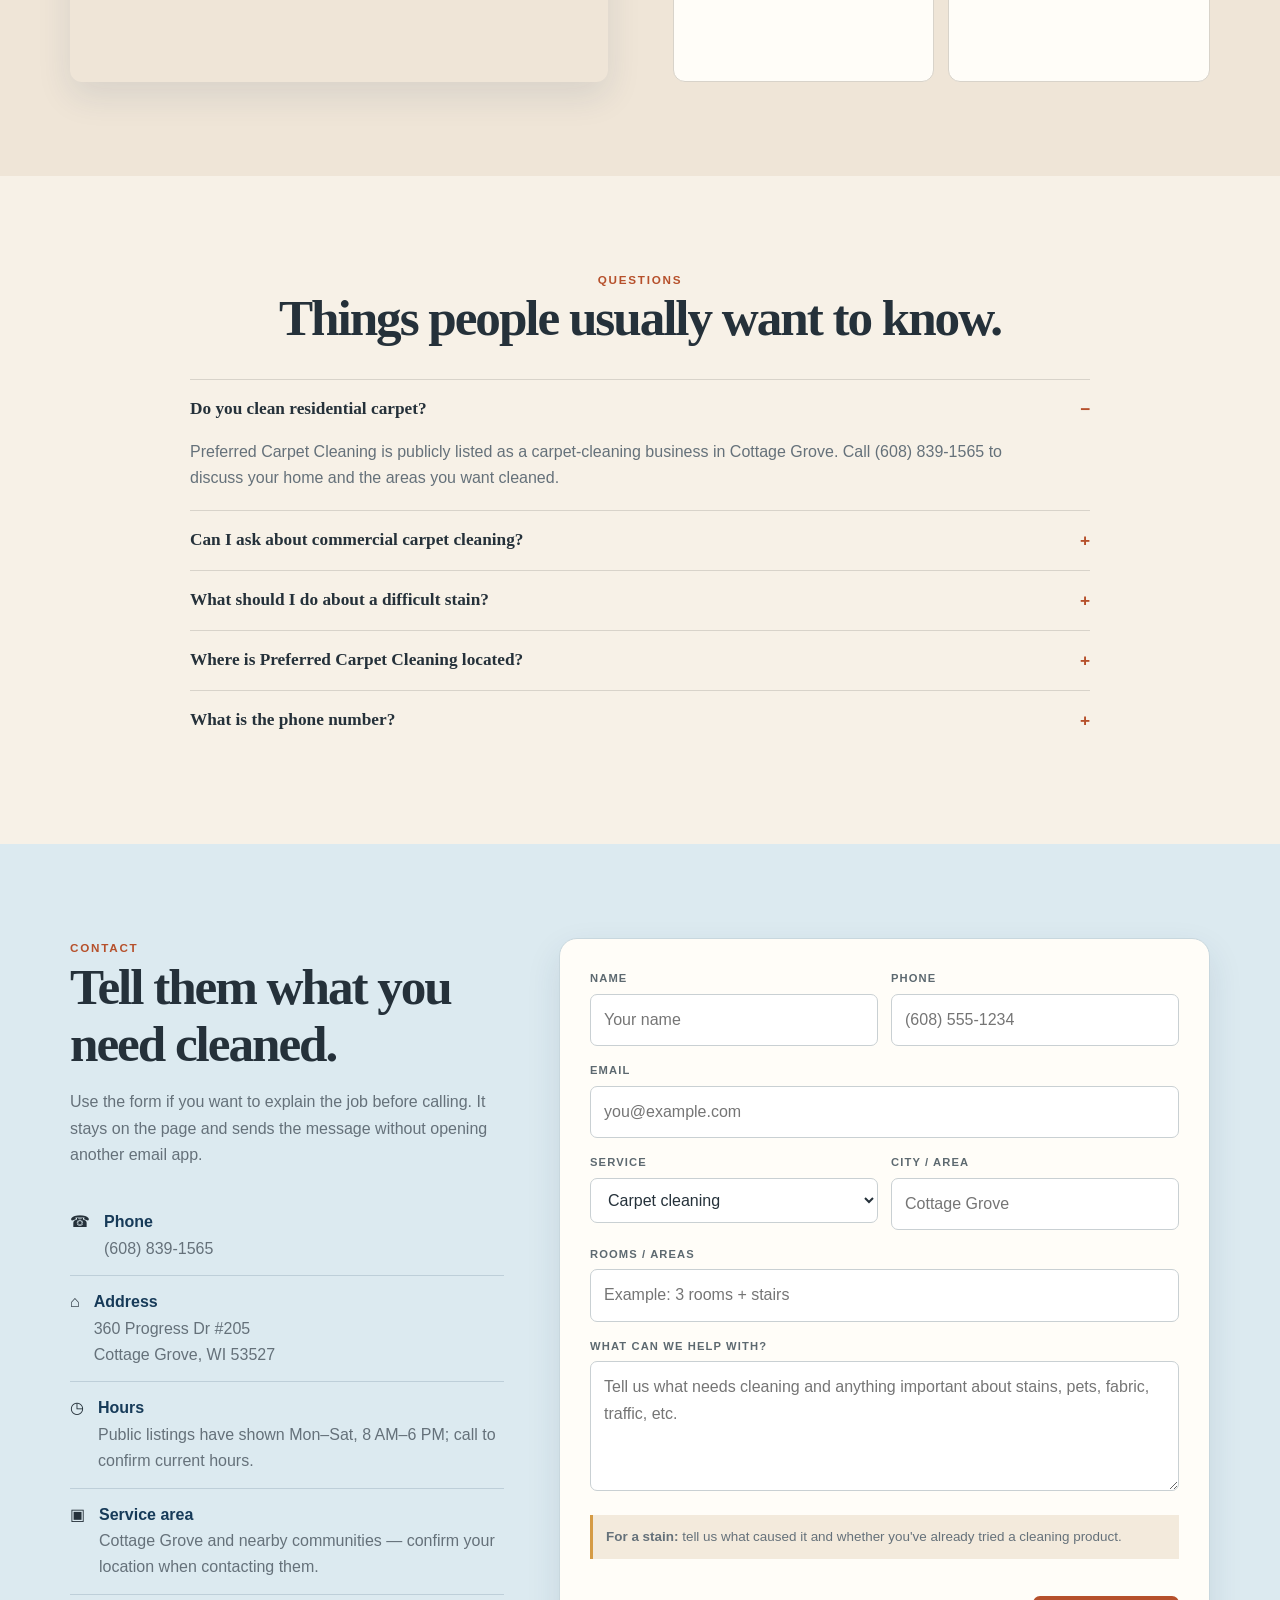
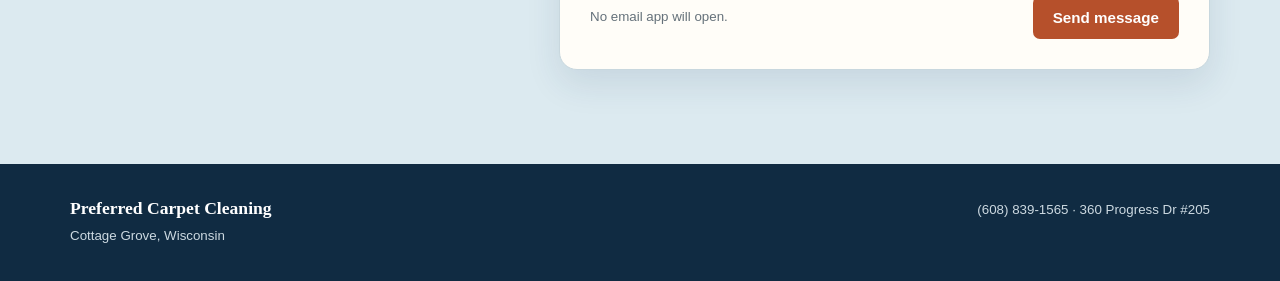
==== commit 875df8f0: "Restore Claude-written Preferred Carpet Cleaning site" ====
--- a/index.html
+++ b/index.html
@@ -1,585 +1,153 @@
 <!doctype html>
 <html lang="en">
 <head>
-  <meta charset="utf-8" />
-  <meta name="viewport" content="width=device-width, initial-scale=1" />
-  <meta name="description" content="Madison Design Projects builds thoughtful, affordable websites for local businesses. $400 flat, with a 3–5 day turnaround." />
-  <meta name="theme-color" content="#18352e" />
-  <title>Madison Design Projects — Websites for Local Businesses</title>
-  <link rel="preconnect" href="https://fonts.googleapis.com">
-  <link rel="preconnect" href="https://fonts.gstatic.com" crossorigin>
-  <link href="https://fonts.googleapis.com/css2?family=DM+Sans:wght@400;500;600;700&family=Libre+Baskerville:wght@400;700&display=swap" rel="stylesheet">
-  <style>
-    :root{
-      --ink:#24312d;
-      --green:#24453b;
-      --green-2:#26483e;
-      --paper:#f2ece0;
-      --cream:#fcfaf5;
-      --line:#d8cebd;
-      --muted:#6d7772;
-      --rust:#b36b46;
-      --gold:#c8a15a;
-      --blue:#7e9696;
-      --shadow:0 20px 60px rgba(35,49,45,.11);
-      --radius:22px;
-    }
-    *{box-sizing:border-box}
-    html{scroll-behavior:smooth}
-    body{
-      margin:0;
-      color:var(--ink);
-      background:var(--cream);
-      font-family:"DM Sans",system-ui,sans-serif;
-      line-height:1.6;
-    }
-    a{color:inherit;text-decoration:none}
-    img{max-width:100%;display:block}
-    .container{width:min(1120px, calc(100% - 40px));margin:0 auto}
-    .eyebrow{
-      display:inline-flex;align-items:center;gap:9px;
-      font-size:.74rem;letter-spacing:.14em;text-transform:uppercase;font-weight:700;
-      color:var(--green);
-    }
-    .eyebrow::before{content:"";width:24px;height:1px;background:currentColor}
-    h1,h2,h3,p{margin-top:0}
-    h1,h2,h3{font-family:"Libre Baskerville",Georgia,serif;line-height:1.12}
-    h1{font-size:clamp(3.1rem,7vw,6.3rem);letter-spacing:-.055em;margin-bottom:25px}
-    h2{font-size:clamp(2.15rem,4.5vw,4rem);letter-spacing:-.04em}
-    h3{font-size:1.25rem}
-    .nav{
-      position:sticky;top:0;z-index:20;
-      background:rgba(251,248,241,.90);backdrop-filter:blur(14px);
-      border-bottom:1px solid rgba(217,208,193,.8);
-    }
-    .nav-inner{height:76px;display:flex;align-items:center;justify-content:space-between}
-    .brand{display:flex;align-items:center;gap:11px;font-weight:700;letter-spacing:-.02em}
-    .brand-mark{width:46px;height:46px;object-fit:contain;flex:0 0 46px}
-    .brand span{font-size:.98rem}
-    .nav-links{display:flex;gap:28px;align-items:center;font-size:.92rem}
-    .nav-links a{color:#45514d}
-    .nav-links a:hover{color:var(--green)}
-    .nav-cta{
-      padding:10px 17px;border:1px solid var(--green);border-radius:999px;
-      color:var(--green)!important;font-weight:700;
-    }
-    .hero{
-      position:relative;overflow:hidden;
-      padding:86px 0 95px;
-      background:
-        radial-gradient(circle at 88% 20%, rgba(200,161,90,.20), transparent 25%),
-        radial-gradient(circle at 8% 85%, rgba(126,150,150,.14), transparent 24%),
-        var(--paper);
-      border-bottom:1px solid var(--line);
-    }
-    .hero-grid{display:grid;grid-template-columns:1.12fr .88fr;gap:70px;align-items:center}
-    .hero-copy p{max-width:680px;font-size:1.14rem;color:#56625e}
-    .accent{color:var(--rust)}
-    .hero-actions{display:flex;gap:13px;flex-wrap:wrap;margin-top:34px}
-    .button{
-      display:inline-flex;align-items:center;justify-content:center;gap:9px;
-      border-radius:999px;padding:14px 21px;font-weight:700;
-      transition:.2s ease;cursor:pointer;border:0;font:inherit;
-    }
-    .button-primary{background:var(--green);color:#fff}
-    .button-primary:hover{background:var(--green-2);transform:translateY(-2px)}
-    .button-secondary{border:1px solid var(--line);background:rgba(255,255,255,.45);color:var(--ink)}
-    .button-secondary:hover{border-color:#a9a093;transform:translateY(-2px)}
-    .hero-note{display:flex;gap:25px;margin-top:32px;flex-wrap:wrap}
-    .hero-note strong{display:block;font-size:1.05rem}
-    .hero-note span{font-size:.83rem;color:var(--muted)}
-    .logo-card{
-      position:relative;background:#162521;border-radius:30px;padding:35px;
-      box-shadow:var(--shadow);transform:rotate(1deg);
-      overflow:hidden;
-    }
-    .logo-card::before{
-      content:"";position:absolute;inset:0;
-      background:radial-gradient(circle at 75% 15%,rgba(200,161,90,.23),transparent 32%),
-                 radial-gradient(circle at 15% 85%,rgba(126,150,150,.18),transparent 30%);
-      pointer-events:none;
-    }
-    .logo-lockup{position:relative;z-index:1;padding:8px 0 24px;text-align:center}
-    .logo-lockup img{width:min(100%,470px);margin:auto;filter:drop-shadow(0 12px 24px rgba(0,0,0,.18))}
-    .hero-wordmark{margin-top:-2px;color:#f7f2e8}
-    .hero-wordmark strong{display:block;font-family:"Libre Baskerville",Georgia,serif;font-size:clamp(2.2rem,5vw,3.6rem);letter-spacing:.08em;line-height:.95}
-    .hero-wordmark span{display:block;margin-top:12px;font-size:.79rem;letter-spacing:.28em;color:#d9cdbd}
-    .logo-caption{
-      position:absolute;left:28px;bottom:20px;color:rgba(255,255,255,.62);
-      font-size:.7rem;letter-spacing:.13em;text-transform:uppercase
-    }
-    .section{padding:110px 0}
-    .section-tight{padding:85px 0}
-    .intro-grid{display:grid;grid-template-columns:.72fr 1.28fr;gap:80px;align-items:start}
-    .intro-copy{font-size:1.16rem;color:#4e5a55;max-width:690px}
-    .intro-copy p{margin-bottom:20px}
-    .pullquote{
-      margin:35px 0 0;padding:25px 0 0;border-top:1px solid var(--line);
-      font-family:"Libre Baskerville",Georgia,serif;font-size:1.5rem;line-height:1.45;color:var(--green)
-    }
-    .process{background:var(--green);color:#f7f2e8}
-    .process .eyebrow{color:#e3c788}
-    .process-grid{display:grid;grid-template-columns:repeat(3,1fr);gap:24px;margin-top:50px}
-    .process-card{
-      border:1px solid rgba(255,255,255,.17);border-radius:var(--radius);padding:30px;
-      background:rgba(255,255,255,.045);
-    }
-    .process-number{font-family:"Libre Baskerville",serif;color:#d9b86c;font-size:1rem}
-    .process-card h3{margin:22px 0 10px;color:#fff}
-    .process-card p{color:rgba(247,242,232,.72);margin:0}
-    .offer{background:#e8e0d1}
-    .offer-grid{display:grid;grid-template-columns:1fr 1fr;gap:30px;align-items:stretch}
-    .price-card,.included-card{
-      background:var(--cream);border:1px solid var(--line);border-radius:var(--radius);padding:38px;
-      box-shadow:0 10px 35px rgba(28,40,36,.05)
-    }
-    .price{
-      display:flex;align-items:baseline;gap:10px;margin:18px 0 20px
-    }
-    .price strong{font-family:"Libre Baskerville",serif;font-size:4.1rem;letter-spacing:-.06em;color:var(--green)}
-    .price span{color:var(--muted)}
-    .price-card p{color:#58635e}
-    .checks{list-style:none;padding:0;margin:28px 0 0}
-    .checks li{padding:10px 0;border-top:1px solid var(--line);display:flex;gap:11px}
-    .checks li::before{content:"✓";font-weight:700;color:var(--rust)}
-    .note{
-      margin-top:20px;font-size:.88rem;color:var(--muted);padding:15px 17px;
-      border-left:3px solid var(--gold);background:#f1ebdf;border-radius:0 12px 12px 0
-    }
-    .included-card h3{margin-bottom:25px}
-    .included-row{display:flex;justify-content:space-between;gap:20px;padding:18px 0;border-top:1px solid var(--line)}
-    .included-row strong{font-size:.95rem}
-    .included-row span{font-size:.9rem;color:var(--muted);text-align:right;max-width:55%}
-    .hosting{
-      padding:100px 0;background:var(--cream);
-    }
-    .hosting-grid{display:grid;grid-template-columns:1fr 1fr;gap:70px;align-items:center}
-    .hosting-copy p{color:#56615d;font-size:1.08rem}
-    .hosting-box{
-      background:var(--paper);border:1px solid var(--line);padding:34px;border-radius:var(--radius)
-    }
-    .hosting-box h3{margin-bottom:10px}
-    .hosting-box p{font-size:.96rem;color:#5c6762}
-    .mini-points{display:grid;grid-template-columns:1fr 1fr;gap:12px;margin-top:24px}
-    .mini-point{padding:15px;background:#fff;border:1px solid var(--line);border-radius:14px;font-size:.88rem}
-    .story{background:var(--paper)}
-    .story-grid{display:grid;grid-template-columns:.8fr 1.2fr;gap:75px;align-items:center}
-    .portrait-frame{
-      margin:0;min-height:470px;border-radius:28px;overflow:hidden;
-      border:1px solid var(--line);background:#ddd6ca;box-shadow:var(--shadow);
-    }
-    .portrait-frame img{width:100%;height:100%;min-height:470px;object-fit:cover;object-position:center 27%;}
+<meta charset="utf-8">
+<meta name="viewport" content="width=device-width,initial-scale=1">
+<meta name="description" content="Preferred Carpet Cleaning in Cottage Grove, Wisconsin. Carpet and upholstery cleaning. Call (608) 839-1565.">
+<title>Preferred Carpet Cleaning | Cottage Grove, WI</title>
+<style>
+:root{
+  --blue:#173b59;--blue2:#245879;--sky:#dceaf0;--rust:#b6502b;--gold:#d59b45;
+  --cream:#f7f1e7;--paper:#fffdf8;--ink:#25313a;--muted:#65717a;--line:#d8d3ca;
+  --shadow:0 14px 35px rgba(23,59,89,.11);--radius:18px
+}
+*{box-sizing:border-box}html{scroll-behavior:smooth}
+body{margin:0;background:var(--cream);color:var(--ink);font:16px/1.65 Arial,Helvetica,sans-serif}
+a{color:inherit;text-decoration:none}img{display:block;width:100%;max-width:100%}
+.container{width:min(1140px,calc(100% - 36px));margin:auto}
+h1,h2,h3{font-family:Georgia,"Times New Roman",serif;line-height:1.12;margin:0 0 17px}
+h1{font-size:clamp(3rem,6vw,5.7rem);letter-spacing:-.05em}h2{font-size:clamp(2.1rem,4vw,3.7rem);letter-spacing:-.04em}h3{font-size:1.35rem}
+p{margin:0 0 17px}.eyebrow{font-size:.73rem;font-weight:900;letter-spacing:.15em;text-transform:uppercase;color:var(--rust)}
+.top{background:var(--blue);color:#fff}.top .inner{min-height:42px;display:flex;justify-content:space-between;align-items:center;font-size:.85rem}.top a{font-weight:800;color:#fff}
+.nav{position:sticky;top:0;z-index:30;background:rgba(247,241,231,.97);border-bottom:1px solid var(--line);backdrop-filter:blur(10px)}
+.nav-inner{height:76px;display:flex;align-items:center;justify-content:space-between}
+.brand{display:flex;align-items:center;gap:12px}.brand-icon{width:45px;height:45px;display:grid;place-items:center;background:var(--rust);border-radius:50%;color:#fff;font-size:23px}
+.brand strong{display:block;font:700 1.08rem Georgia,serif}.brand span{font-size:.68rem;letter-spacing:.1em;text-transform:uppercase;color:var(--muted)}
+.links{display:flex;align-items:center;gap:27px;font-weight:800;font-size:.91rem}.links a:hover{color:var(--rust)}
+.call{background:var(--rust);color:#fff!important;border-radius:6px;padding:11px 16px}
+.menu{display:none;width:44px;height:44px;border:1px solid var(--line);border-radius:9px;background:none;color:var(--blue);font-size:1.35rem}
 
-    .story-copy p{color:#56615d;font-size:1.08rem}
-    .signature{font-family:"Libre Baskerville",serif;color:var(--green);font-size:1.05rem;margin-top:25px}
-    .retainer{background:var(--green);color:#f7f2e8}
-    .retainer-grid{display:grid;grid-template-columns:1fr 1fr;gap:70px;align-items:center}
-    .retainer p{color:rgba(247,242,232,.74);font-size:1.05rem}
-    .retainer-list{list-style:none;padding:0;margin:0}
-    .retainer-list li{padding:17px 0;border-bottom:1px solid rgba(255,255,255,.15);display:flex;gap:14px}
-    .retainer-list li::before{content:"+";color:#d9b86c;font-weight:700}
-    .contact{padding:110px 0}
-    .contact-grid{display:grid;grid-template-columns:.8fr 1.2fr;gap:75px}
-    .contact-copy p{color:#5b6762;font-size:1.08rem}
-    form{background:var(--paper);border:1px solid var(--line);padding:35px;border-radius:var(--radius)}
-    .field{margin-bottom:17px}
-    label{display:block;font-size:.78rem;text-transform:uppercase;letter-spacing:.1em;font-weight:700;margin-bottom:7px;color:#4e5b56}
-    input,textarea,select{
-      width:100%;border:1px solid #cec4b4;background:#fffdf8;border-radius:12px;
-      padding:13px 14px;font:inherit;color:var(--ink);outline:none
-    }
-    input:focus,textarea:focus,select:focus{border-color:var(--green);box-shadow:0 0 0 3px rgba(24,53,46,.08)}
-    textarea{min-height:130px;resize:vertical}
-    .form-row{display:grid;grid-template-columns:1fr 1fr;gap:15px}
-     .recipient-box{
-      display:flex;align-items:center;justify-content:space-between;gap:16px;
-      margin-top:18px;padding:13px 15px;border:1px solid var(--line);
-      background:rgba(255,255,255,.58);border-radius:12px;color:#59645f;
-    }
-    .recipient-label{font-size:.72rem;letter-spacing:.08em;text-transform:uppercase;font-weight:700;color:#6c756f}
-    .recipient-email{display:flex;align-items:center;gap:8px;color:var(--green);font-size:.9rem;font-weight:700;white-space:nowrap}
-    .recipient-email svg{width:15px;height:15px;flex:0 0 15px}
-    .form-status{margin-top:14px;font-size:.9rem;line-height:1.45;min-height:1.3em;color:var(--muted)}
-    .form-status.success{color:var(--green);font-weight:600}
-    .form-status.error{color:#985036;font-weight:600}
-    .form-foot{display:flex;align-items:center;justify-content:space-between;gap:15px;margin-top:20px}
-    .form-foot small{color:var(--muted)}
-    .footer{background:#14211e;color:rgba(255,255,255,.65);padding:35px 0}
-    .footer-inner{display:flex;justify-content:space-between;gap:30px;align-items:center}
-    .footer-brand{color:#fff;font-family:"Libre Baskerville",serif}
-    .footer small{font-size:.78rem}
-    .fade{opacity:0;transform:translateY(16px);transition:opacity .7s ease,transform .7s ease}
-    .fade.visible{opacity:1;transform:none}
-    .menu-button{display:none;background:none;border:0;font-size:1.4rem;line-height:1;cursor:pointer;color:var(--green)}
-    body{overflow-x:hidden}
+.hero{background:var(--paper);padding:74px 0 82px;border-bottom:1px solid var(--line)}
+.hero-grid{display:grid;grid-template-columns:1.02fr .98fr;gap:65px;align-items:center}
+.hero h1{color:var(--blue)}.hero p{font-size:1.14rem;color:var(--muted);max-width:650px}
+.hero-actions{display:flex;gap:12px;flex-wrap:wrap;margin:28px 0}
+.btn{display:inline-flex;align-items:center;justify-content:center;border:0;padding:13px 20px;font:800 .95rem Arial;border-radius:7px;cursor:pointer}
+.btn-blue{background:var(--blue);color:#fff}.btn-rust{background:var(--rust);color:#fff}.btn-outline{border:1px solid var(--blue);color:var(--blue);background:transparent}
+.quick{display:flex;gap:25px;flex-wrap:wrap;color:var(--muted);font-size:.86rem}.quick strong{display:block;color:var(--ink)}
+.hero-photo{position:relative;border-radius:10px;overflow:hidden;background:var(--sky);box-shadow:var(--shadow)}
+.hero-photo img{height:500px;object-fit:cover}.photo-caption{position:absolute;left:0;bottom:0;right:0;padding:35px 22px 18px;background:linear-gradient(transparent,rgba(23,59,89,.86));color:#fff;font-weight:800}
+.rule{height:5px;background:linear-gradient(90deg,var(--rust) 0 35%,var(--gold) 35% 65%,var(--blue) 65%)}
 
-    @media(max-width:850px){
-      .container{width:min(100% - 32px,1120px)}
-      .nav-inner{height:70px}
-      .nav-links{
-        display:none;
-        position:absolute;
-        top:70px;left:0;right:0;
-        flex-direction:column;
-        align-items:stretch;
-        gap:0;
-        padding:8px 16px 16px;
-        background:rgba(251,248,241,.98);
-        border-bottom:1px solid var(--line);
-        box-shadow:0 16px 30px rgba(28,40,36,.08);
-      }
-      .nav-links.mobile-open{display:flex}
-      .nav-links a{padding:12px 8px}
-      .nav-links .nav-cta{margin:6px 0 0;text-align:center}
-      .menu-button{display:inline-flex;align-items:center;justify-content:center;width:44px;height:44px;border-radius:50%}
-      .hero-grid,.intro-grid,.offer-grid,.hosting-grid,.story-grid,.retainer-grid,.contact-grid{grid-template-columns:1fr;gap:42px}
-      .hero{padding:56px 0 72px}
-      .hero-copy p{font-size:1.05rem}
-      .hero-actions{margin-top:28px}
-      .logo-card{max-width:620px;width:100%;margin:auto;padding:28px 22px 48px;transform:none;border-radius:24px}
-      .hero-wordmark strong{font-size:2.05rem}
-      .hero-wordmark span{letter-spacing:.18em;font-size:.66rem}
-      .logo-caption{left:22px;bottom:16px;font-size:.64rem}
-      .process-grid{grid-template-columns:1fr}
-      .portrait-frame{min-height:390px}
-      .portrait-frame img{min-height:390px;object-position:center 25%}
-      .section,.contact{padding:76px 0}
-      .hosting{padding:78px 0}
-      .footer-inner{flex-direction:column;align-items:flex-start}
-      .included-row{flex-direction:column;gap:7px}
-      .included-row span{max-width:none;text-align:left}
+.section{padding:94px 0}.blue-section{background:var(--blue);color:#fff}.blue-section .eyebrow{color:#e7b76c}.blue-section p{color:#dbe5eb}
+.section-head{display:flex;justify-content:space-between;gap:35px;align-items:end;margin-bottom:40px}.section-head p{max-width:580px;color:var(--muted);margin:0}
+.cards{display:grid;grid-template-columns:repeat(3,1fr);gap:22px}.card{background:var(--paper);border:1px solid var(--line);border-radius:var(--radius);overflow:hidden;box-shadow:0 7px 22px rgba(23,59,89,.06);transition:.22s}.card:hover{transform:translateY(-4px);box-shadow:var(--shadow)}
+.card-img{height:220px;overflow:hidden;background:var(--sky)}.card-img img{height:100%;object-fit:cover}.card-body{padding:24px}.tag{display:inline-block;font-size:.68rem;font-weight:900;letter-spacing:.1em;text-transform:uppercase;color:var(--rust);margin-bottom:8px}.card-body p{color:var(--muted);font-size:.94rem}.card-body a{font-weight:900;color:var(--rust)}
 
-    }
+.story{display:grid;grid-template-columns:.8fr 1.2fr;gap:70px;align-items:start}.story-copy{color:var(--muted);font-size:1.05rem}
+.quote{border-left:4px solid var(--gold);padding:18px 22px;background:var(--paper);color:var(--ink);margin-top:25px}.quote strong{color:var(--blue)}
 
-    @media(max-width:540px){
-      .container{width:min(100% - 28px,1120px)}
-      .brand{gap:8px}
-      .brand-mark{width:40px;height:40px;flex-basis:40px}
-      .brand span{font-size:.88rem}
-      h1{font-size:clamp(2.55rem,12vw,3.05rem);letter-spacing:-.05em}
-      h2{font-size:clamp(2rem,10vw,3rem)}
-      .hero-note{gap:18px 22px}
-      .hero-actions .button{width:100%}
-      .price-card,.included-card{padding:28px 24px}
-      .price strong{font-size:3.25rem}
-      .form-row{grid-template-columns:1fr}
-      form{padding:24px}
-      .form-foot{align-items:stretch;flex-direction:column}
-      .form-foot .button{width:100%}
-      .mini-points{grid-template-columns:1fr}
-      .story-grid,.contact-grid{gap:34px}
-      .portrait-frame,.portrait-frame img{min-height:340px}
-      .retainer-list li{padding:15px 0}
-    }
-  </style>
+.choice-grid{display:grid;grid-template-columns:.75fr 1.25fr;gap:55px;align-items:start}.choices{display:grid;grid-template-columns:1fr 1fr;gap:10px}.choice{padding:16px;background:#fff;border:1px solid #d2e0e6;border-radius:8px;text-align:left;cursor:pointer;color:var(--blue);font:800 .94rem Arial}.choice:hover,.choice.active{background:var(--rust);border-color:var(--rust);color:#fff}.choice-panel{background:var(--paper);color:var(--ink);border-radius:10px;padding:30px;min-height:220px;box-shadow:var(--shadow)}.choice-panel h3{color:var(--blue)}.choice-panel p{color:var(--muted)}
+
+.process{display:grid;grid-template-columns:1fr 1fr;gap:65px}.steps{display:grid;grid-template-columns:1fr 1fr;gap:14px}.step{background:var(--paper);border:1px solid var(--line);padding:23px;border-radius:12px}.num{color:var(--rust);font:bold 1.9rem Georgia,serif}.step h3{margin:8px 0}.step p{color:var(--muted);font-size:.91rem;margin:0}
+.process-photo{border-radius:12px;overflow:hidden;box-shadow:var(--shadow)}.process-photo img{height:410px;object-fit:cover}
+
+.faq{max-width:900px;margin:auto}.faq-row{border-top:1px solid var(--line)}.faq-q{width:100%;border:0;background:none;padding:19px 0;text-align:left;display:flex;justify-content:space-between;gap:20px;font:700 1.08rem Georgia,serif;color:var(--ink);cursor:pointer}.faq-q span{font-family:Arial;color:var(--rust)}.faq-a{display:none;color:var(--muted);padding:0 35px 19px 0}.faq-row.open .faq-a{display:block}
+
+.contact{background:var(--sky)}.contact-grid{display:grid;grid-template-columns:.8fr 1.2fr;gap:55px}
+.contact-info{margin-top:28px}.contact-line{display:flex;gap:14px;padding:13px 0;border-bottom:1px solid rgba(23,59,89,.15)}.contact-line strong{display:block;color:var(--blue)}.contact-line span{color:var(--muted)}
+form{background:var(--paper);padding:30px;border:1px solid #c8d7de;border-radius:var(--radius);box-shadow:var(--shadow)}.row{display:grid;grid-template-columns:1fr 1fr;gap:13px}.field{margin-bottom:15px}
+label{display:block;font-size:.7rem;font-weight:900;text-transform:uppercase;letter-spacing:.1em;color:#5d6970;margin-bottom:6px}
+input,textarea,select{width:100%;padding:12px 13px;border:1px solid #c9d0d3;border-radius:7px;background:#fff;color:var(--ink);font:inherit;outline:none}input:focus,textarea:focus,select:focus{border-color:var(--blue);box-shadow:0 0 0 3px rgba(23,59,89,.1)}textarea{min-height:130px;resize:vertical}
+.form-help{background:#f3eadc;border-left:3px solid var(--gold);padding:11px 13px;color:var(--muted);font-size:.84rem;margin-bottom:13px}.form-foot{display:flex;justify-content:space-between;align-items:center;gap:15px}.form-foot small{color:var(--muted)}.status{min-height:24px;margin-top:11px;font-size:.88rem}.success{color:#28714b;font-weight:800}.error{color:#a43c24;font-weight:800}
+
+.footer{background:#102b42;color:#ccd9e1;padding:32px 0}.footer-inner{display:flex;justify-content:space-between;gap:20px}.footer strong{font:700 1.1rem Georgia,serif;color:#fff}
+.reveal{opacity:0;transform:translateY(12px);transition:.6s ease}.reveal.show{opacity:1;transform:none}
+@media(max-width:850px){.container{width:min(100% - 30px,1140px)}.top .hours{display:none}.links{display:none;position:absolute;left:0;right:0;top:76px;background:var(--cream);border-bottom:1px solid var(--line);padding:8px 15px 15px;flex-direction:column;align-items:stretch;gap:0;box-shadow:0 15px 25px rgba(0,0,0,.1)}.links.open{display:flex}.links a{padding:12px 7px}.links .call{text-align:center;margin-top:5px}.menu{display:block}.hero{padding:55px 0 65px}.hero-grid,.story,.choice-grid,.process,.contact-grid{grid-template-columns:1fr;gap:38px}.hero-photo img{height:370px}.section{padding:72px 0}.cards{grid-template-columns:1fr}.section-head{display:block}.section-head p{margin-top:12px}.process-photo img{height:330px}}
+@media(max-width:560px){h1{font-size:2.8rem}.hero-actions .btn{width:100%}.steps,.choices,.row{grid-template-columns:1fr}.form-foot{align-items:stretch;flex-direction:column}.form-foot .btn{width:100%}}
+</style>
 </head>
 <body>
-  <header class="nav">
-    <div class="container nav-inner">
-      <a class="brand" href="#top" aria-label="Madison Design Projects home">
-        <img class="brand-mark" src="" data-mdp-image="logo-mark" alt="" />
-        <span>Madison Design Projects</span>
-      </a>
-      <nav class="nav-links" id="mobileNav" aria-label="Primary">
-        <a href="#approach">Approach</a>
-        <a href="#pricing">Pricing</a>
-        <a href="#about">About</a>
-        <a class="nav-cta" href="#contact">Let's talk</a>
-      </nav>
-      <button class="menu-button" aria-label="Open menu" aria-expanded="false" aria-controls="mobileNav" type="button" onclick="toggleMobileNav(this)">☰</button>
-    </div>
-  </header>
+<div class="top"><div class="container inner"><div>Preferred Carpet Cleaning · Cottage Grove, Wisconsin</div><div class="hours"><a href="tel:+16088391565">(608) 839-1565</a> · Call for current availability</div></div></div>
+<header class="nav"><div class="container nav-inner">
+<a class="brand" href="#top"><div class="brand-icon" aria-hidden="true">⌁</div><div><strong>Preferred Carpet Cleaning</strong><span>Cottage Grove, Wisconsin</span></div></a>
+<nav class="links" id="links"><a href="#services">Services</a><a href="#approach">How It Works</a><a href="#questions">Questions</a><a href="#contact">Contact</a><a class="call" href="tel:+16088391565">Call (608) 839-1565</a></nav>
+<button class="menu" onclick="toggleMenu(this)" aria-expanded="false" aria-label="Open menu">☰</button>
+</div></header>
+<div class="rule"></div>
 
-  <main id="top">
-    <section class="hero">
-      <div class="container hero-grid">
-        <div class="hero-copy fade">
-          <span class="eyebrow">Websites for local businesses</span>
-          <h1>A good website should <span class="accent">do something.</span></h1>
-          <p>I build straightforward, thoughtful websites that help local businesses explain what they do, answer the questions customers have, and make it easier for the right people to get in touch.</p>
-          <div class="hero-actions">
-            <a class="button button-primary" href="#contact">Talk about your site →</a>
-            <a class="button button-secondary" href="#pricing">See the $400 plan</a>
-          </div>
-          <div class="hero-note">
-            <div><strong>$400 flat</strong><span>for the website build</span></div>
-            <div><strong>3–5 days</strong><span>typical launch window</span></div>
-            <div><strong>30–60 min</strong><span>to get started</span></div>
-          </div>
-        </div>
-        <div class="logo-card fade">
-          <div class="logo-lockup">
-            <img src="" data-mdp-image="logo-wordmark" alt="Madison skyline illustration" />
-            <div class="hero-wordmark">
-              <strong>MADISON</strong>
-              <span>DESIGN PROJECTS</span>
-            </div>
-          </div>
-          <div class="logo-caption">Built in Madison, Wisconsin</div>
-        </div>
-      </div>
-    </section>
+<main id="top">
+<section class="hero"><div class="container hero-grid">
+<div class="reveal"><div class="eyebrow">Carpet & upholstery cleaning</div><h1>A good cleaning can change a room.</h1><p>Preferred Carpet Cleaning serves Cottage Grove. If the carpet is looking tired, the sofa needs attention, or you're dealing with a stubborn spot, start with a conversation about the job.</p><div class="hero-actions"><a class="btn btn-blue" href="tel:+16088391565">Call (608) 839-1565</a><a class="btn btn-outline" href="#contact">Send a message</a></div><div class="quick"><div><strong>Cottage Grove</strong><span>Local business</span></div><div><strong>Carpet</strong><span>Cleaning service</span></div><div><strong>Upholstery</strong><span>Ask about fabric care</span></div></div></div>
+<div class="hero-photo reveal"><img src="https://images.unsplash.com/photo-1558618666-fcd25c85cd64?auto=format&fit=crop&w=1200&q=88" alt="Clean carpet in a comfortable home"><div class="photo-caption">Clean carpet. A more comfortable room.</div></div>
+</div></section>
 
-    <section class="section" id="approach">
-      <div class="container intro-grid">
-        <div class="fade">
-          <span class="eyebrow">The idea</span>
-          <h2>Your website should fit your business.</h2>
-        </div>
-        <div class="intro-copy fade">
-          <p>A hardware store might need to tell someone which kinds of lumber it carries. A fencing company might need to show the materials and styles it installs. A contractor might simply need a place where a potential customer can see the work, understand the service, and ask for a quote.</p>
-          <p>That's the kind of problem I like solving. I'm not trying to put every business into the same kind of website, or make something simple just for the sake of keeping it simple. The goal is to build a site that actually fits the business behind it — what it offers, how its customers find it, and what those customers need to know. And I do that for a $400 flat price, far below what many agencies and professional web designers charge for comparable work.</p>
-          <div class="pullquote">“Think of it less like buying software, and more like commissioning a piece of work made for your business.”</div>
-        </div>
-      </div>
-    </section>
+<section class="section" id="services"><div class="container">
+<div class="section-head reveal"><div><div class="eyebrow">Services</div><h2>Start with the thing that's bothering you.</h2></div><p>Public listings identify Preferred Carpet Cleaning in Cottage Grove for carpet and upholstery cleaning. Rather than filling the page with made-up promises, this site keeps the services clear and gives people an easy way to ask about their specific situation.</p></div>
+<div class="cards">
+<article class="card reveal"><div class="card-img"><img src="https://images.unsplash.com/photo-1583845112203-454c3f5d2f5a?auto=format&fit=crop&w=1000&q=88" alt="Clean wall-to-wall carpet in a living room"></div><div class="card-body"><span class="tag">Carpet</span><h3>Carpet Cleaning</h3><p>Living rooms, bedrooms, hallways, offices and other carpeted areas that need more than a regular vacuum.</p><a href="#contact">Ask about carpet →</a></div></article>
+<article class="card reveal"><div class="card-img"><img src="https://images.unsplash.com/photo-1555041469-a586c61ea9bc?auto=format&fit=crop&w=1000&q=88" alt="Upholstered sofa fabric"></div><div class="card-body"><span class="tag">Furniture</span><h3>Upholstery Cleaning</h3><p>Furniture and fabric can collect everyday dirt and wear. Ask before cleaning if you're unsure what your material needs.</p><a href="#contact">Ask about upholstery →</a></div></article>
+<article class="card reveal"><div class="card-img"><img src="https://images.unsplash.com/photo-1600166898405-da9535204843?auto=format&fit=crop&w=1000&q=88" alt="Area rug in a home"></div><div class="card-body"><span class="tag">Rugs & fabric</span><h3>Specialty Questions</h3><p>Have a rug, unusual fabric or difficult spot? Describe it first and ask what kind of care is appropriate.</p><a href="#contact">Ask a question →</a></div></article>
+</div></div></section>
 
-    <section class="section process">
-      <div class="container">
-        <span class="eyebrow">How it works</span>
-        <h2 style="max-width:700px;margin-top:18px">Simple from your side.</h2>
-        <div class="process-grid">
-          <article class="process-card fade">
-            <span class="process-number">01</span>
-            <h3>We talk.</h3>
-            <p>Give me 30 minutes to an hour. I'll learn what you do, what customers ask, what you want the site to accomplish, and what you like.</p>
-          </article>
-          <article class="process-card fade">
-            <span class="process-number">02</span>
-            <h3>I make it.</h3>
-            <p>I take that conversation and turn it into a site. In many cases, I'll start with a business I think would be interesting to build for and show you the idea before you buy.</p>
-          </article>
-          <article class="process-card fade">
-            <span class="process-number">03</span>
-            <h3>You make the call.</h3>
-            <p>Look it over, tell me what you want changed, and we'll get the final version ready. If you like it, it becomes yours. If it's not for you, that's okay too.</p>
-          </article>
-        </div>
-      </div>
-    </section>
+<section class="section blue-section"><div class="container story">
+<div class="reveal"><div class="eyebrow">No sales-pitch nonsense</div><h2>Tell them what you're looking at.</h2></div>
+<div class="reveal"><p>Carpet isn't just carpet. A stain, a delicate fabric and a whole room of traffic aren't necessarily handled the same way. That's why the useful first step is a quick conversation about the job.</p><div class="quote"><strong>What helps:</strong><br>Tell them how many rooms or pieces need attention, what caused any stains, how old the problem is, and whether you've already tried a product.</div></div>
+</div></section>
 
-    <section class="section offer" id="pricing">
-      <div class="container">
-        <span class="eyebrow">The offer</span>
-        <h2 style="max-width:750px;margin-top:18px">One clear price. No mystery package.</h2>
-        <div class="offer-grid" style="margin-top:48px">
-          <div class="price-card fade">
-            <span class="eyebrow">Website build</span>
-            <div class="price"><strong>$400</strong><span>flat</span></div>
-            <p>A professional, responsive business website built around what your company actually needs — at a straightforward $400 flat price instead of turning a small site into a huge project.</p>
-            <ul class="checks">
-              <li>Custom layout and styling</li>
-              <li>Mobile-friendly design</li>
-              <li>Pages and content we agree on</li>
-              <li>Contact / inquiry functionality</li>
-              <li>Launch and final changes within reason</li>
-              <li>Help getting your domain and hosting set up</li>
-            </ul>
-            <div class="note">Third-party domain and hosting costs are separate. I'll handle the setup and look for sensible, well-reviewed options so you aren't paying me a markup just to keep your site online.</div>
-          </div>
+<section class="section" id="approach"><div class="container choice-grid">
+<div class="reveal"><div class="eyebrow">A useful little tool</div><h2>What are you trying to clean?</h2><p style="color:var(--muted)">Pick one. The page will give you a sensible place to start.</p><div class="choices"><button class="choice active" data-key="carpet">Carpet</button><button class="choice" data-key="stain">A stain</button><button class="choice" data-key="furniture">Furniture</button><button class="choice" data-key="rug">A rug</button><button class="choice" data-key="business">A business</button><button class="choice" data-key="other">Something else</button></div></div>
+<div class="choice-panel reveal" id="choicePanel"><div class="eyebrow">Carpet</div><h3>Tell them which areas need attention.</h3><p>Include the number of rooms, approximate size, and whether there are stains, pets, heavy traffic or anything else they should know.</p><a class="btn btn-rust" href="#contact">Send those details</a></div>
+</div></section>
 
-          <div class="included-card fade">
-            <h3>What happens after you say yes?</h3>
-            <div class="included-row"><strong>Domain</strong><span>Your web address, purchased through a third-party registrar at its normal cost.</span></div>
-            <div class="included-row"><strong>Hosting</strong><span>I handle the setup and help you choose an affordable, well-reviewed provider. You pay the provider directly.</span></div>
-            <div class="included-row"><strong>Turnaround</strong><span>Most projects can be ready to launch in roughly 3–5 days once I have what I need.</span></div>
-            <div class="included-row"><strong>Revisions</strong><span>We'll make the reasonable final changes needed to get the site where it should be.</span></div>
-            <div class="included-row"><strong>After launch</strong><span>Need something fixed later? You can reach out as needed, or put me on a simple retainer for ongoing help.</span></div>
-          </div>
-        </div>
-      </div>
-    </section>
+<section class="section" style="background:#efe5d7"><div class="container process">
+<div class="reveal"><div class="eyebrow">How it works</div><h2>Keep it simple.</h2><p style="color:var(--muted)">The website is designed to get someone from “I need this cleaned” to “I know who to call” without making them read a novel.</p><div class="process-photo"><img src="https://images.unsplash.com/photo-1527515637462-cff94eecc1ac?auto=format&fit=crop&w=1200&q=88" alt="Professional cleaning equipment in use"></div></div>
+<div class="steps"><div class="step reveal"><div class="num">01</div><h3>Reach out.</h3><p>Call or send the form with the basic details.</p></div><div class="step reveal"><div class="num">02</div><h3>Describe the job.</h3><p>Rooms, furniture, stains, material and location.</p></div><div class="step reveal"><div class="num">03</div><h3>Ask your questions.</h3><p>Find out what service makes sense and discuss availability.</p></div><div class="step reveal"><div class="num">04</div><h3>Schedule it.</h3><p>Once you've got the details, set up a time that works.</p></div></div>
+</div></section>
 
-    <section class="hosting">
-      <div class="container hosting-grid">
-        <div class="hosting-copy fade">
-          <span class="eyebrow">No hosting games</span>
-          <h2>I handle the technical stuff. You keep control.</h2>
-          <p>Your domain and hosting are simply the services that keep your website online. You pay those companies directly, at their normal price — they are not extra fees I add to the project.</p>
-          <p>I handle the setup and help you choose a provider that is affordable, reputable, and right for the site. Since that money does not go to me, there is no reason for me to steer you toward a more expensive option.</p>
-        </div>
-        <div class="hosting-box fade">
-          <h3>And if you don't want to think about it?</h3>
-          <p>That's fine too. I can handle the setup, keep track of the technical side, and be the person you contact when something needs attention.</p>
-          <div class="mini-points">
-            <div class="mini-point"><strong>Setup</strong><br>Domain + hosting</div>
-            <div class="mini-point"><strong>Support</strong><br>Fixes when needed</div>
-            <div class="mini-point"><strong>Retainer</strong><br>Ongoing help, if wanted</div>
-            <div class="mini-point"><strong>Transparent</strong><br>No hosting markup</div>
-          </div>
-        </div>
-      </div>
-    </section>
+<section class="section" id="questions"><div class="container faq">
+<div style="text-align:center;margin-bottom:32px" class="reveal"><div class="eyebrow">Questions</div><h2>Things people usually want to know.</h2></div>
+<div class="faq-row open reveal"><button class="faq-q">Do you clean residential carpet?<span>−</span></button><div class="faq-a">Preferred Carpet Cleaning is publicly listed as a carpet-cleaning business in Cottage Grove. Call (608) 839-1565 to discuss your home and the areas you want cleaned.</div></div>
+<div class="faq-row reveal"><button class="faq-q">Can I ask about commercial carpet cleaning?<span>+</span></button><div class="faq-a">Yes, you can ask about a commercial job. Give them the property type, approximate size, rooms or carpeted areas, and preferred scheduling needs.</div></div>
+<div class="faq-row reveal"><button class="faq-q">What should I do about a difficult stain?<span>+</span></button><div class="faq-a">Describe what caused it, how long it has been there, and whether you've already tried a cleaning product. Don't assume a stain can or cannot be removed before asking.</div></div>
+<div class="faq-row reveal"><button class="faq-q">Where is Preferred Carpet Cleaning located?<span>+</span></button><div class="faq-a">Public business listings give the address as 360 Progress Dr #205, Cottage Grove, WI 53527. Call before visiting to confirm current details.</div></div>
+<div class="faq-row reveal"><button class="faq-q">What is the phone number?<span>+</span></button><div class="faq-a"><a style="color:var(--rust);font-weight:900" href="tel:+16088391565">(608) 839-1565</a>. Calling is the quickest way to ask about availability.</div></div>
+</div></section>
 
-    <section class="section story" id="about">
-      <div class="container story-grid">
-        <figure class="portrait-frame fade"><img src="" data-mdp-image="jacob-photo" alt="Jacob M. Moss, owner of Madison Design Projects" /></figure>
-        <div class="story-copy fade">
-          <span class="eyebrow">The person behind it</span>
-          <h2>Hi, I'm Jacob.</h2>
-          <p>I'm Jacob Moss, the owner of Madison Design Projects. I'm 26, and I've spent most of my life around technology — learning how things work, building things, and figuring out how to make them useful.</p>
-          <p>That is really what I care about with websites. I don't want to hand a business a pretty page and call it a day. I want to understand the business well enough to build something that actually helps: a place where customers can find answers, see what you offer, and know what to do next.</p>
-          <p>Madison Design Projects is my way of doing that for local businesses. I keep the process simple, the price straightforward, and the work personal. I find a business I think would be interesting to build for, I make something I believe could help, and I put it in front of the owner. From there, we make it right together.</p>
-          <p>I want to grow this into something bigger over time. But even as it grows, I want the same thing to stay true: there is a real person behind the work who cares about making something useful for your business.</p>
-          <div class="signature">— Jacob M. Moss, Owner</div>
-        </div>
-      </div>
-    </section>
-
-    <section class="section retainer">
-      <div class="container retainer-grid">
-        <div class="fade">
-          <span class="eyebrow">After launch</span>
-          <h2 style="color:#f7f2e8">You don't have to disappear after the handoff.</h2>
-          <p>A retainer simply means you keep me available when you need me. It is completely optional — you can always contact me later without one — but some business owners like knowing there is a person they can call when the website needs attention.</p>
-        </div>
-        <ul class="retainer-list fade">
-          <li>Update your hours, services, prices, text, or photos</li>
-          <li>Fix a problem when something on the site stops working</li>
-          <li>Add a new page or section when the business changes</li>
-          <li>Have one person to call when you need website help</li>
-        </ul>
-      </div>
-    </section>
-
-    <section class="contact" id="contact">
-      <div class="container contact-grid">
-        <div class="contact-copy fade">
-          <span class="eyebrow">Let's make something</span>
-          <h2>Tell me about your business.</h2>
-          <p>You don't need a polished brief. Tell me what you do, what you have now, and what you wish your website did better.</p>
-          <p><strong>I'll take it from there.</strong></p>
-          <p style="margin-top:35px;color:var(--muted);font-size:.9rem">You can also email me directly at <a href="mailto:madisondesignprojects@gmail.com" style="color:var(--green);font-weight:700">madisondesignprojects@gmail.com</a></p>
-        </div>
-        <form id="contactForm" class="fade" action="https://formsubmit.co/ajax/madisondesignprojects@gmail.com" method="POST">
-          <input type="hidden" name="_subject" value="New website inquiry — Madison Design Projects">
-          <input type="hidden" name="_template" value="table">
-          <input type="text" name="_honey" tabindex="-1" autocomplete="off" style="display:none">
-          <div class="form-row">
-            <div class="field"><label for="name">Name</label><input id="name" name="name" required placeholder="Your name"></div>
-            <div class="field"><label for="business">Business</label><input id="business" name="business" placeholder="Business name"></div>
-          </div>
-          <div class="field"><label for="email">Email</label><input id="email" type="email" name="email" required placeholder="you@example.com"></div>
-          <div class="field"><label for="message">What are you thinking?</label><textarea id="message" name="message" required placeholder="Tell me a little about the business, the current website, or what you'd like to build."></textarea></div>
-          <div class="recipient-box" aria-label="Message recipient">
-            <span class="recipient-label">Sending to</span>
-            <span class="recipient-email"><svg viewBox="0 0 24 24" fill="none" stroke="currentColor" stroke-width="1.9" stroke-linecap="round" stroke-linejoin="round" aria-hidden="true"><rect x="5" y="11" width="14" height="10" rx="2"></rect><path d="M8 11V8a4 4 0 0 1 8 0v3"></path></svg>madisondesignprojects@gmail.com</span>
-          </div>
-          <div id="formStatus" class="form-status" role="status" aria-live="polite"></div>
-          <div class="form-foot">
-            <small>Your message stays right here — no email app or new page.</small>
-            <button class="button button-primary" type="submit">Send message →</button>
-          </div>
-        </form>
-      </div>
-    </section>
-  </main>
-
-  <footer class="footer">
-    <div class="container footer-inner">
-      <div>
-        <div class="footer-brand">Madison Design Projects</div>
-        <small>Websites for local businesses.</small>
-      </div>
-      <small>© <span id="year"></span> Madison Design Projects · Madison, Wisconsin</small>
-    </div>
-  </footer>
-
-  <script>
-    // CHANGE THIS ONE VALUE to the email address you want contact requests sent to.
-    const CONTACT_EMAIL = "madisondesignprojects@gmail.com";
-
-    document.getElementById("year").textContent = new Date().getFullYear();
-
-    function toggleMobileNav(button){
-      const nav = document.getElementById("mobileNav");
-      const open = nav.classList.toggle("mobile-open");
-      button.setAttribute("aria-expanded", String(open));
-      button.setAttribute("aria-label", open ? "Close menu" : "Open menu");
-      button.textContent = open ? "×" : "☰";
-    }
-
-    document.querySelectorAll('#mobileNav a').forEach((link) => {
-      link.addEventListener('click', () => {
-        const nav = document.getElementById('mobileNav');
-        const button = document.querySelector('.menu-button');
-        nav.classList.remove('mobile-open');
-        button.setAttribute('aria-expanded', 'false');
-        button.setAttribute('aria-label', 'Open menu');
-        button.textContent = '☰';
-      });
-    });
-
-    const contactForm = document.getElementById("contactForm");
-    const formStatus = document.getElementById("formStatus");
-
-    contactForm.addEventListener("submit", async (event) => {
-      event.preventDefault();
-      const submitButton = contactForm.querySelector('button[type="submit"]');
-      const data = new FormData(contactForm);
-
-      formStatus.className = "form-status";
-      formStatus.textContent = "Sending your message…";
-      submitButton.disabled = true;
-      submitButton.style.opacity = ".7";
-      submitButton.textContent = "Sending…";
-
-      try {
-        const response = await fetch(contactForm.action, {
-          method: "POST",
-          headers: { "Accept": "application/json" },
-          body: data
-        });
-        const result = await response.json().catch(() => ({}));
-
-        if (!response.ok || result.success === false) {
-          throw new Error(result.message || "The message could not be sent.");
-        }
-
-        contactForm.reset();
-        formStatus.className = "form-status success";
-        formStatus.textContent = "Thanks — your message was sent. I'll get back to you soon.";
-      } catch (error) {
-        formStatus.className = "form-status error";
-        formStatus.textContent = "Something went wrong while sending. Please email madisondesignprojects@gmail.com directly.";
-      } finally {
-        submitButton.disabled = false;
-        submitButton.style.opacity = "1";
-        submitButton.textContent = "Send message →";
-      }
-    });
-
-    const observer = new IntersectionObserver((entries) => {
-      entries.forEach((entry) => {
-        if (entry.isIntersecting) {
-          entry.target.classList.add("visible");
-          observer.unobserve(entry.target);
-        }
-      });
-    }, {threshold: .12});
-
-    document.querySelectorAll(".fade").forEach(el => observer.observe(el));
-  </script>
+<section class="section contact" id="contact"><div class="container contact-grid">
+<div class="reveal"><div class="eyebrow">Contact</div><h2>Tell them what you need cleaned.</h2><p style="color:var(--muted)">Use the form if you want to explain the job before calling. It stays on the page and sends the message without opening another email app.</p>
+<div class="contact-info"><div class="contact-line"><div>☎</div><div><strong>Phone</strong><span><a href="tel:+16088391565">(608) 839-1565</a></span></div></div><div class="contact-line"><div>⌂</div><div><strong>Address</strong><span>360 Progress Dr #205<br>Cottage Grove, WI 53527</span></div></div><div class="contact-line"><div>◷</div><div><strong>Hours</strong><span>Public listings have shown Mon–Sat, 8 AM–6 PM; call to confirm current hours.</span></div></div><div class="contact-line"><div>▣</div><div><strong>Service area</strong><span>Cottage Grove and nearby communities — confirm your location when contacting them.</span></div></div></div></div>
+<form class="reveal" id="contactForm" action="https://formsubmit.co/ajax/madisondesignprojects@gmail.com" method="POST">
+<input type="hidden" name="_subject" value="Preferred Carpet Cleaning website inquiry"><input type="hidden" name="_template" value="table"><input type="hidden" name="_captcha" value="false"><input type="text" name="_honey" style="display:none" tabindex="-1">
+<div class="row"><div class="field"><label for="name">Name</label><input id="name" name="name" required placeholder="Your name"></div><div class="field"><label for="phone">Phone</label><input id="phone" name="phone" placeholder="(608) 555-1234"></div></div>
+<div class="field"><label for="email">Email</label><input id="email" type="email" name="email" required placeholder="you@example.com"></div>
+<div class="row"><div class="field"><label for="service">Service</label><select id="service" name="service"><option>Carpet cleaning</option><option>Stain question</option><option>Upholstery cleaning</option><option>Rug / fabric question</option><option>Commercial cleaning</option><option>Other</option></select></div><div class="field"><label for="area">City / area</label><input id="area" name="area" placeholder="Cottage Grove"></div></div>
+<div class="field"><label for="rooms">Rooms / areas</label><input id="rooms" name="rooms" placeholder="Example: 3 rooms + stairs"></div>
+<div class="field"><label for="message">What can we help with?</label><textarea id="message" name="message" required placeholder="Tell us what needs cleaning and anything important about stains, pets, fabric, traffic, etc."></textarea></div>
+<div class="form-help"><strong>For a stain:</strong> tell us what caused it and whether you've already tried a cleaning product.</div>
+<div id="status" class="status" role="status" aria-live="polite"></div><div class="form-foot"><small>No email app will open.</small><button class="btn btn-rust" type="submit">Send message</button></div>
+</form></div></section>
+</main>
+<footer class="footer"><div class="container footer-inner"><div><strong>Preferred Carpet Cleaning</strong><br><small>Cottage Grove, Wisconsin</small></div><div><small>(608) 839-1565 · 360 Progress Dr #205</small></div></div></footer>
 
 <script>
-(async () => {
-  const images = document.querySelectorAll('[data-mdp-image]');
-  await Promise.all([...images].map(async (img) => {
-    const key = img.getAttribute('data-mdp-image');
-    const file = key === 'logo-mark' ? 'assets/logo-mark.b64'
-      : key === 'logo-wordmark' ? 'assets/logo-wordmark.b64'
-      : 'assets/jacob-photo.b64';
-    const mime = key === 'jacob-photo' ? 'image/webp' : 'image/webp';
-    try {
-      const r = await fetch(file, { cache: 'force-cache' });
-      if (!r.ok) throw new Error('image fetch failed');
-      const b64 = (await r.text()).trim();
-      img.src = "data:" + mime + ";base64," + b64;
-    } catch (e) {
-      // Keep the layout intact if an image cannot be loaded.
-    }
-  }));
-})();
+function toggleMenu(b){const n=document.getElementById('links'),o=n.classList.toggle('open');b.setAttribute('aria-expanded',o);b.textContent=o?'×':'☰'}
+document.querySelectorAll('#links a').forEach(a=>a.onclick=()=>{document.getElementById('links').classList.remove('open');const b=document.querySelector('.menu');b.textContent='☰';b.setAttribute('aria-expanded','false')});
+
+const data={
+carpet:["Carpet","Tell them which rooms need cleaning, roughly how many there are, and whether there are stains, pets, heavy traffic or other concerns.","Send carpet details"],
+stain:["A stain","Explain what caused the stain, how old it is, and whether you've already tried anything on it. That's more useful than simply saying “bad stain.”","Ask about my stain"],
+furniture:["Furniture","Tell them what the furniture is and, if you know it, the fabric or material. Include any spots or odors you want addressed.","Ask about upholstery"],
+rug:["A rug","Give them the rug's size and material if known, plus any stains or damage. Ask before assuming a specialty rug can be cleaned.","Ask about my rug"],
+business:["A business","Include the business type, approximate number of carpeted areas or square footage, and whether you're looking for one-time or recurring service.","Ask about commercial"],
+other:["Something else","That's fine. Explain what you're looking at and what you're hoping to have cleaned. A phone call is often the quickest way to sort it out.","Send a question"]
+};
+document.querySelectorAll('.choice').forEach(b=>b.onclick=()=>{document.querySelectorAll('.choice').forEach(x=>x.classList.remove('active'));b.classList.add('active');const d=data[b.dataset.key];document.getElementById('choicePanel').innerHTML='<div class="eyebrow">'+d[0]+'</div><h3>'+d[1]+'</h3><p>'+d[2]+'</p><a class="btn btn-rust" href="#contact">Contact Preferred Carpet Cleaning</a>'});
+
+document.querySelectorAll('.faq-q').forEach(b=>b.onclick=()=>{const r=b.parentElement;r.classList.toggle('open');b.querySelector('span').textContent=r.classList.contains('open')?'−':'+'});
+
+const form=document.getElementById('contactForm'),status=document.getElementById('status');
+form.onsubmit=async e=>{e.preventDefault();const btn=form.querySelector('button');btn.disabled=true;status.className='status';status.textContent='Sending…';try{const r=await fetch(form.action,{method:'POST',headers:{Accept:'application/json'},body:new FormData(form)});const d=await r.json().catch(()=>({}));if(!r.ok||d.success===false)throw Error();form.reset();status.className='status success';status.textContent='Message sent successfully.'}catch(x){status.className='status error';status.textContent='Could not send right now. Please call (608) 839-1565.'}finally{btn.disabled=false}};
+const io=new IntersectionObserver(es=>es.forEach(e=>{if(e.isIntersecting){e.target.classList.add('show');io.unobserve(e.target)}}),{threshold:.08});document.querySelectorAll('.reveal').forEach(x=>io.observe(x));
 </script>
 </body>
-</html>
+</html>
